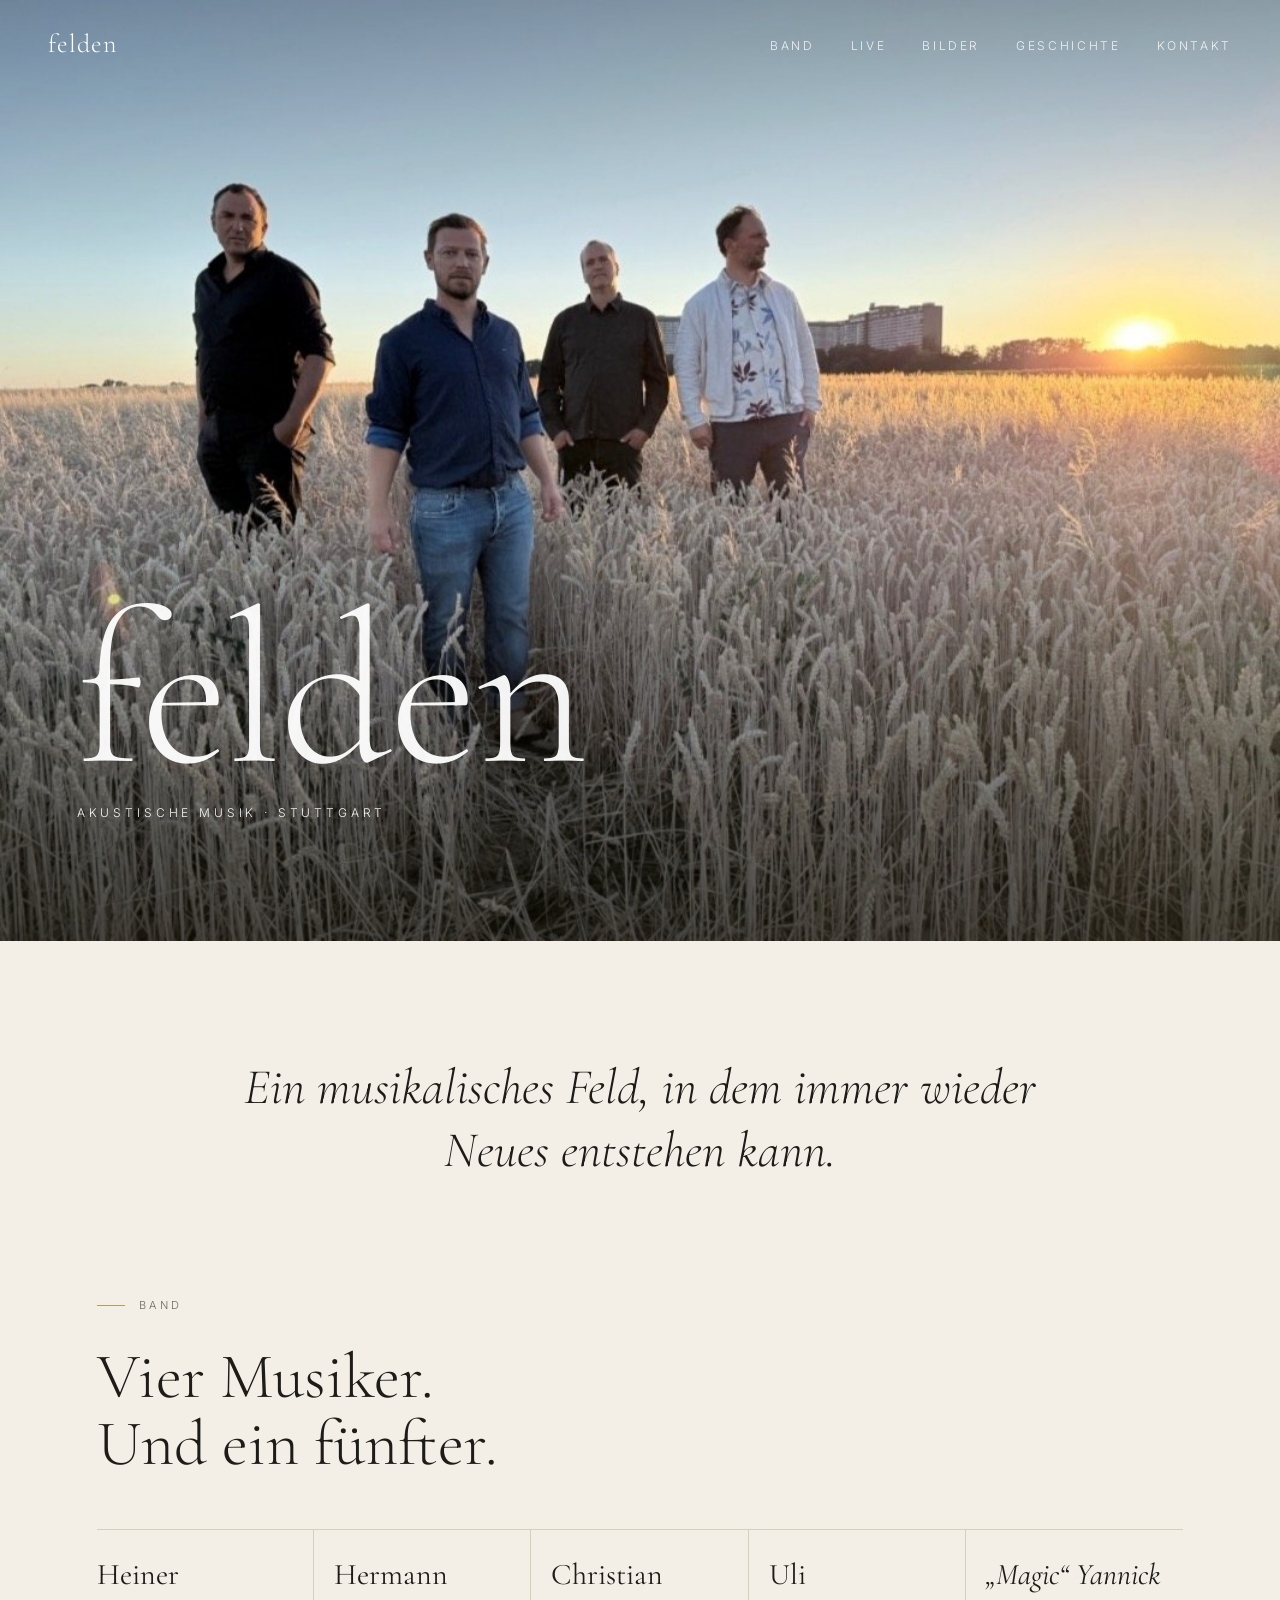
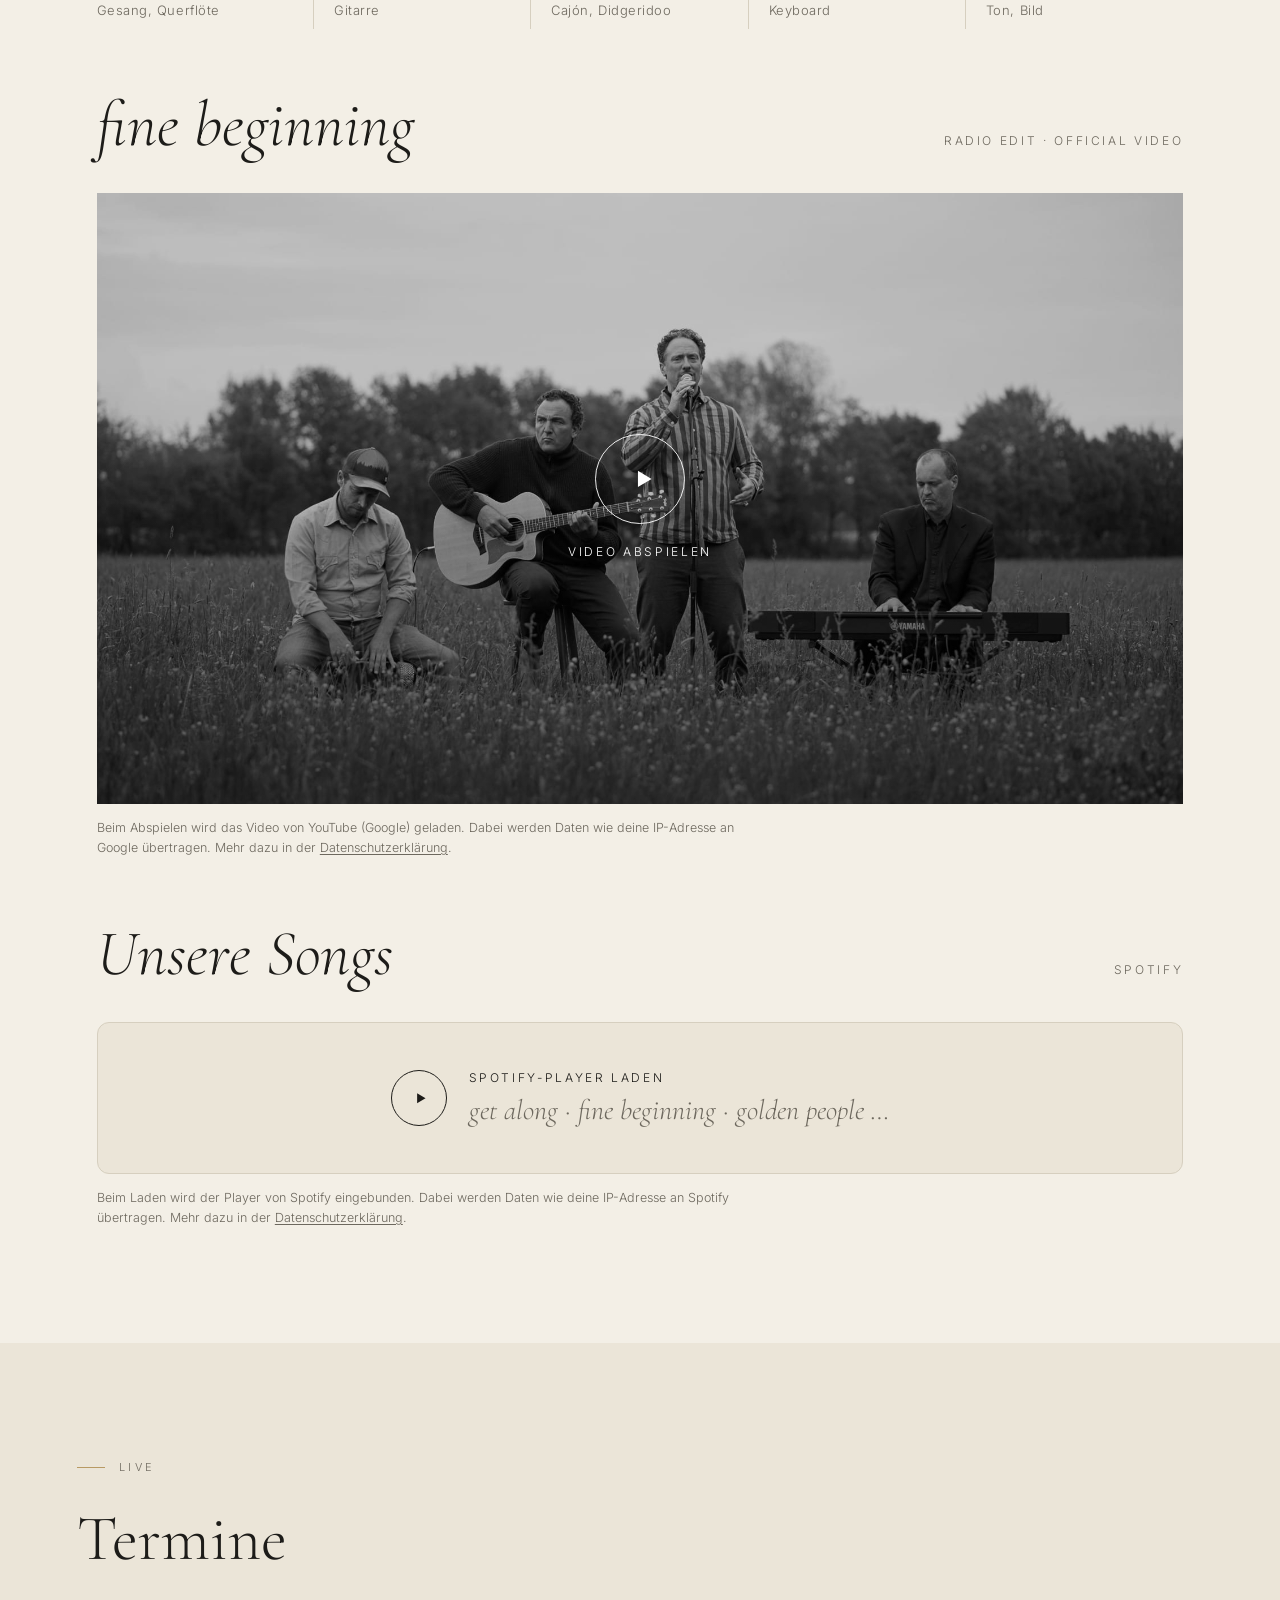
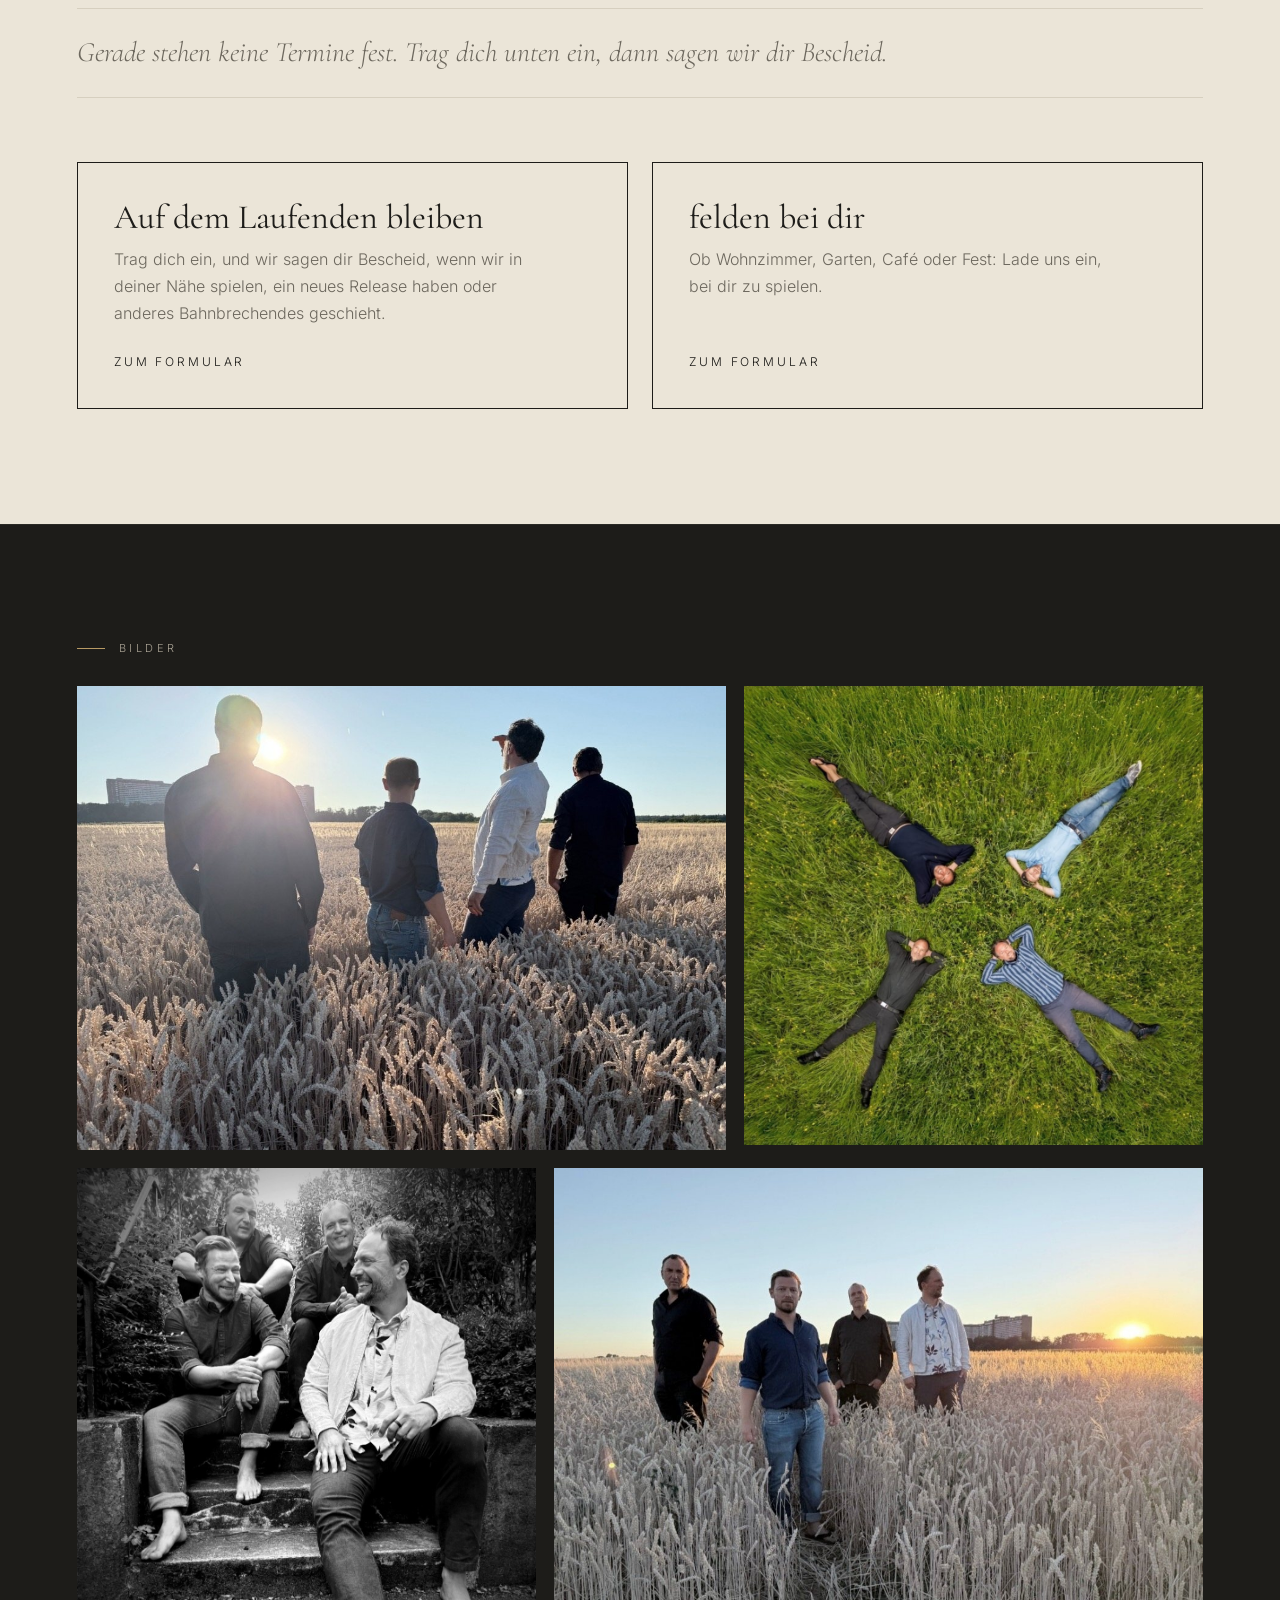
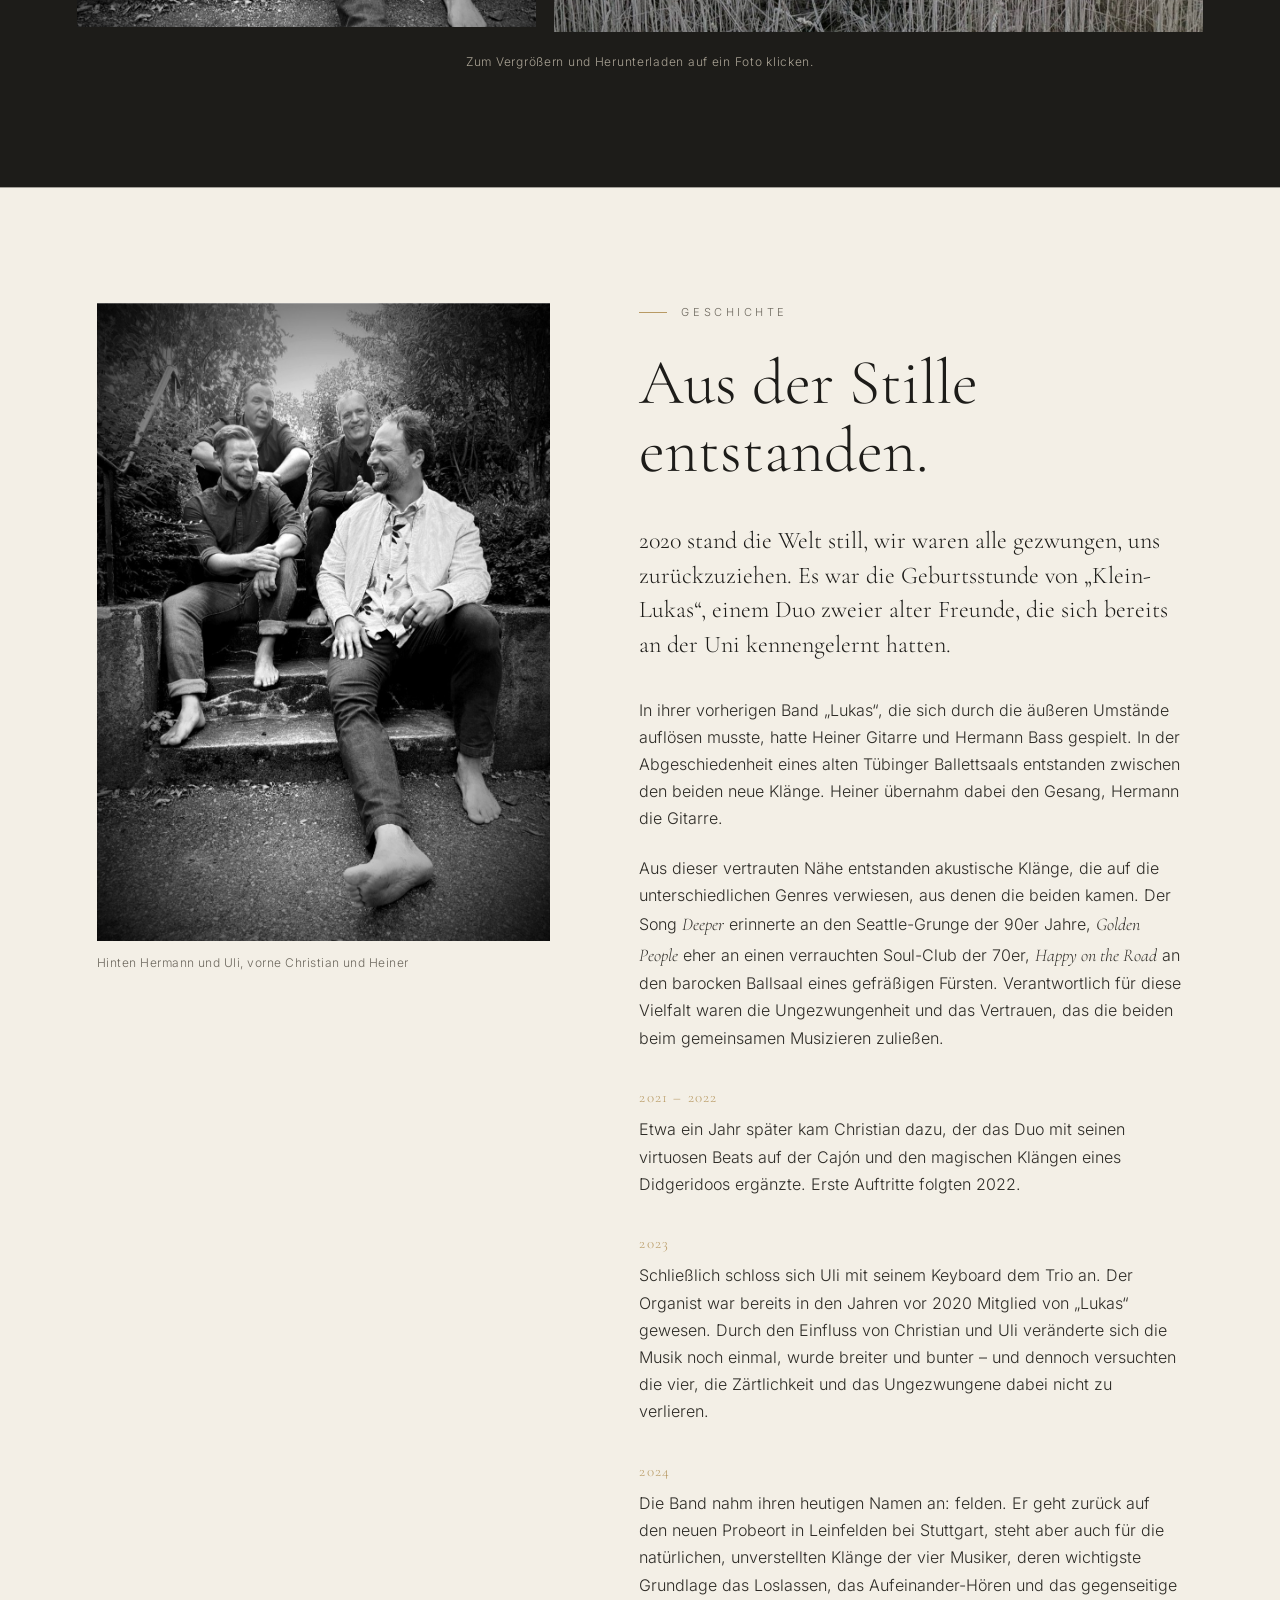
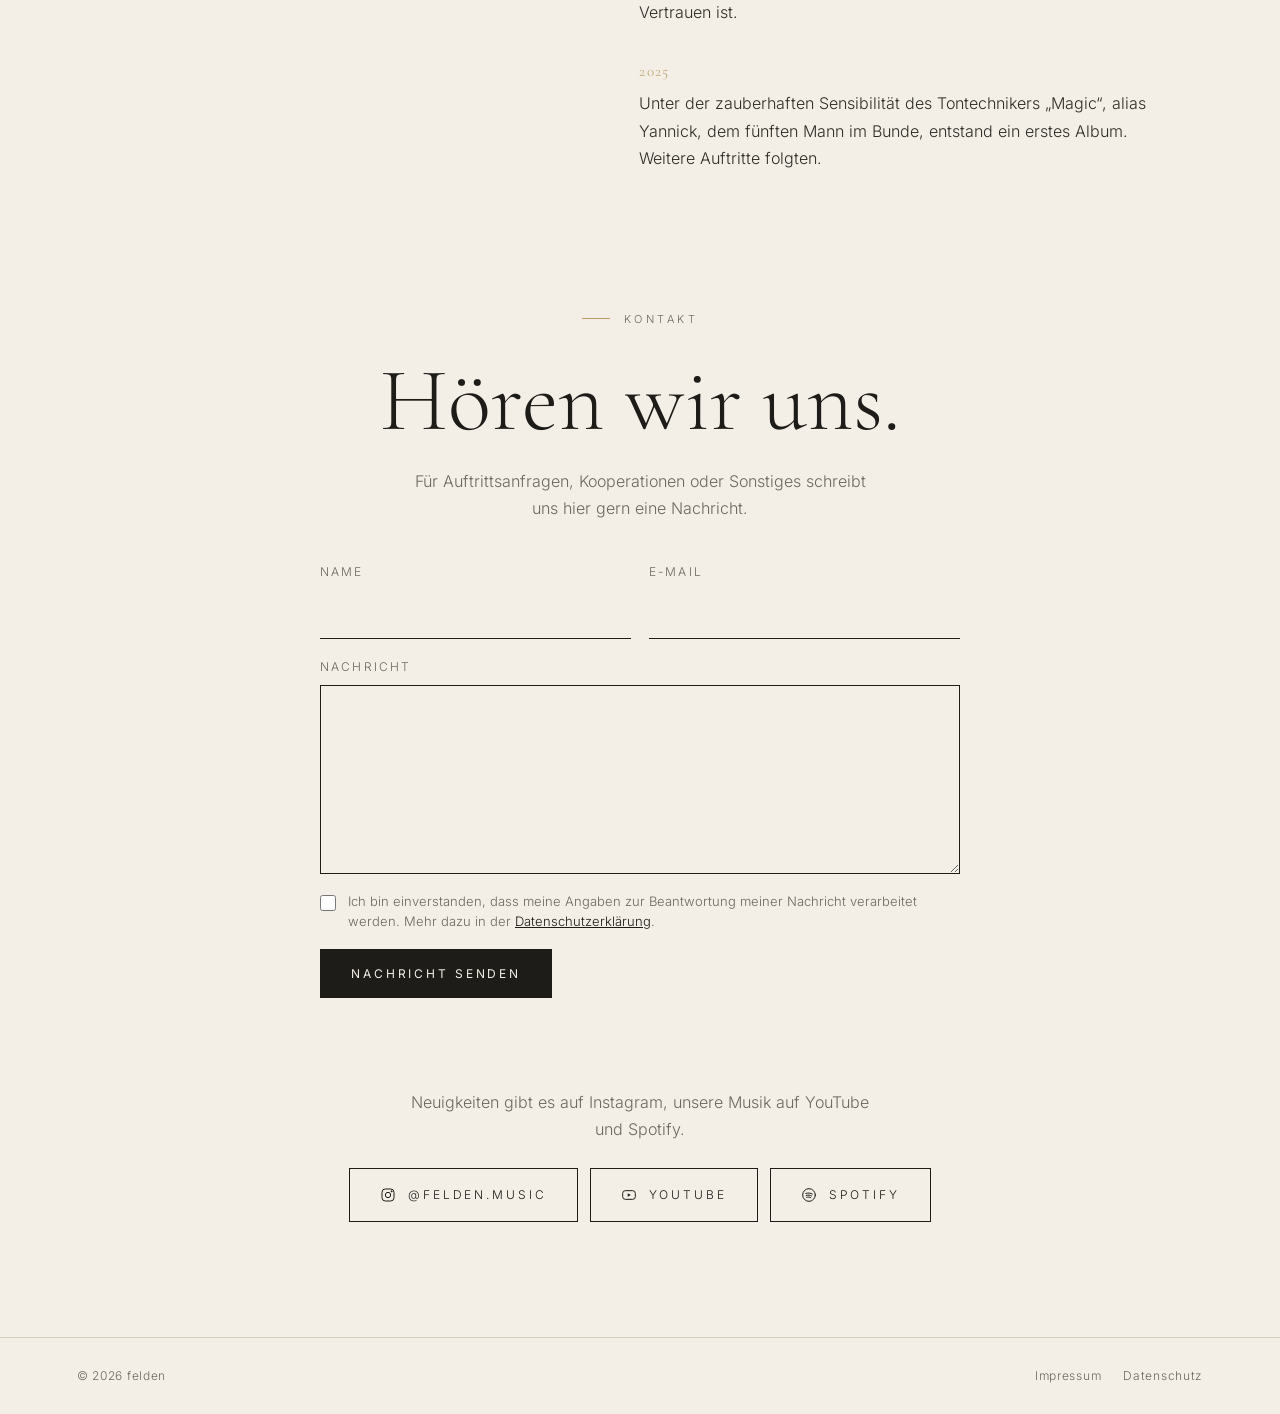
==== index.html @ 1bb23a40 "Minor updates to Datenschutz und Impressum" ====
<!doctype html>
<html lang="de">
<head>
<meta charset="utf-8">
<meta name="viewport" content="width=device-width, initial-scale=1">
<title>felden</title>
<meta name="description" content="felden – akustische Musik aus Stuttgart. Heiner, Hermann, Christian und Uli.">
<meta property="og:title" content="felden">
<meta property="og:description" content="Ein musikalisches Feld, in dem immer wieder Neues entstehen kann.">
<meta property="og:image" content="images/feld-abend.jpg">
<link rel="stylesheet" href="fonts/fonts.css">
<style>
  :root{
    --bg:#f3efe6;
    --paper:#ebe5d8;
    --ink:#1d1c19;
    --soft:#6d685e;
    --line:#d6cfbf;
    --wheat:#b89a64;
    --serif:"Cormorant Garamond", Georgia, serif;
    --sans:"Inter", system-ui, -apple-system, sans-serif;
  }
  *{box-sizing:border-box;margin:0;padding:0}
  html{scroll-behavior:smooth}
  body{background:var(--bg);color:var(--ink);font-family:var(--sans);font-weight:300;font-size:16px;line-height:1.7;-webkit-font-smoothing:antialiased}
  img{display:block;max-width:100%}
  a{color:inherit}

  /* Navigation */
  #nav{position:fixed;inset:0 0 auto 0;z-index:10;display:flex;justify-content:space-between;align-items:center;padding:22px clamp(16px,4vw,48px);transition:background .5s,color .5s,padding .5s;color:#fff}
  #nav.solid{background:rgba(243,239,230,.92);backdrop-filter:blur(8px);-webkit-backdrop-filter:blur(8px);color:var(--ink);padding-top:14px;padding-bottom:14px}
  #nav .logo{font-family:var(--serif);font-size:26px;letter-spacing:.04em;text-decoration:none}
  #nav ul{list-style:none;display:flex;gap:clamp(16px,3vw,36px)}
  #nav ul a{text-decoration:none;font-size:12px;letter-spacing:.22em;text-transform:uppercase;opacity:.85}
  #nav ul a:hover{opacity:1}

  /* Hero */
  .hero{position:sticky;top:min(0px, calc(100svh - 73.52vw));z-index:0;width:100%;aspect-ratio:1065/783;overflow:hidden;color:#fff;background:#3a3428}
  :where(.hero ~ section, .hero ~ footer){position:relative;z-index:1;background:var(--bg)}
  :where(.hero ~ section){box-shadow:0 0 0 100vmax var(--bg);clip-path:inset(0 -100vmax)}
  .gallery{box-shadow:0 0 0 100vmax var(--section-bg)!important}
  .gallery{--section-bg:var(--ink)}
  .hero img{position:absolute;inset:0;width:100%;height:100%;object-fit:cover;object-position:50% 50%;transform:scale(var(--zoom,1));transform-origin:50% 45%}
  .hero::after{content:"";position:absolute;inset:0;background:linear-gradient(180deg,rgba(0,0,0,.28) 0%,rgba(0,0,0,0) 30%,rgba(0,0,0,0) 55%,rgba(20,15,5,.55) 100%)}
  .hero .title{position:absolute;z-index:2;left:clamp(16px,6vw,80px);bottom:calc(max(0px, 100% - 100svh) + clamp(18px,6vw,96px))}
  .hero h1{font-family:var(--serif);font-weight:300;font-size:clamp(56px,17vw,220px);line-height:.85;letter-spacing:-.01em;opacity:0;animation:rise 1.6s .3s ease-out forwards}
  .hero p{margin-top:clamp(8px,1.4vw,18px);font-size:12px;letter-spacing:.32em;text-transform:uppercase;opacity:0;animation:rise 1.6s .9s ease-out forwards}
  @keyframes rise{from{opacity:0;transform:translateY(14px)}to{opacity:.95;transform:none}}

  :root{--space:clamp(64px,9vw,120px)}
  section{padding:var(--space) clamp(16px,6vw,80px)}
  .label{font-size:11px;letter-spacing:.32em;text-transform:uppercase;color:var(--soft);margin-bottom:28px;display:flex;align-items:center;gap:14px}
  .label::before{content:"";width:28px;height:1px;background:var(--wheat)}

  /* Intro quote */
  .intro{max-width:980px;margin:0 auto;text-align:center;padding-bottom:0}
  .intro blockquote{font-family:var(--serif);font-style:italic;font-weight:300;font-size:clamp(28px,4.2vw,50px);line-height:1.25}
  .intro .label{justify-content:center}
  .intro .label::after{content:"";width:28px;height:1px;background:var(--wheat)}

  /* Bio */
  .bio{display:grid;grid-template-columns:minmax(0,5fr) minmax(0,6fr);gap:clamp(40px,7vw,110px);max-width:1240px;margin:0 auto}
  .bio figure{position:sticky;top:96px;align-self:start}
  .bio figure img{width:100%;aspect-ratio:1023/1440;object-fit:cover}
  .bio figcaption{font-size:12px;color:var(--soft);margin-top:12px;letter-spacing:.04em}
  .bio h2{font-family:var(--serif);font-weight:300;font-size:clamp(40px,5vw,64px);line-height:1.05;margin-bottom:40px}
  .bio p{margin-bottom:1.4em;max-width:60ch;color:#2e2c27}
  .bio p.lead{font-family:var(--serif);font-size:24px;line-height:1.45;color:var(--ink)}
  .year{font-family:var(--serif);font-size:15px;color:var(--wheat);letter-spacing:.08em;display:block;margin-top:2.2em;margin-bottom:.4em}
  em.song{font-style:italic;font-family:var(--serif);font-size:1.12em}

  /* Wide image */
  .wide{padding:0}
  .wide img{width:100%;height:clamp(320px,72vh,820px);object-fit:cover;object-position:50% 45%}

  /* Band */
  .band{max-width:1240px;margin:0 auto}
  .band h2{font-family:var(--serif);font-weight:300;font-size:clamp(40px,5vw,64px);line-height:1.05;margin-bottom:clamp(32px,4vw,56px)}
  .members{display:grid;grid-template-columns:repeat(5,1fr);border-top:1px solid var(--line)}
  .member{padding:28px 20px 8px 0;border-right:1px solid var(--line)}
  .member + .member{padding-left:20px}
  .member:last-child{border-right:0}
  .member h3{font-family:var(--serif);font-weight:400;font-size:30px;line-height:1.1;margin-bottom:8px}
  .member p{font-size:13px;color:var(--soft);letter-spacing:.04em}
  .member.extra h3{font-style:italic}

  /* Gallery */
  .gallery{background:var(--ink);color:var(--bg)}
  .gallery .label{color:#a9a294}
  .grid{display:grid;grid-template-columns:repeat(12,1fr);gap:clamp(8px,1.4vw,18px);max-width:1400px;margin:0 auto}
  .grid img{width:100%;height:100%;object-fit:cover;filter:saturate(.92);transition:transform .8s cubic-bezier(.2,.7,.2,1)}
  .shot{display:block;padding:0;border:0;background:none;overflow:hidden;cursor:zoom-in;min-width:0}
  .shot:hover img{transform:scale(1.03)}
  .shot:focus-visible{outline:2px solid var(--wheat);outline-offset:4px}
  .gal-note{font-size:12px;letter-spacing:.06em;color:#a9a294;margin-top:20px;text-align:center}
  .g1{grid-column:1/8;aspect-ratio:7/5}
  .g2{grid-column:8/13;aspect-ratio:1/1}
  .g3{grid-column:1/6;aspect-ratio:1/1}
  @media (max-width:900px){.grid .shot{aspect-ratio:4/3}}
  .g4{grid-column:6/13;aspect-ratio:7/5}
  .gallery-inner{max-width:1400px;margin:0 auto}

  /* Contact */
  .contact{text-align:center;padding-top:0}
  .contact h2{font-family:var(--serif);font-weight:300;font-size:clamp(44px,7vw,96px);line-height:1}
  .contact p{color:var(--soft);margin:22px auto 40px;max-width:46ch}
  .btn{display:inline-flex;align-items:center;gap:12px;text-decoration:none;font-size:12px;letter-spacing:.24em;text-transform:uppercase;padding:16px 30px;border:1px solid var(--ink);transition:background .3s,color .3s}
  .btn:hover{background:var(--ink);color:var(--bg)}
  .contact .links{display:flex;justify-content:center;flex-wrap:wrap;gap:12px}
  .btn{gap:12px}
  .btn svg{width:16px;height:16px}

  footer{display:flex;justify-content:space-between;flex-wrap:wrap;gap:12px;padding:28px clamp(16px,6vw,80px);border-top:1px solid var(--line);font-size:12px;color:var(--soft);letter-spacing:.06em}
  footer a{text-decoration:none}

  /* Reveal */
  .reveal{opacity:0;transform:translateY(24px);transition:opacity 1.2s ease,transform 1.2s ease}
  .reveal.in{opacity:1;transform:none}
  @media (prefers-reduced-motion:reduce){
    .reveal{opacity:1;transform:none;transition:none}
    .hero h1,.hero p{animation:none;opacity:1;transform:none}
  }

  @media (max-width:900px){
    .bio{grid-template-columns:1fr}
    .bio figure{position:static;max-width:520px}
    .members{grid-template-columns:1fr 1fr}
    .member,.member + .member{padding:24px 16px 16px 0;border-right:0;border-bottom:1px solid var(--line)}
    .member:nth-child(even){padding-left:16px;border-left:1px solid var(--line)}
    .member.extra{grid-column:1/-1;text-align:center;padding:24px 0 16px!important}
    .g1,.g2,.g3,.g4{grid-column:1/-1}
  }
  @media (max-width:380px){
    #nav ul{gap:10px!important}
    #nav ul a{letter-spacing:.12em;font-size:11px}
  }
  @media (max-width:560px){
    .hero p{font-size:10px;letter-spacing:.2em}
    #nav ul{gap:14px}
    #nav ul li.hide-s{display:none}
    .bio p.lead{font-size:21px}
  }

  /* YouTube – Zwei-Klick-Lösung (DSGVO) */
  .yt{aspect-ratio:16/9;background:#000}
  .yt img{width:100%;height:100%;object-fit:cover;opacity:.78;transition:transform 1.2s cubic-bezier(.2,.7,.2,1),opacity .6s}
  .yt:hover img{transform:scale(1.03);opacity:.65}
  .yt-btn{position:absolute;inset:0;display:flex;flex-direction:column;align-items:center;justify-content:center;gap:18px;background:linear-gradient(180deg,rgba(0,0,0,0) 40%,rgba(0,0,0,.4));border:0;color:#fff;cursor:pointer;font:inherit}
  .yt-circle{width:clamp(64px,7vw,92px);height:clamp(64px,7vw,92px);border-radius:50%;border:1px solid rgba(255,255,255,.9);display:grid;place-items:center;transition:background .35s,color .35s,transform .35s}
  .yt-circle svg{width:34%;height:34%;margin-left:6%}
  .yt-btn:hover .yt-circle,.yt-btn:focus-visible .yt-circle{background:#fff;color:#111;transform:scale(1.06)}
  .yt-t{font-size:12px;letter-spacing:.22em;text-transform:uppercase}
  .yt iframe{position:absolute;inset:0;width:100%;height:100%;border:0}
  .yt-note{font-size:12.5px;line-height:1.6;opacity:.72;margin-top:14px;max-width:80ch}
  .yt-note a{text-decoration:underline;text-underline-offset:2px}
  .video-head{display:flex;justify-content:space-between;align-items:baseline;flex-wrap:wrap;gap:12px;margin-bottom:36px}
  .video-head span{font-size:12px;letter-spacing:.22em;text-transform:uppercase;color:var(--soft)}
  .yt-note{color:var(--soft);opacity:1}
  footer nav{display:flex;flex-wrap:wrap;gap:8px 22px}

  /* Band: Medien und Links */
  .media{margin-top:clamp(44px,5vw,72px)}
  .video-head h3{font-family:var(--serif);font-weight:300;font-style:italic;font-size:clamp(36px,5vw,64px);line-height:1}
  .embed{position:relative;overflow:hidden}
  .embed iframe{position:absolute;inset:0;width:100%;height:100%;border:0}
  .sp{height:152px;background:var(--paper);border:1px solid var(--line);border-radius:12px}
  .sp:has(iframe){border:0;background:transparent}
  .sp .yt-circle{width:56px;height:56px}
  .sp-btn{position:absolute;inset:0;display:flex;align-items:center;justify-content:center;gap:22px;padding:24px;background:none;border:0;color:var(--ink);cursor:pointer;font:inherit;text-align:left}
  .sp-btn .yt-circle{border-color:var(--ink);flex:none}
  .sp-btn:hover .yt-circle,.sp-btn:focus-visible .yt-circle{background:var(--ink);color:var(--bg);transform:scale(1.06)}
  .sp-text{display:flex;flex-direction:column;gap:6px;min-width:0}
  .sp-t{font-size:12px;letter-spacing:.22em;text-transform:uppercase}
  .sp-s{font-family:var(--serif);font-style:italic;font-size:clamp(20px,2.4vw,28px);line-height:1.2;color:var(--soft)}

  /* Live */
  .live{background:var(--paper);box-shadow:0 0 0 100vmax var(--paper)!important}
  .live-inner{max-width:1240px;margin:0 auto}
  .live h2{font-family:var(--serif);font-weight:300;font-size:clamp(40px,5vw,64px);line-height:1.05;margin-bottom:36px}
  .dates{list-style:none;border-top:1px solid var(--line)}
  .dates li{display:grid;grid-template-columns:minmax(150px,1fr) minmax(0,2fr) auto;gap:8px 24px;align-items:baseline;padding:20px 0;border-bottom:1px solid var(--line)}
  .dates .d{font-family:var(--serif);font-size:24px;font-variant-numeric:tabular-nums}
  .dates .o{font-size:16px}
  .dates .o small{display:block;color:var(--soft);font-size:13px;letter-spacing:.04em}
  .dates .t{font-size:12px;letter-spacing:.2em;text-transform:uppercase;text-decoration:none;border-bottom:1px solid currentColor;padding-bottom:2px}
  .dates li.none{display:block;font-family:var(--serif);font-style:italic;font-size:clamp(22px,2.4vw,28px);color:var(--soft)}
  .forms{display:grid;grid-template-columns:1fr 1fr;gap:clamp(12px,2vw,24px);margin-top:clamp(40px,5vw,64px)}
  .form{display:flex;flex-direction:column;gap:10px;padding:clamp(24px,3vw,36px);border:1px solid var(--ink);text-decoration:none;transition:background .3s,color .3s}
  .form b{font-family:var(--serif);font-weight:400;font-size:clamp(26px,2.8vw,34px);line-height:1.1}
  .form span{color:var(--soft);transition:color .3s;max-width:42ch}
  .form i{font-style:normal;font-size:12px;letter-spacing:.24em;text-transform:uppercase;margin-top:auto;padding-top:14px}
  .form:hover{background:var(--ink);color:var(--bg)}
  .form:hover span{color:#cfc8b8}
  @media (max-width:700px){
    .contact .links{flex-direction:column;align-items:stretch;max-width:340px;margin:0 auto}
    .contact .links .btn{justify-content:center}
    .forms{grid-template-columns:1fr}
    .dates li{grid-template-columns:1fr}
    .sp-btn{gap:16px;padding:16px}
    .sp-s{font-size:18px}
  }

  /* Lightbox */
  .lb{border:0;padding:0;margin:0;width:100vw;height:100vh;height:100dvh;max-width:none;max-height:none;background:rgba(20,18,15,.96);color:#f3efe6}
  .lb::backdrop{background:rgba(20,18,15,.96)}
  .lb[open]{display:flex;align-items:center;justify-content:center}
  .lb figure{display:flex;flex-direction:column;align-items:center;gap:16px;max-width:calc(100vw - 32px);padding:56px 0 24px}
  .lb img{max-width:min(1400px,calc(100vw - 120px));max-height:calc(100dvh - 160px);object-fit:contain}
  .lb figcaption{display:flex;flex-wrap:wrap;justify-content:center;align-items:baseline;gap:8px 24px;font-size:13px;color:#cfc8b8;text-align:center}
  .lb-dl{font-size:12px;letter-spacing:.22em;text-transform:uppercase;color:#f3efe6;text-decoration:none;border-bottom:1px solid currentColor;padding-bottom:2px}
  .lb button{position:absolute;background:none;border:0;color:#f3efe6;cursor:pointer;font:inherit}
  .lb-x{top:16px;right:clamp(16px,3vw,32px);font-size:12px;letter-spacing:.22em;text-transform:uppercase;padding:8px 0}
  .lb-prev,.lb-next{top:50%;transform:translateY(-50%);font-family:var(--serif);font-size:56px;line-height:1;padding:8px 12px;opacity:.75}
  .lb-prev{left:clamp(4px,2vw,24px)}.lb-next{right:clamp(4px,2vw,24px)}
  .lb button:hover{opacity:1}
  .lb button:focus-visible,.lb-dl:focus-visible{outline:1px solid #f3efe6;outline-offset:4px}
  @media (max-width:700px){
    .lb img{max-width:calc(100vw - 32px)}
    .lb-prev,.lb-next{top:auto;bottom:12px;transform:none;font-size:44px}
    .lb figure{padding-bottom:72px}
  }

  /* Kontaktformular */
  .cform{max-width:640px;margin:0 auto;text-align:left;display:flex;flex-direction:column;gap:18px}
  .cform .row{display:grid;grid-template-columns:1fr 1fr;gap:18px}
  .cform label{display:flex;flex-direction:column;gap:8px;font-size:12px;letter-spacing:.18em;text-transform:uppercase;color:var(--soft);min-width:0}
  .cform input[type=text],.cform input[type=email],.cform textarea{font:inherit;font-size:16px;letter-spacing:0;text-transform:none;color:var(--ink);background:transparent;border:0;border-bottom:1px solid var(--ink);padding:10px 0;border-radius:0;width:100%}
  .cform textarea{border:1px solid var(--ink);padding:12px;resize:vertical;min-height:140px}
  .cform input:focus,.cform textarea:focus{outline:none;border-color:var(--wheat)}
  .cform .consent{flex-direction:row;align-items:flex-start;gap:12px;font-size:13px;letter-spacing:0;text-transform:none;line-height:1.5}
  .cform .consent input{margin-top:3px;width:16px;height:16px;accent-color:var(--ink);flex:none}
  .cform .consent a{color:var(--ink)}
  .cform .send{align-self:flex-start;background:var(--ink);color:var(--bg);cursor:pointer;font-family:inherit}
  .cform .send:hover{background:transparent;color:var(--ink)}
  .cform .send[disabled]{opacity:.5;cursor:wait}
  .cf-status{font-size:14px;color:var(--ink);margin:0!important;min-height:1.2em}
  .hp{position:absolute;left:-9999px;width:1px;height:1px;opacity:0}
  .contact p.more{margin:56px auto 24px}
  @media (max-width:700px){.cform .row{grid-template-columns:1fr}.cform .send{align-self:stretch;justify-content:center}}
</style>
</head>
<body>

<nav id="nav">
  <a class="logo" href="#top">felden</a>
  <ul>
    <li><a href="#band">Band</a></li>
    <li><a href="#live">Live</a></li>
    <li class="hide-s"><a href="#bilder">Bilder</a></li>
    <li class="hide-s"><a href="#geschichte">Geschichte</a></li>
    <li><a href="#kontakt">Kontakt</a></li>
  </ul>
</nav>

<header class="hero" id="top">
  <img src="images/feld-abend.jpg" alt="Die vier Musiker von felden stehen bei Sonnenuntergang in einem Weizenfeld">
  <div class="title">
    <h1>felden</h1>
    <p>Akustische Musik · Stuttgart</p>
  </div>
</header>

<section class="intro">
  <blockquote class="reveal">Ein musikalisches Feld, in dem immer wieder Neues entstehen kann.</blockquote>
</section>

<section class="band" id="band">
  <div class="label reveal">Band</div>
  <h2 class="reveal">Vier Musiker.<br>Und ein fünfter.</h2>
  <div class="members">
    <div class="member reveal"><h3>Heiner</h3><p>Gesang, Querflöte</p></div>
    <div class="member reveal"><h3>Hermann</h3><p>Gitarre</p></div>
    <div class="member reveal"><h3>Christian</h3><p>Cajón, Didgeridoo</p></div>
    <div class="member reveal"><h3>Uli</h3><p>Keyboard</p></div>
    <div class="member extra reveal"><h3>„Magic“ Yannick</h3><p>Ton, Bild</p></div>
  </div>

  <div class="media" id="video">
    <div class="video-head reveal"><h3>fine beginning</h3><span>Radio Edit · Official Video</span></div>
    <div class="reveal">
      <div class="embed yt" data-src="https://www.youtube-nocookie.com/embed/N66QxHXJvBc?autoplay=1&amp;rel=0&amp;modestbranding=1" data-title="felden – fine beginning (Radio Edit) [Official Video]">
        <img src="images/wiese-live.jpg" alt="Vorschaubild: felden spielen auf einer Wiese" loading="lazy">
        <button class="yt-btn" type="button" aria-label="Video von YouTube laden und abspielen">
          <span class="yt-circle"><svg viewBox="0 0 24 24" aria-hidden="true"><path d="M8 5.5v13l11-6.5z" fill="currentColor"/></svg></span>
          <span class="yt-t">Video abspielen</span>
        </button>
      </div>
      <p class="yt-note">Beim Abspielen wird das Video von YouTube (Google) geladen. Dabei werden Daten wie deine IP-Adresse an Google übertragen. Mehr dazu in der <a href="datenschutz.html">Datenschutzerklärung</a>.</p>
    </div>
  </div>

  <div class="media" id="musik">
    <div class="video-head reveal"><h3>Unsere Songs</h3><span>Spotify</span></div>
    <div class="reveal">
      <div class="embed sp" data-src="https://open.spotify.com/embed/artist/2TYIWhqs4LQytH0IXlrEBR?utm_source=generator" data-title="felden auf Spotify">
        <button class="sp-btn" type="button" aria-label="Spotify-Player laden">
          <span class="yt-circle"><svg viewBox="0 0 24 24" aria-hidden="true"><path d="M8 5.5v13l11-6.5z" fill="currentColor"/></svg></span>
          <span class="sp-text"><span class="sp-t">Spotify-Player laden</span><span class="sp-s">get along · fine beginning · golden people …</span></span>
        </button>
      </div>
      <p class="yt-note">Beim Laden wird der Player von Spotify eingebunden. Dabei werden Daten wie deine IP-Adresse an Spotify übertragen. Mehr dazu in der <a href="datenschutz.html">Datenschutzerklärung</a>.</p>
    </div>
  </div>

</section>

<section class="live" id="live">
  <div class="live-inner">
    <div class="label reveal">Live</div>
    <h2 class="reveal">Termine</h2>
    <ol class="dates reveal" id="dates"></ol>
    <div class="forms">
      <a class="form reveal" href="https://docs.google.com/forms/d/1BTCyAbS2h6UofyMsu4oVJir3snmPD3QviyiL-ULL1F0/viewform" target="_blank" rel="noopener">
        <b>Auf dem Laufenden bleiben</b>
        <span>Trag dich ein, und wir sagen dir Bescheid, wenn wir in deiner Nähe spielen, ein neues Release haben oder anderes Bahnbrechendes geschieht.</span>
        <i>Zum Formular</i>
      </a>
      <a class="form reveal" href="https://docs.google.com/forms/d/1rPqxkHI02L1N_CnLlnGkn_ol8EEHxyUcSgoXYgsOLfY/viewform" target="_blank" rel="noopener">
        <b>felden bei dir</b>
        <span>Ob Wohnzimmer, Garten, Café oder Fest: Lade uns ein, bei dir zu spielen.</span>
        <i>Zum Formular</i>
      </a>
    </div>
  </div>
</section>

<section class="gallery" id="bilder">
  <div class="gallery-inner">
    <div class="label reveal">Bilder</div>
    <div class="grid">
      <button class="shot g1 reveal" type="button" data-full="images/download/felden-weizenfeld-weite.jpg" aria-label="Foto vergrößern: Die Band von hinten im Weizenfeld, Blick in die Abendsonne"><img src="images/feld-weite.jpg" alt="Die Band von hinten im Weizenfeld, Blick in die Abendsonne" loading="lazy"></button>
      <button class="shot g2 reveal" type="button" data-full="images/download/felden-wiese-von-oben.jpg" aria-label="Foto vergrößern: Die vier Musiker liegen sternförmig im Gras, von oben fotografiert"><img src="images/wiese-oben.jpg" alt="Die vier Musiker liegen sternförmig im Gras, von oben fotografiert" loading="lazy"></button>
      <button class="shot g3 reveal" type="button" data-full="images/download/felden-treppe.jpg" aria-label="Foto vergrößern: Die Band barfuß auf einer Steintreppe"><img src="images/treppe.jpg" alt="Die Band barfuß auf einer Steintreppe" loading="lazy" style="object-position:50% 30%"></button>
      <button class="shot g4 reveal" type="button" data-full="images/download/felden-weizenfeld-abend.jpg" aria-label="Foto vergrößern: Die Band im Weizenfeld bei Sonnenuntergang"><img src="images/feld-abend.jpg" alt="Die Band im Weizenfeld bei Sonnenuntergang" loading="lazy"></button>
    </div>
    <p class="gal-note reveal">Zum Vergrößern und Herunterladen auf ein Foto klicken.</p>
  </div>
</section>

<section class="bio" id="geschichte">
  <figure class="reveal">
    <img src="images/treppe.jpg" alt="Die Band sitzt barfuß lachend auf einer alten Steintreppe" loading="lazy">
    <figcaption>Hinten Hermann und Uli, vorne Christian und Heiner</figcaption>
  </figure>
  <div>
    <div class="label reveal">Geschichte</div>
    <h2 class="reveal">Aus der Stille entstanden.</h2>

    <p class="lead reveal">2020 stand die Welt still, wir waren alle gezwungen, uns zurückzuziehen. Es war die Geburtsstunde von „Klein-Lukas“, einem Duo zweier alter Freunde, die sich bereits an der Uni kennengelernt hatten.</p>

    <p class="reveal">In ihrer vorherigen Band „Lukas“, die sich durch die äußeren Umstände auflösen musste, hatte Heiner Gitarre und Hermann Bass gespielt. In der Abgeschiedenheit eines alten Tübinger Ballettsaals entstanden zwischen den beiden neue Klänge. Heiner übernahm dabei den Gesang, Hermann die Gitarre.</p>

    <p class="reveal">Aus dieser vertrauten Nähe entstanden akustische Klänge, die auf die unterschiedlichen Genres verwiesen, aus denen die beiden kamen. Der Song <em class="song">Deeper</em> erinnerte an den Seattle-Grunge der 90er Jahre, <em class="song">Golden People</em> eher an einen verrauchten Soul-Club der 70er, <em class="song">Happy on the Road</em> an den barocken Ballsaal eines gefräßigen Fürsten. Verantwortlich für diese Vielfalt waren die Ungezwungenheit und das Vertrauen, das die beiden beim gemeinsamen Musizieren zuließen.</p>

    <span class="year reveal">2021 – 2022</span>
    <p class="reveal">Etwa ein Jahr später kam Christian dazu, der das Duo mit seinen virtuosen Beats auf der Cajón und den magischen Klängen eines Didgeridoos ergänzte. Erste Auftritte folgten 2022.</p>

    <span class="year reveal">2023</span>
    <p class="reveal">Schließlich schloss sich Uli mit seinem Keyboard dem Trio an. Der Organist war bereits in den Jahren vor 2020 Mitglied von „Lukas“ gewesen. Durch den Einfluss von Christian und Uli veränderte sich die Musik noch einmal, wurde breiter und bunter – und dennoch versuchten die vier, die Zärtlichkeit und das Ungezwungene dabei nicht zu verlieren.</p>

    <span class="year reveal">2024</span>
    <p class="reveal">Die Band nahm ihren heutigen Namen an: felden. Er geht zurück auf den neuen Probeort in Leinfelden bei Stuttgart, steht aber auch für die natürlichen, unverstellten Klänge der vier Musiker, deren wichtigste Grundlage das Loslassen, das Aufeinander-Hören und das gegenseitige Vertrauen ist.</p>

    <span class="year reveal">2025</span>
    <p class="reveal">Unter der zauberhaften Sensibilität des Tontechnikers „Magic“, alias Yannick, dem fünften Mann im Bunde, entstand ein erstes Album. Weitere Auftritte folgten.</p>
  </div>
</section>

<section class="contact" id="kontakt">
  <div class="label reveal" style="justify-content:center">Kontakt</div>
  <h2 class="reveal">Hören wir uns.</h2>
  <p class="reveal">Für Auftrittsanfragen, Kooperationen oder Sonstiges schreibt uns hier gern eine Nachricht.</p>
  <form class="cform reveal" id="cform" novalidate>
    <input type="hidden" name="access_key" value="WEB3FORMS-SCHLUESSEL-HIER-EINTRAGEN">
    <input type="hidden" name="subject" value="Neue Nachricht über felden-Website">
    <input type="hidden" name="from_name" value="felden Website">
    <input type="checkbox" name="botcheck" class="hp" tabindex="-1" autocomplete="off" aria-hidden="true">
    <div class="row">
      <label for="cf-name">Name<input id="cf-name" name="name" type="text" autocomplete="name" required></label>
      <label for="cf-mail">E-Mail<input id="cf-mail" name="email" type="email" autocomplete="email" required></label>
    </div>
    <label for="cf-msg">Nachricht<textarea id="cf-msg" name="message" rows="6" required></textarea></label>
    <label class="consent" for="cf-ok"><input id="cf-ok" name="einwilligung" type="checkbox" value="ja" required> <span>Ich bin einverstanden, dass meine Angaben zur Beantwortung meiner Nachricht verarbeitet werden. Mehr dazu in der <a href="datenschutz.html">Datenschutzerklärung</a>.</span></label>
    <button class="btn send" type="submit">Nachricht senden</button>
    <p class="cf-status" id="cf-status" role="status" aria-live="polite"></p>
  </form>
  <p class="reveal more">Neuigkeiten gibt es auf Instagram, unsere Musik auf YouTube und Spotify.</p>
  <div class="links reveal">
    <a class="btn" href="https://www.instagram.com/felden.music" target="_blank" rel="noopener"><svg viewBox="0 0 24 24" fill="none" stroke="currentColor" stroke-width="1.5" aria-hidden="true"><rect x="3" y="3" width="18" height="18" rx="5"/><circle cx="12" cy="12" r="4"/><circle cx="17.5" cy="6.5" r=".8" fill="currentColor"/></svg> @felden.music</a>
    <a class="btn" href="https://www.youtube.com/@feldengreatmusic" target="_blank" rel="noopener"><svg viewBox="0 0 24 24" fill="none" stroke="currentColor" stroke-width="1.5" aria-hidden="true"><rect x="2.5" y="5.5" width="19" height="13" rx="4"/><path d="M10 9.2v5.6l4.8-2.8z" fill="currentColor" stroke="none"/></svg> YouTube</a>
    <a class="btn" href="https://open.spotify.com/artist/2TYIWhqs4LQytH0IXlrEBR" target="_blank" rel="noopener"><svg viewBox="0 0 24 24" fill="none" stroke="currentColor" stroke-width="1.5" stroke-linecap="round" aria-hidden="true"><circle cx="12" cy="12" r="9.5"/><path d="M7.2 9.6c3.4-1 6.9-.7 9.8.9M7.8 12.6c2.8-.8 5.6-.5 8 .8M8.4 15.4c2.2-.6 4.3-.4 6.2.6"/></svg> Spotify</a>
  </div>
</section>


<dialog class="lb" id="lb" aria-label="Foto">
  <figure>
    <img id="lb-img" alt="">
    <figcaption>
      <span id="lb-cap"></span>
      <a id="lb-dl" class="lb-dl" href="#" download>Foto herunterladen</a>
    </figcaption>
  </figure>
  <button class="lb-x" type="button" aria-label="Schließen">Schließen</button>
  <button class="lb-prev" type="button" aria-label="Vorheriges Foto">‹</button>
  <button class="lb-next" type="button" aria-label="Nächstes Foto">›</button>
</dialog>

<footer>
  <span>© <span id="y">2026</span> felden</span>
  <nav><a href="impressum.html">Impressum</a><a href="datenschutz.html">Datenschutz</a></nav>
</footer>

<script src="termine.js"></script>
<script>
  document.getElementById('y').textContent = new Date().getFullYear();
  const nav = document.getElementById('nav');
  const onScroll = () => nav.classList.toggle('solid', window.scrollY > document.querySelector('.hero').offsetHeight - 70);
  onScroll(); window.addEventListener('scroll', onScroll, {passive:true});

  /* Startbild ausblenden, solange es vollständig von der Seite verdeckt ist.
     Verhindert, dass es beim schnellen Scrollen auf dem Handy durchblitzt. */
  const heroEl = document.querySelector('.hero');
  const hideHero = () => { heroEl.style.visibility = window.scrollY > heroEl.offsetHeight + 40 ? 'hidden' : ''; };
  hideHero(); window.addEventListener('scroll', hideHero, {passive:true}); window.addEventListener('resize', hideHero);

  /* Herobild bleibt stehen und zoomt beim Scrollen minimal heran */
  const hero = document.querySelector('.hero');
  const heroImg = hero.querySelector('img');
  if (!matchMedia('(prefers-reduced-motion: reduce)').matches) {
    let ticking = false;
    const zoom = () => {
      ticking = false;
      const t = Math.min(Math.max(scrollY / hero.offsetHeight, 0), 1);
      heroImg.style.setProperty('--zoom', (1 + t * 0.08).toFixed(4));
    };
    addEventListener('scroll', () => { if (!ticking) { ticking = true; requestAnimationFrame(zoom); } }, {passive:true});
    zoom();
  }
  const io = new IntersectionObserver(es => es.forEach(e => {
    if (e.isIntersecting) { e.target.classList.add('in'); io.unobserve(e.target); }
  }), {threshold:.12, rootMargin:'0px 0px -40px 0px'});
  document.querySelectorAll('.reveal').forEach(el => io.observe(el));

  /* YouTube und Spotify erst nach Klick laden (DSGVO) */
  document.querySelectorAll('.embed').forEach(el => el.querySelector('button').addEventListener('click', () => {
    const f = document.createElement('iframe');
    f.src = el.dataset.src;
    f.title = el.dataset.title;
    f.allow = 'autoplay; clipboard-write; encrypted-media; picture-in-picture; fullscreen';
    f.allowFullscreen = true;
    f.loading = 'lazy';
    f.referrerPolicy = 'strict-origin-when-cross-origin';
    el.replaceChildren(f);
  }));


  /* Lightbox: Fotos vergrößern und herunterladen */
  (function(){
    const lb = document.getElementById('lb'), img = document.getElementById('lb-img');
    const cap = document.getElementById('lb-cap'), dl = document.getElementById('lb-dl');
    const shots = [...document.querySelectorAll('.shot')];
    let i = 0;
    const show = n => {
      i = (n + shots.length) % shots.length;
      const s = shots[i], t = s.querySelector('img');
      img.src = s.dataset.full; img.alt = t.alt; cap.textContent = t.alt;
      dl.href = s.dataset.full; dl.setAttribute('download', s.dataset.full.split('/').pop());
    };
    shots.forEach((s, n) => s.addEventListener('click', () => { show(n); lb.showModal(); }));
    lb.querySelector('.lb-x').addEventListener('click', () => lb.close());
    lb.querySelector('.lb-prev').addEventListener('click', () => show(i - 1));
    lb.querySelector('.lb-next').addEventListener('click', () => show(i + 1));
    lb.addEventListener('click', e => { if (e.target === lb) lb.close(); });
    lb.addEventListener('keydown', e => { if (e.key === 'ArrowLeft') show(i - 1); if (e.key === 'ArrowRight') show(i + 1); });
    let x0 = null;
    lb.addEventListener('touchstart', e => { x0 = e.touches[0].clientX; }, {passive:true});
    lb.addEventListener('touchend', e => { if (x0 === null) return; const dx = e.changedTouches[0].clientX - x0; if (Math.abs(dx) > 50) show(i + (dx < 0 ? 1 : -1)); x0 = null; });
  })();

  /* Kontaktformular über Web3Forms */
  (function(){
    const f = document.getElementById('cform'), st = document.getElementById('cf-status'), btn = f.querySelector('.send');
    f.addEventListener('submit', async e => {
      e.preventDefault();
      if (!f.checkValidity()) { st.textContent = 'Bitte fülle Name, E-Mail und Nachricht aus und bestätige die Einwilligung.'; f.reportValidity(); return; }
      if (f.access_key.value.includes('HIER-EINTRAGEN')) { st.textContent = 'Das Formular ist noch nicht freigeschaltet. Schreib uns bis dahin gern auf Instagram.'; return; }
      btn.disabled = true; st.textContent = 'Wird gesendet …';
      try {
        const r = await fetch('https://api.web3forms.com/submit', {method:'POST', headers:{'Accept':'application/json'}, body:new FormData(f)});
        const j = await r.json();
        if (j.success) { f.reset(); st.textContent = 'Danke! Deine Nachricht ist bei uns angekommen.'; }
        else throw new Error(j.message);
      } catch (err) {
        st.textContent = 'Das hat leider nicht geklappt. Bitte versuch es später noch einmal oder schreib uns auf Instagram.';
      } finally { btn.disabled = false; }
    });
  })();

  /* Termine aus termine.js anzeigen */
  (function(){
    const list = document.getElementById('dates');
    const today = new Date(); today.setHours(0,0,0,0);
    const items = (window.FELDEN_TERMINE || [])
      .map(t => ({...t, when: new Date(t.datum + 'T00:00:00')}))
      .filter(t => !isNaN(t.when) && t.when >= today)
      .sort((a, b) => a.when - b.when);
    if (!items.length) {
      const li = document.createElement('li'); li.className = 'none';
      li.textContent = 'Gerade stehen keine Termine fest. Trag dich unten ein, dann sagen wir dir Bescheid.';
      list.appendChild(li); return;
    }
    const fmt = new Intl.DateTimeFormat('de-DE', {weekday:'short', day:'numeric', month:'short', year:'numeric'});
    items.forEach(t => {
      const li = document.createElement('li');
      const d = document.createElement('span'); d.className = 'd';
      d.textContent = fmt.format(t.when) + (t.uhrzeit ? ', ' + t.uhrzeit + ' Uhr' : '');
      const o = document.createElement('span'); o.className = 'o'; o.textContent = t.ort || '';
      if (t.stadt) { const s = document.createElement('small'); s.textContent = t.stadt; o.appendChild(s); }
      li.append(d, o);
      if (t.link) { const a = document.createElement('a'); a.className = 't'; a.href = t.link; a.target = '_blank'; a.rel = 'noopener'; a.textContent = 'Infos'; li.appendChild(a); }
      list.appendChild(li);
    });
  })();
</script>
</body>
</html>
---- fonts/fonts.css ----
/* Lokal gehostete Schriften (SIL Open Font License) – keine Verbindung zu Google */
@font-face{font-family:'Cormorant Garamond';font-style:normal;font-weight:300;font-display:swap;src:url(cormorant-garamond-latin-300-normal.woff2) format('woff2');unicode-range:U+0000-00FF, U+0131, U+0152-0153, U+02BB-02BC, U+02C6, U+02DA, U+02DC, U+0304, U+0308, U+0329, U+2000-206F, U+20AC, U+2122, U+2191, U+2193, U+2212, U+2215, U+FEFF, U+FFFD}
@font-face{font-family:'Cormorant Garamond';font-style:normal;font-weight:400;font-display:swap;src:url(cormorant-garamond-latin-400-normal.woff2) format('woff2');unicode-range:U+0000-00FF, U+0131, U+0152-0153, U+02BB-02BC, U+02C6, U+02DA, U+02DC, U+0304, U+0308, U+0329, U+2000-206F, U+20AC, U+2122, U+2191, U+2193, U+2212, U+2215, U+FEFF, U+FFFD}
@font-face{font-family:'Cormorant Garamond';font-style:italic;font-weight:300;font-display:swap;src:url(cormorant-garamond-latin-300-italic.woff2) format('woff2');unicode-range:U+0000-00FF, U+0131, U+0152-0153, U+02BB-02BC, U+02C6, U+02DA, U+02DC, U+0304, U+0308, U+0329, U+2000-206F, U+20AC, U+2122, U+2191, U+2193, U+2212, U+2215, U+FEFF, U+FFFD}
@font-face{font-family:'Cormorant Garamond';font-style:italic;font-weight:400;font-display:swap;src:url(cormorant-garamond-latin-400-italic.woff2) format('woff2');unicode-range:U+0000-00FF, U+0131, U+0152-0153, U+02BB-02BC, U+02C6, U+02DA, U+02DC, U+0304, U+0308, U+0329, U+2000-206F, U+20AC, U+2122, U+2191, U+2193, U+2212, U+2215, U+FEFF, U+FFFD}
@font-face{font-family:'Inter';font-style:normal;font-weight:300;font-display:swap;src:url(inter-latin-300-normal.woff2) format('woff2');unicode-range:U+0000-00FF, U+0131, U+0152-0153, U+02BB-02BC, U+02C6, U+02DA, U+02DC, U+0304, U+0308, U+0329, U+2000-206F, U+20AC, U+2122, U+2191, U+2193, U+2212, U+2215, U+FEFF, U+FFFD}
@font-face{font-family:'Inter';font-style:normal;font-weight:400;font-display:swap;src:url(inter-latin-400-normal.woff2) format('woff2');unicode-range:U+0000-00FF, U+0131, U+0152-0153, U+02BB-02BC, U+02C6, U+02DA, U+02DC, U+0304, U+0308, U+0329, U+2000-206F, U+20AC, U+2122, U+2191, U+2193, U+2212, U+2215, U+FEFF, U+FFFD}
@font-face{font-family:'Inter';font-style:normal;font-weight:500;font-display:swap;src:url(inter-latin-500-normal.woff2) format('woff2');unicode-range:U+0000-00FF, U+0131, U+0152-0153, U+02BB-02BC, U+02C6, U+02DA, U+02DC, U+0304, U+0308, U+0329, U+2000-206F, U+20AC, U+2122, U+2191, U+2193, U+2212, U+2215, U+FEFF, U+FFFD}
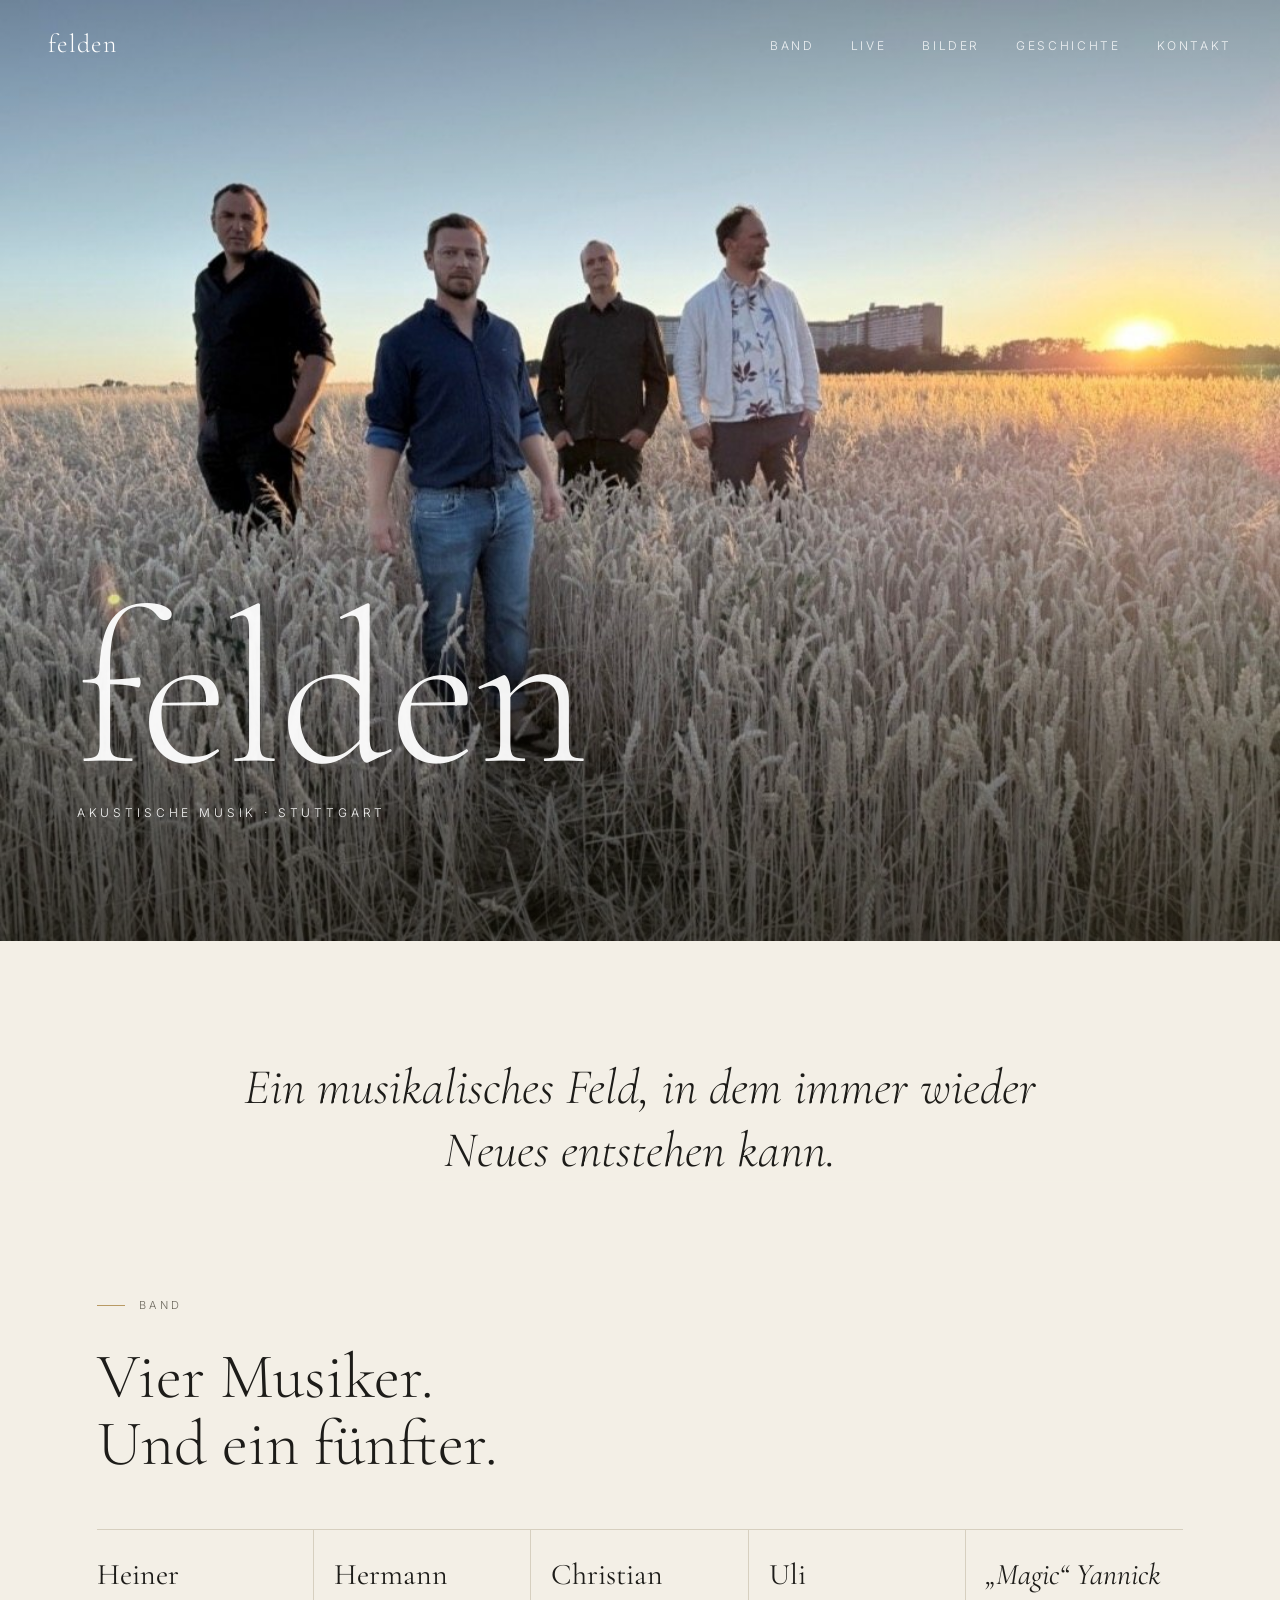
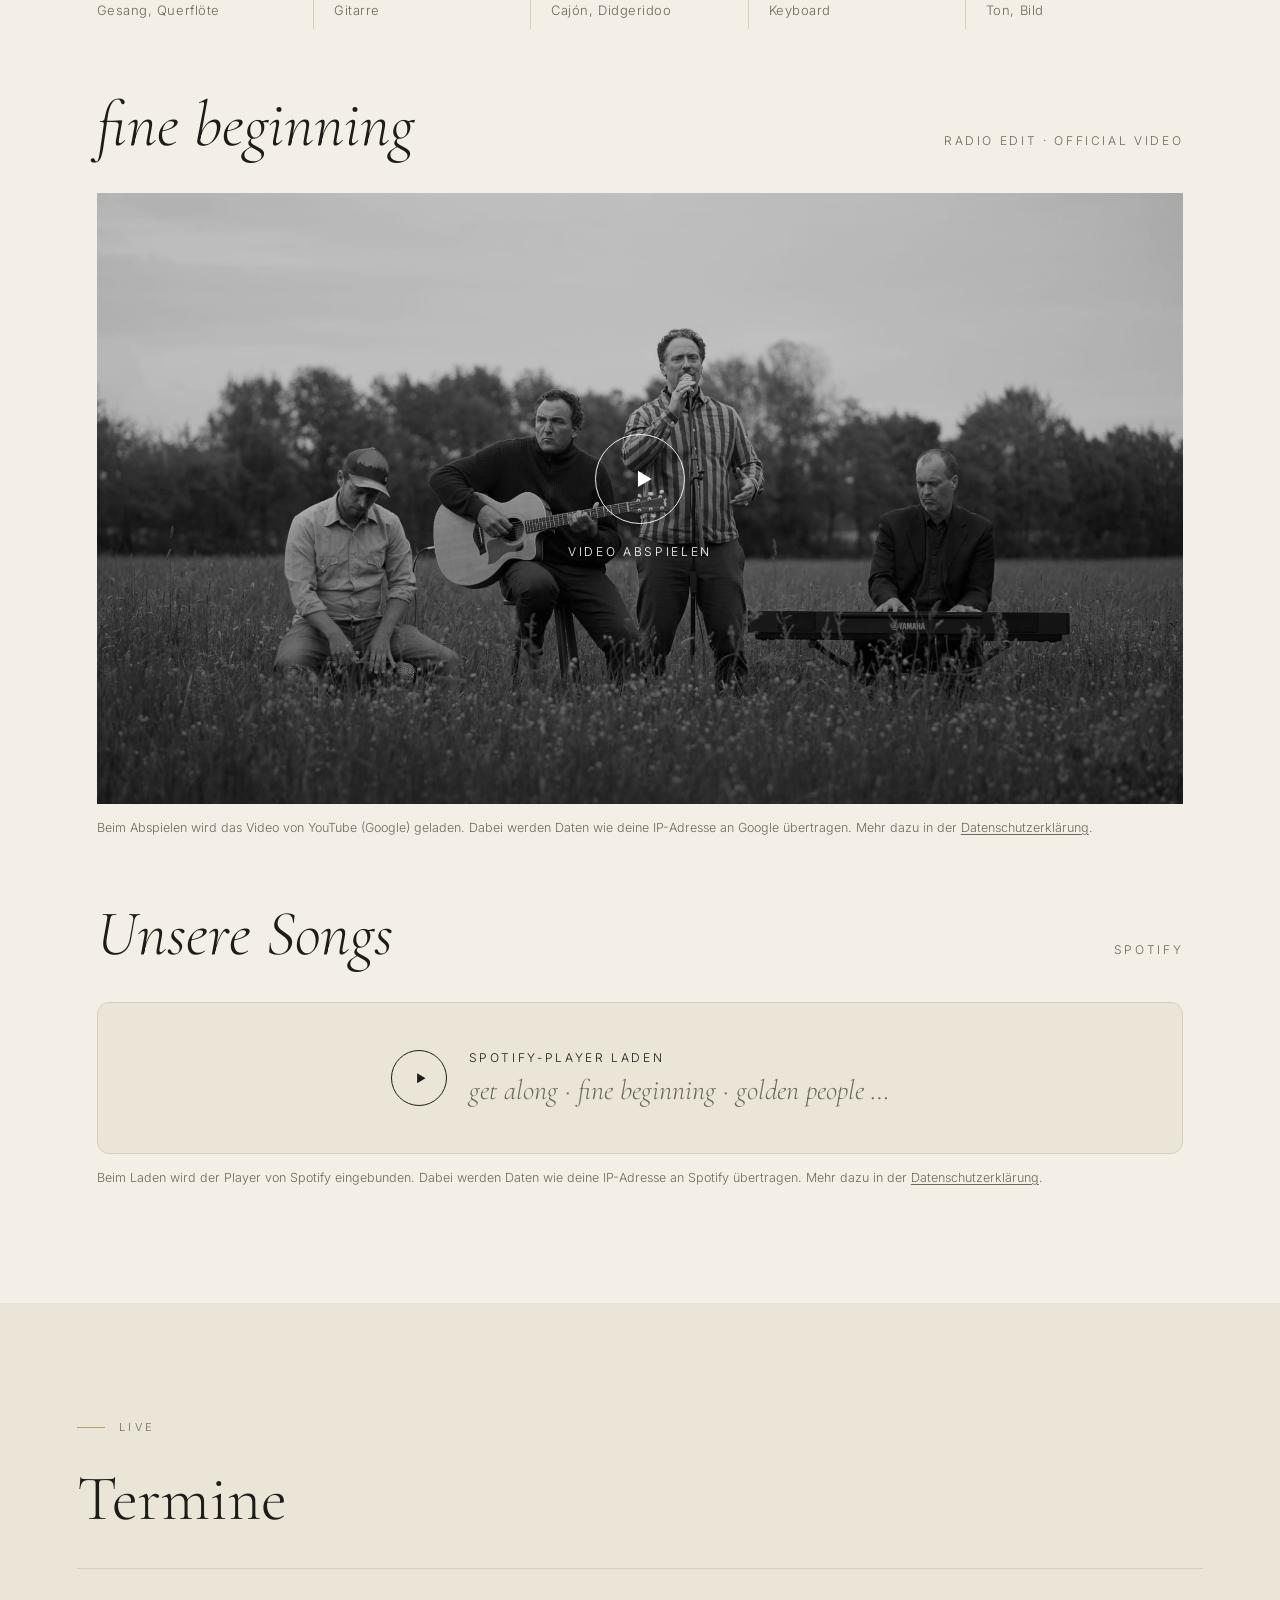
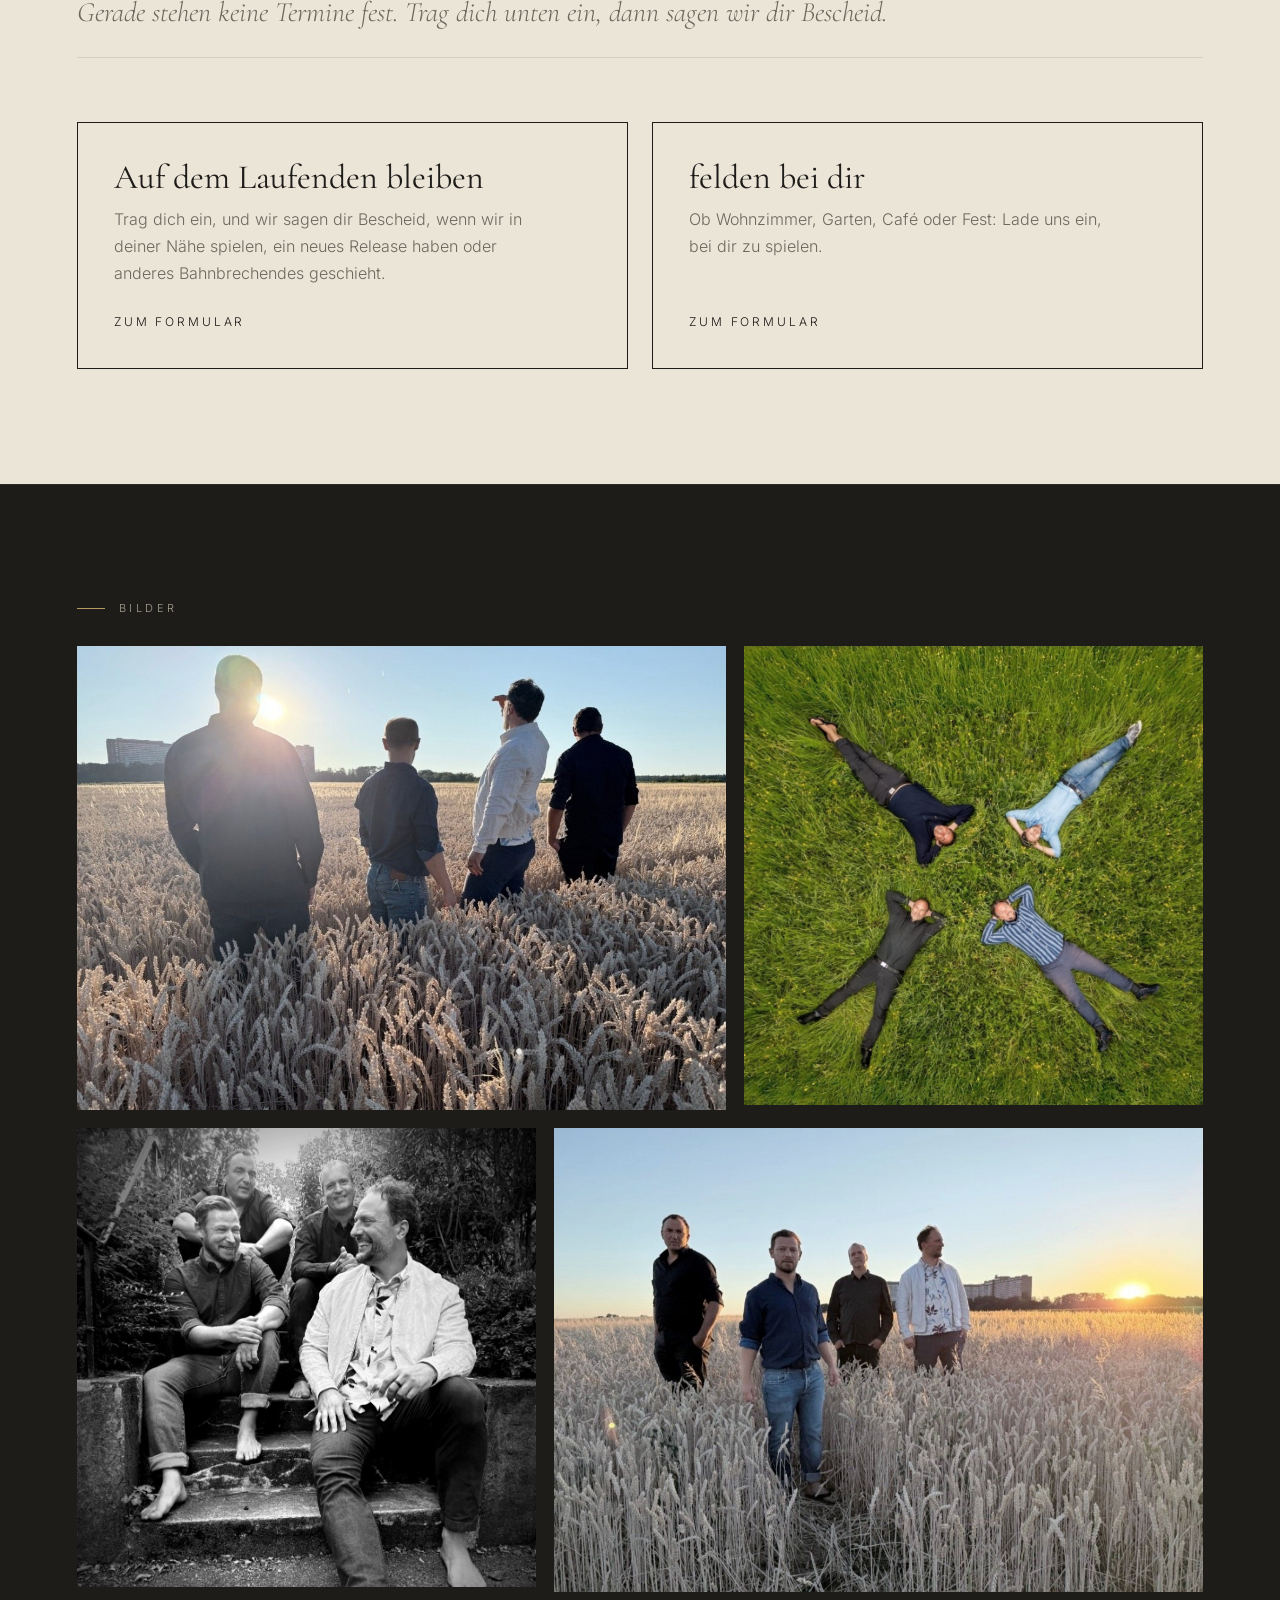
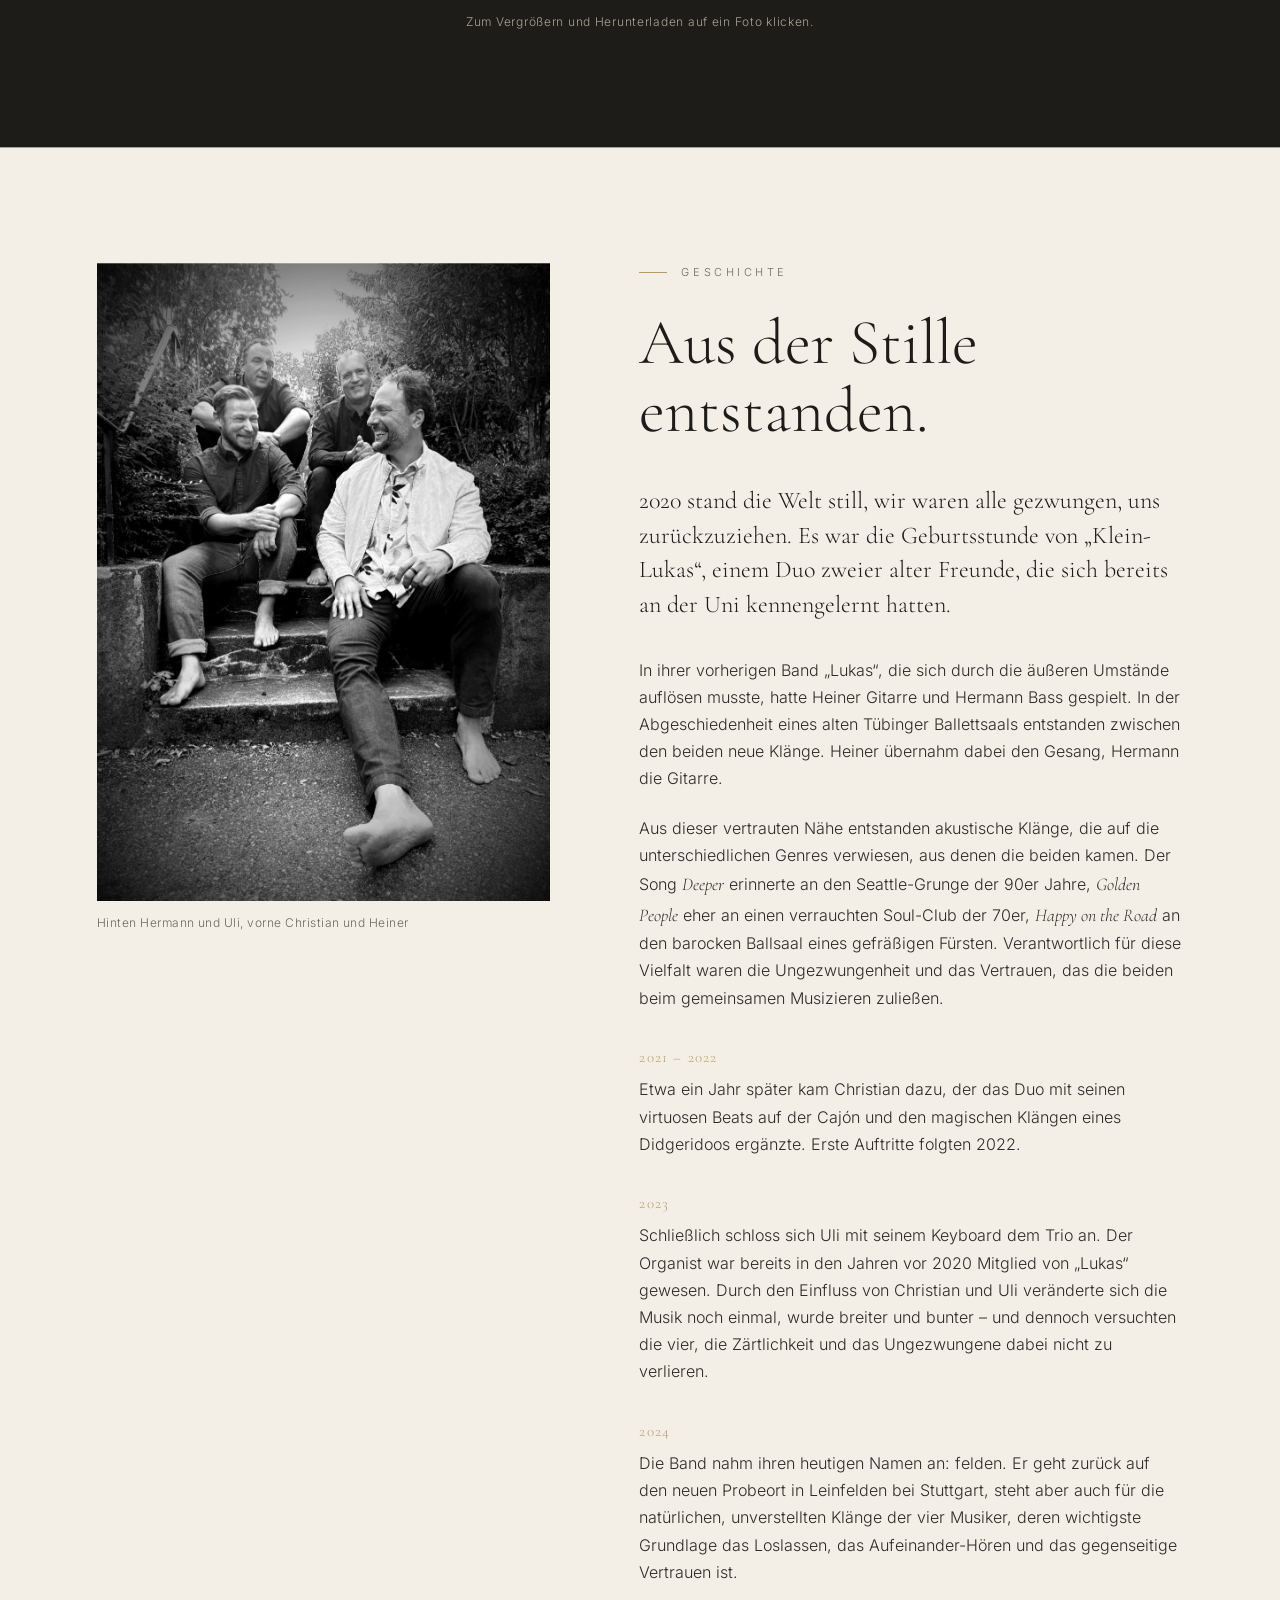
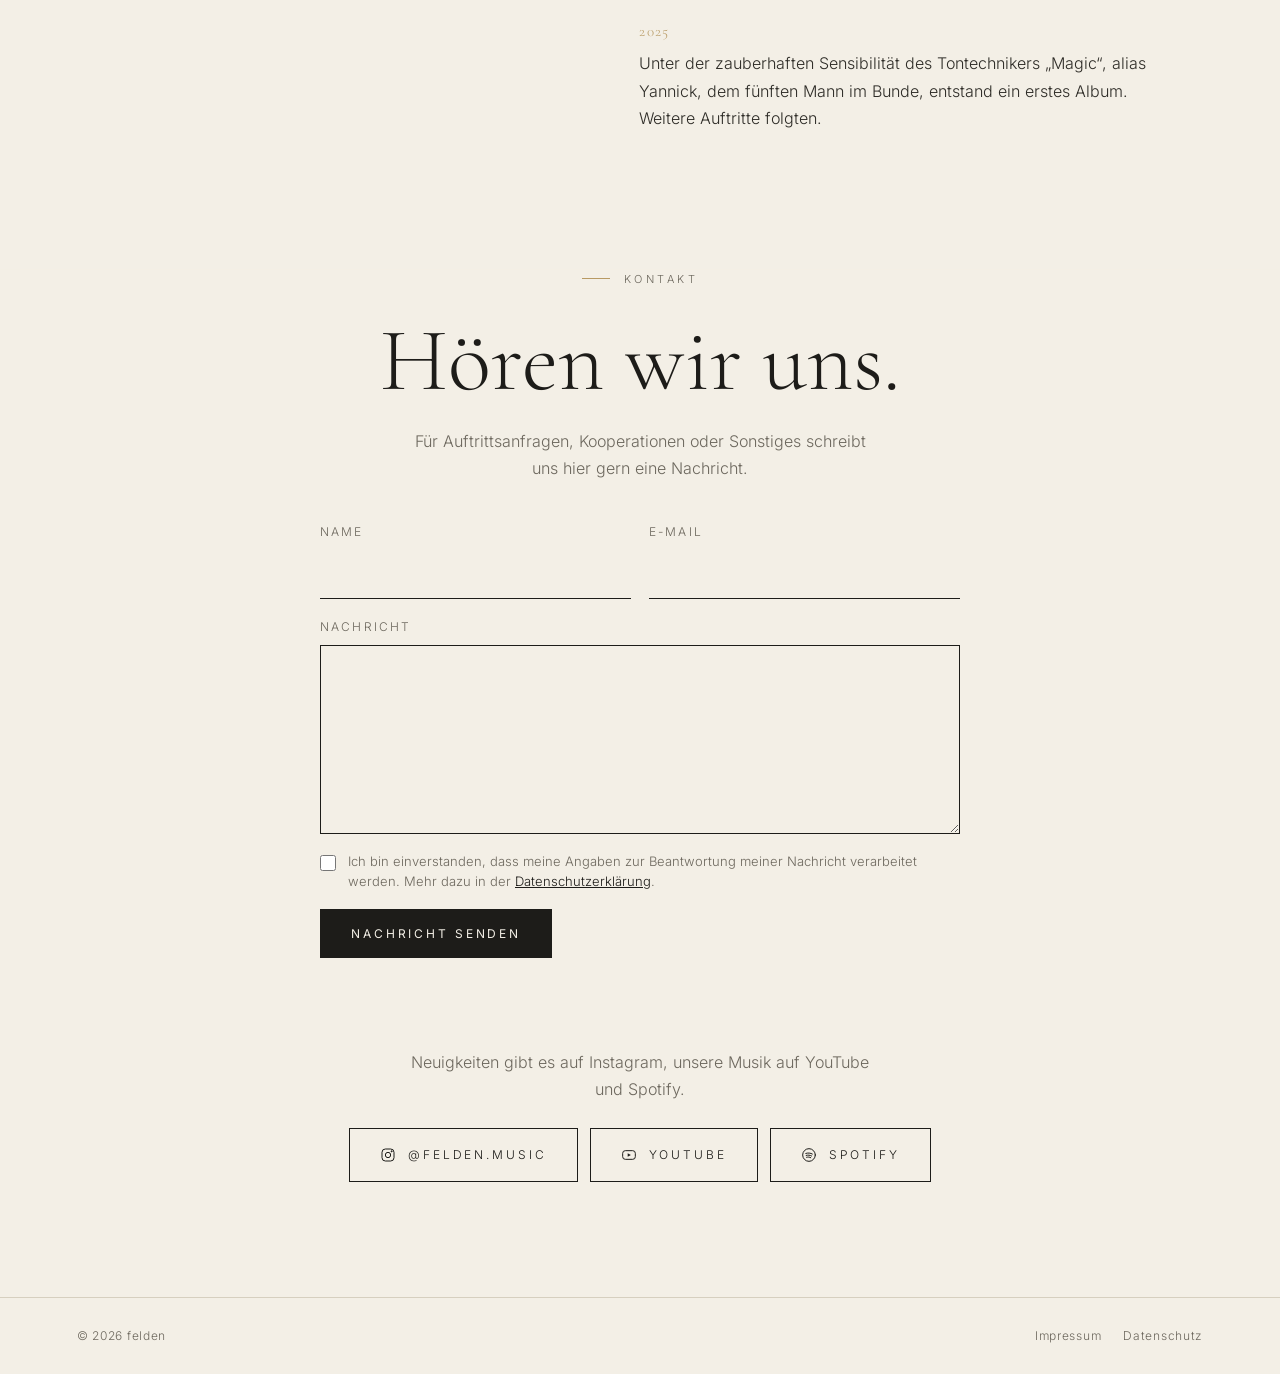
==== commit ce43a8ed: "adapts Spotify note width" ====
--- a/index.html
+++ b/index.html
@@ -151,7 +151,7 @@
   .yt-btn:hover .yt-circle,.yt-btn:focus-visible .yt-circle{background:#fff;color:#111;transform:scale(1.06)}
   .yt-t{font-size:12px;letter-spacing:.22em;text-transform:uppercase}
   .yt iframe{position:absolute;inset:0;width:100%;height:100%;border:0}
-  .yt-note{font-size:12.5px;line-height:1.6;opacity:.72;margin-top:14px;max-width:80ch}
+  .yt-note{font-size:12.5px;line-height:1.6;opacity:.72;margin-top:14px;max-width:none}
   .yt-note a{text-decoration:underline;text-underline-offset:2px}
   .video-head{display:flex;justify-content:space-between;align-items:baseline;flex-wrap:wrap;gap:12px;margin-bottom:36px}
   .video-head span{font-size:12px;letter-spacing:.22em;text-transform:uppercase;color:var(--soft)}
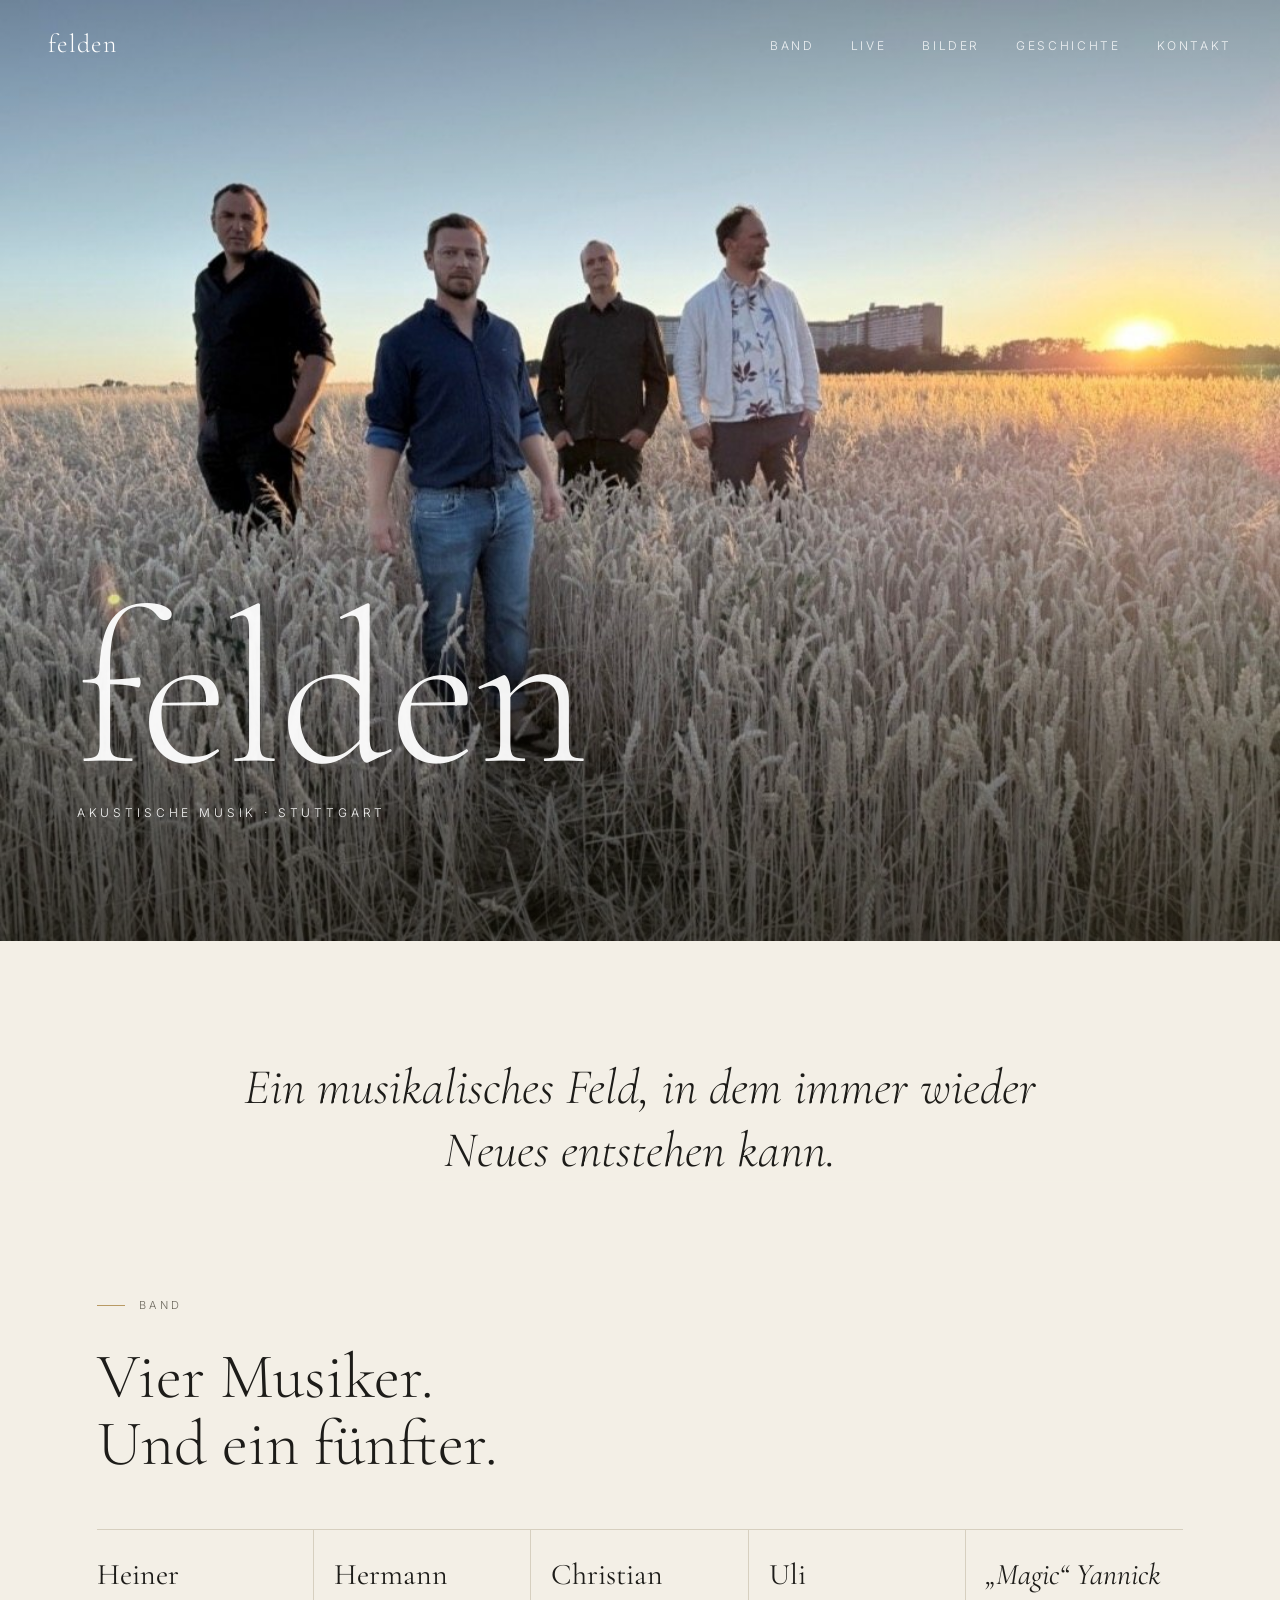
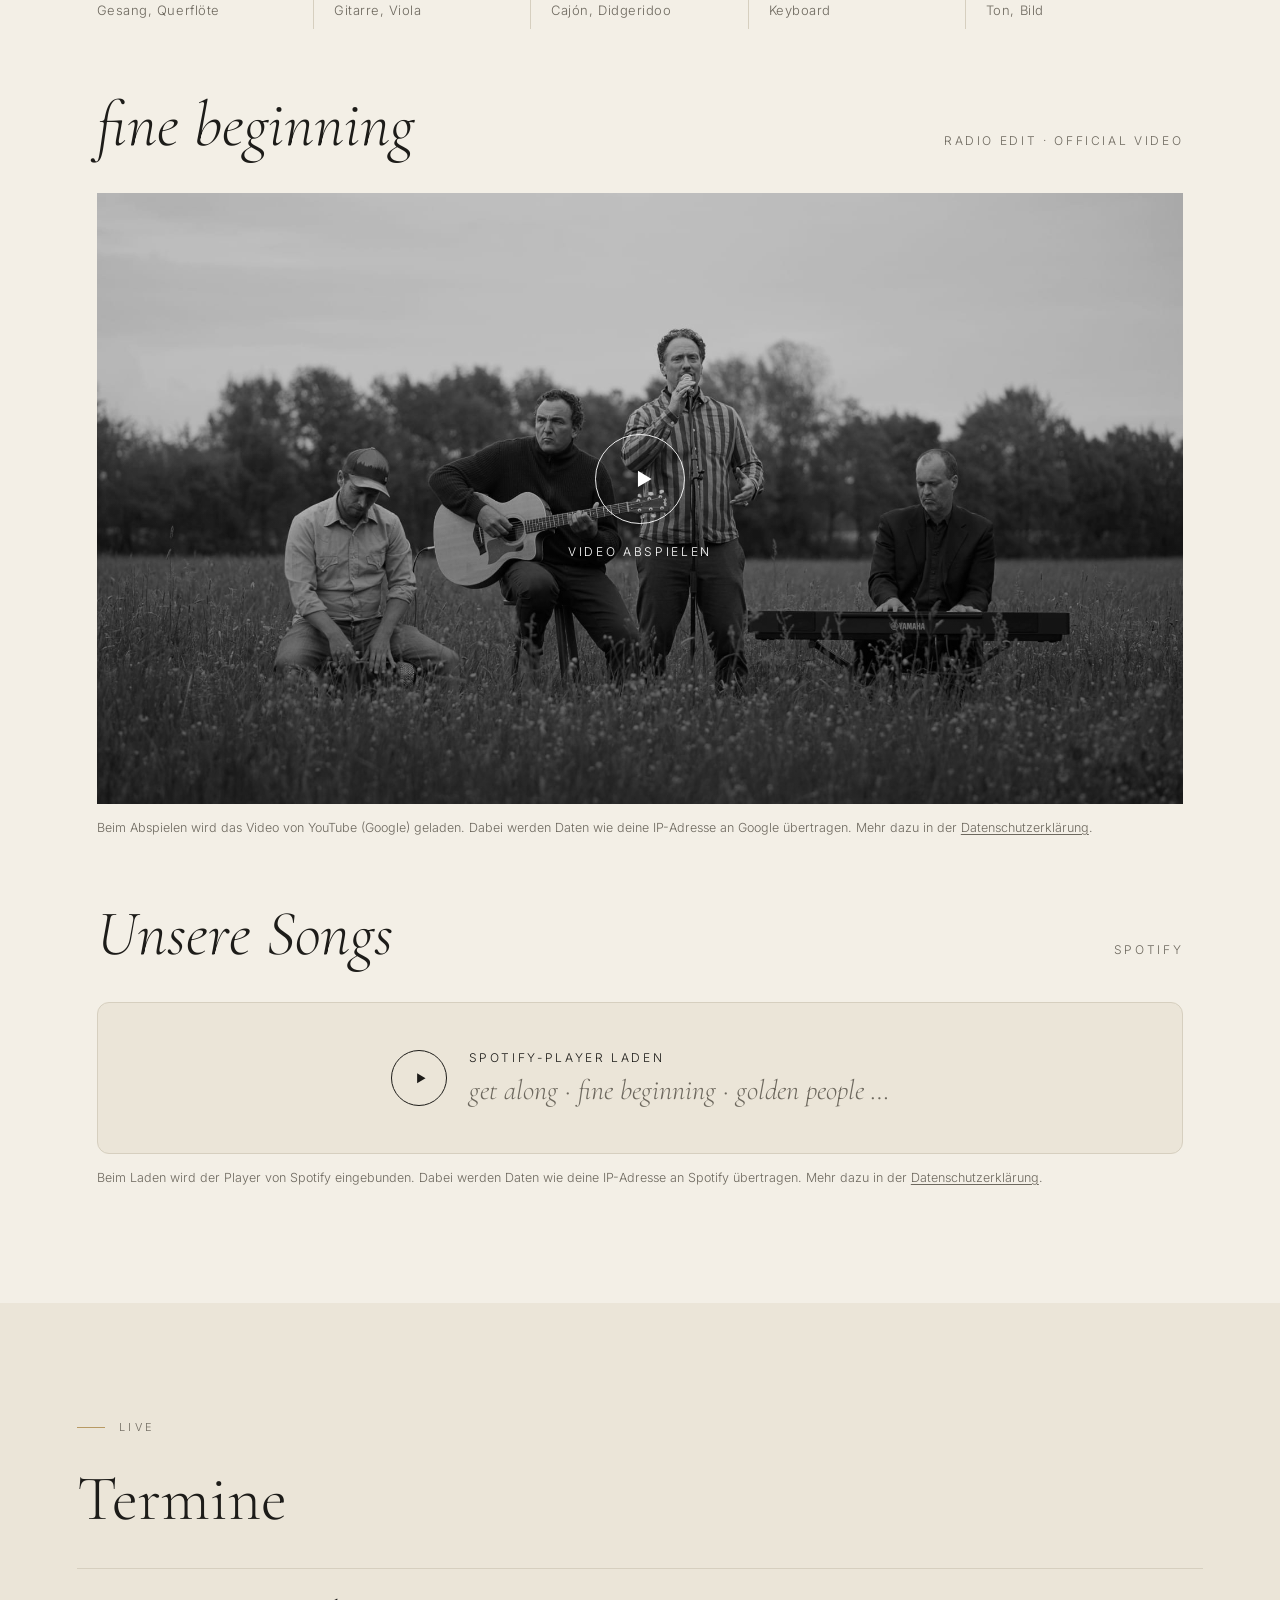
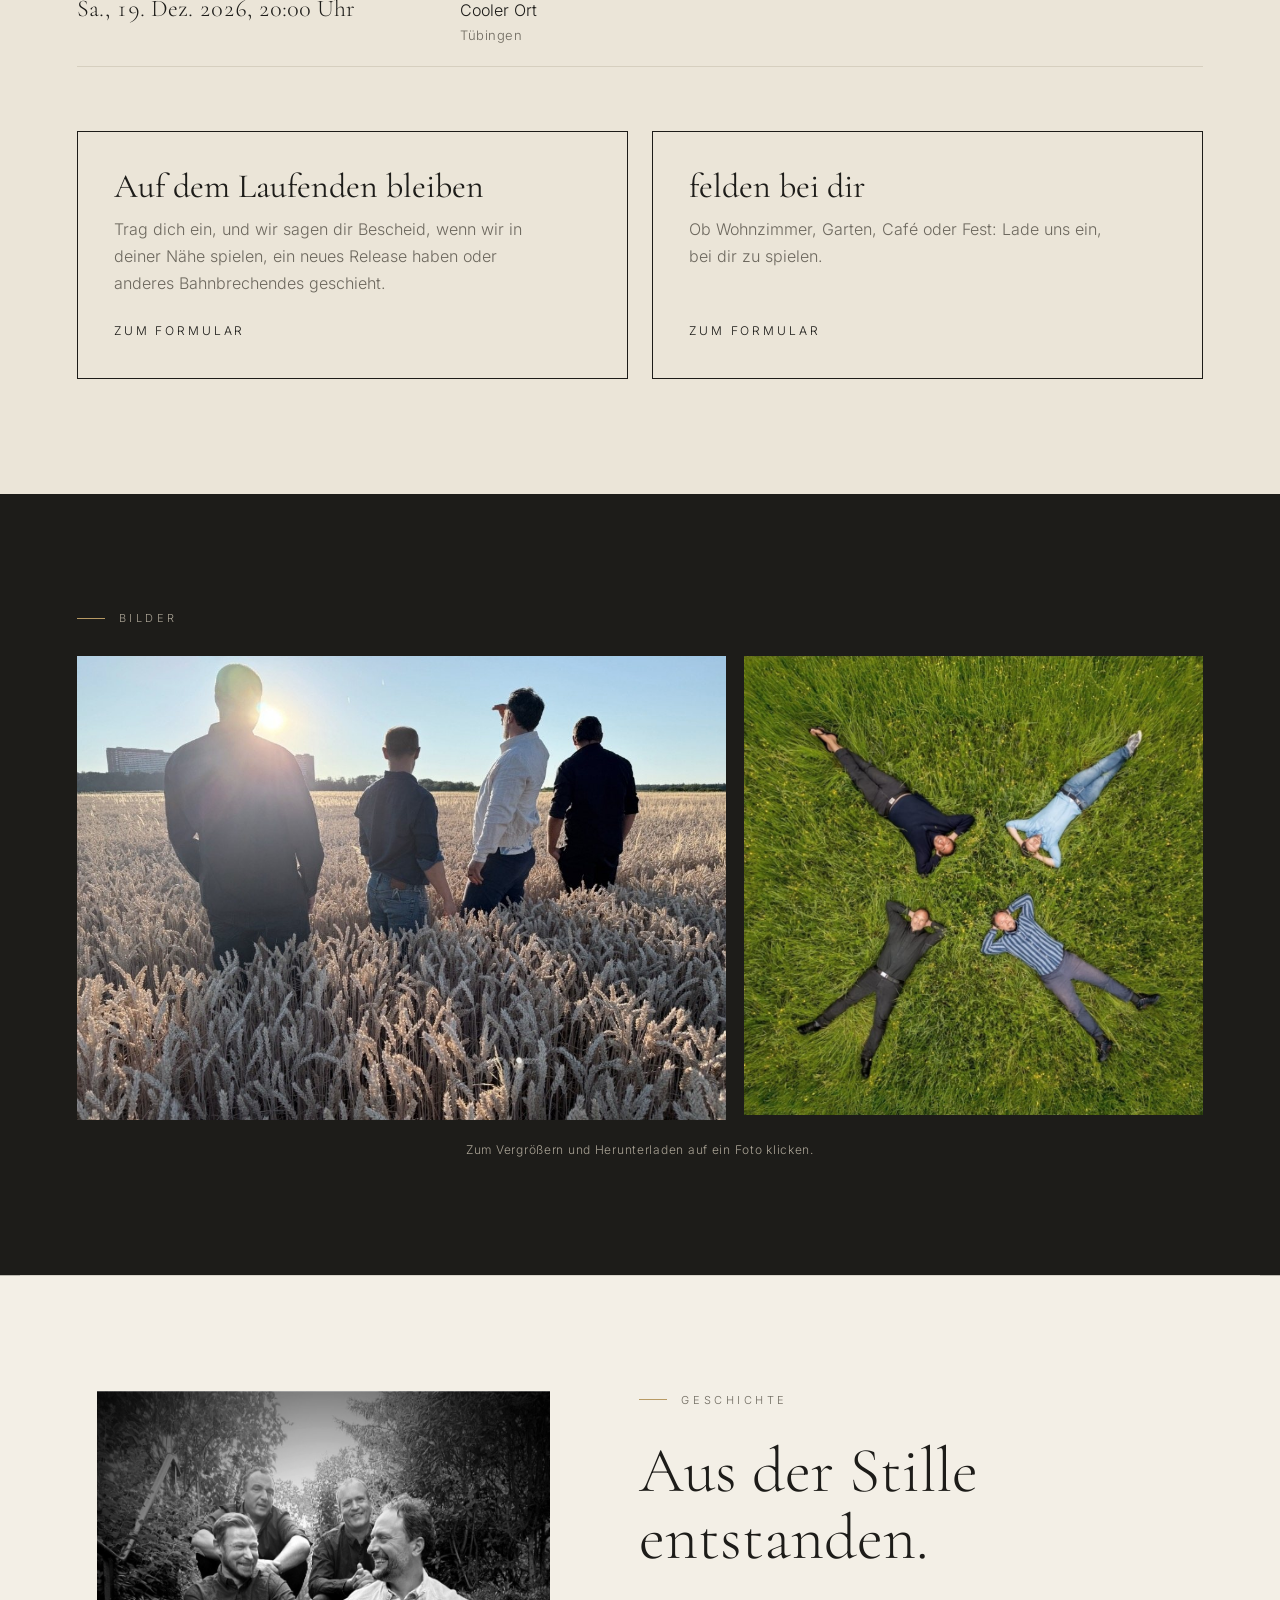
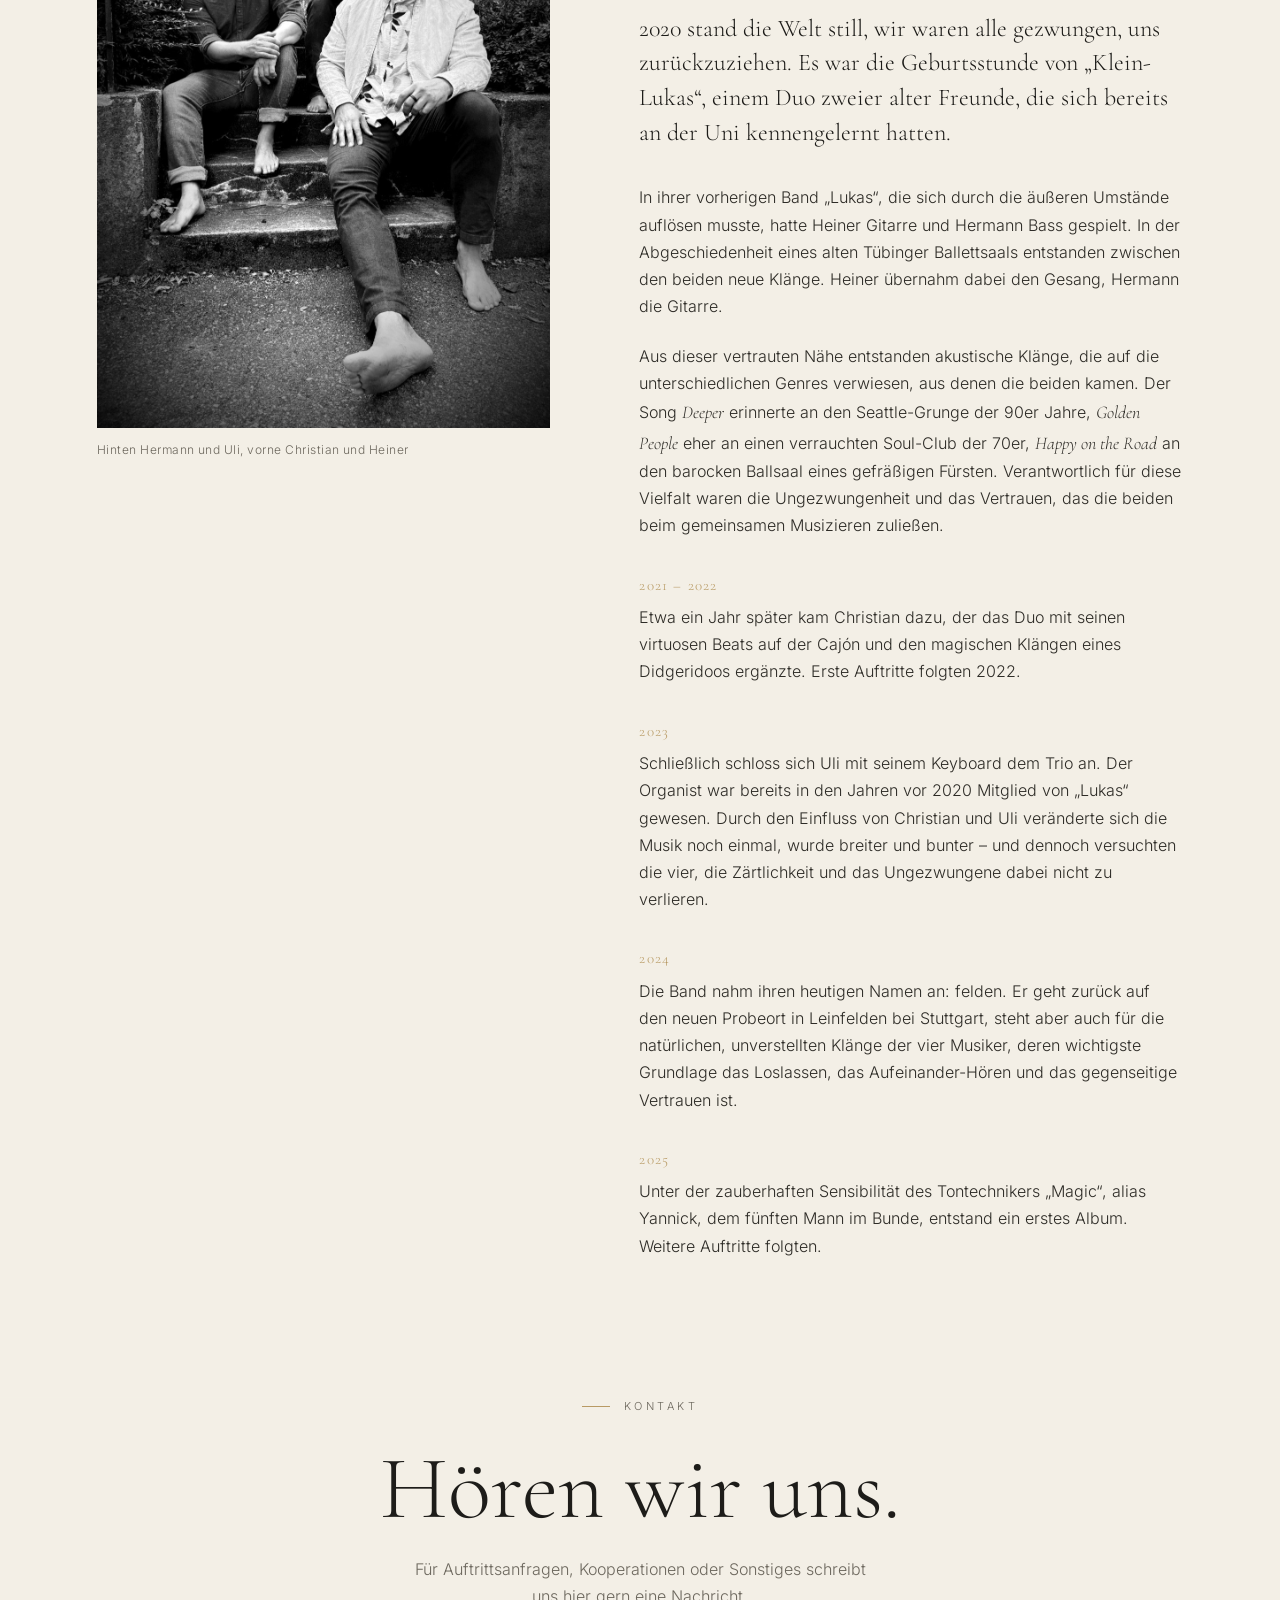
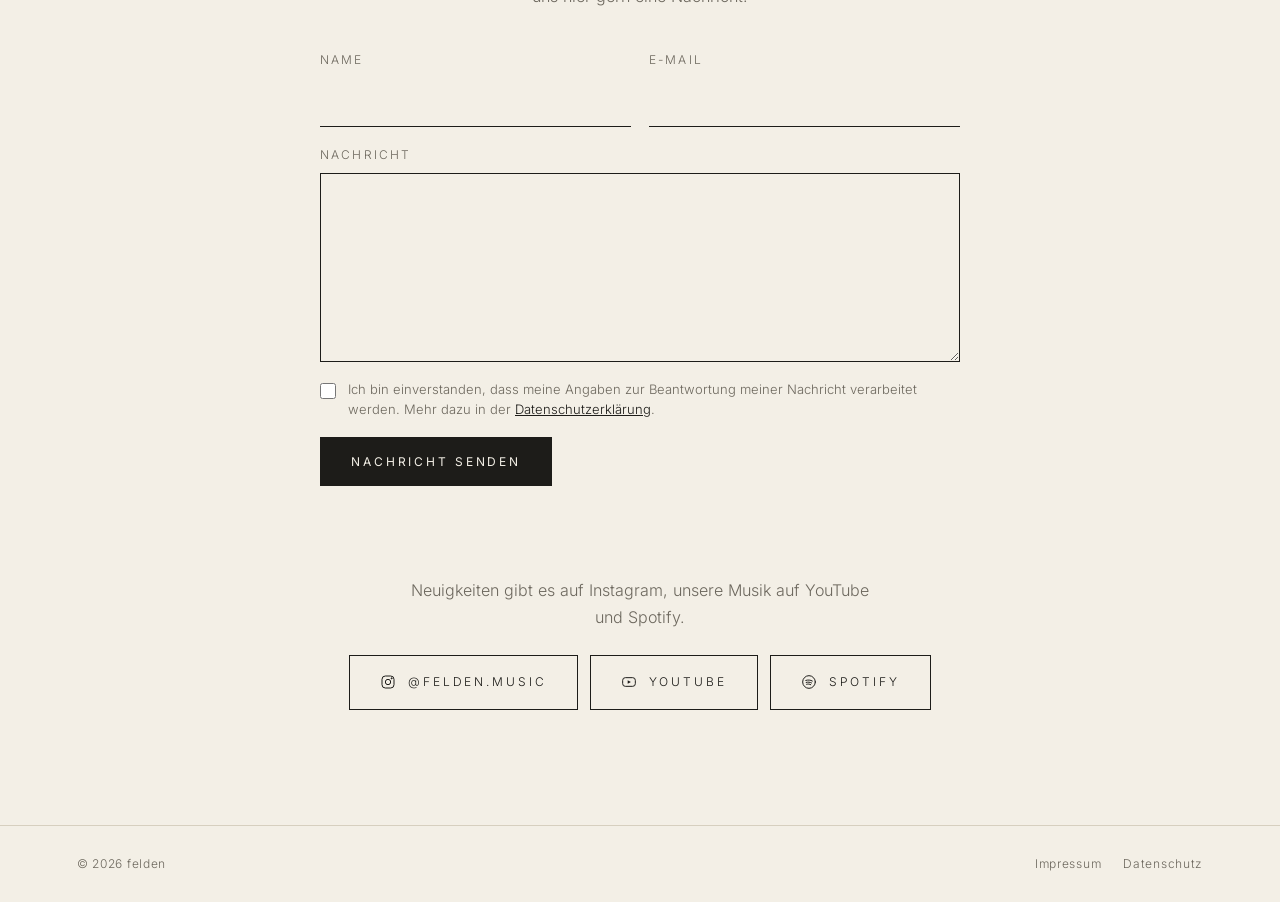
==== commit e6d3b82e: "Reduces photos" ====
--- a/index.html
+++ b/index.html
@@ -269,7 +269,7 @@
   <h2 class="reveal">Vier Musiker.<br>Und ein fünfter.</h2>
   <div class="members">
     <div class="member reveal"><h3>Heiner</h3><p>Gesang, Querflöte</p></div>
-    <div class="member reveal"><h3>Hermann</h3><p>Gitarre</p></div>
+    <div class="member reveal"><h3>Hermann</h3><p>Gitarre, Viola</p></div>
     <div class="member reveal"><h3>Christian</h3><p>Cajón, Didgeridoo</p></div>
     <div class="member reveal"><h3>Uli</h3><p>Keyboard</p></div>
     <div class="member extra reveal"><h3>„Magic“ Yannick</h3><p>Ton, Bild</p></div>
@@ -330,8 +330,8 @@
     <div class="grid">
       <button class="shot g1 reveal" type="button" data-full="images/download/felden-weizenfeld-weite.jpg" aria-label="Foto vergrößern: Die Band von hinten im Weizenfeld, Blick in die Abendsonne"><img src="images/feld-weite.jpg" alt="Die Band von hinten im Weizenfeld, Blick in die Abendsonne" loading="lazy"></button>
       <button class="shot g2 reveal" type="button" data-full="images/download/felden-wiese-von-oben.jpg" aria-label="Foto vergrößern: Die vier Musiker liegen sternförmig im Gras, von oben fotografiert"><img src="images/wiese-oben.jpg" alt="Die vier Musiker liegen sternförmig im Gras, von oben fotografiert" loading="lazy"></button>
-      <button class="shot g3 reveal" type="button" data-full="images/download/felden-treppe.jpg" aria-label="Foto vergrößern: Die Band barfuß auf einer Steintreppe"><img src="images/treppe.jpg" alt="Die Band barfuß auf einer Steintreppe" loading="lazy" style="object-position:50% 30%"></button>
-      <button class="shot g4 reveal" type="button" data-full="images/download/felden-weizenfeld-abend.jpg" aria-label="Foto vergrößern: Die Band im Weizenfeld bei Sonnenuntergang"><img src="images/feld-abend.jpg" alt="Die Band im Weizenfeld bei Sonnenuntergang" loading="lazy"></button>
+      <!-- <button class="shot g3 reveal" type="button" data-full="images/download/felden-treppe.jpg" aria-label="Foto vergrößern: Die Band barfuß auf einer Steintreppe"><img src="images/treppe.jpg" alt="Die Band barfuß auf einer Steintreppe" loading="lazy" style="object-position:50% 30%"></button> -->
+      <!-- <button class="shot g4 reveal" type="button" data-full="images/download/felden-weizenfeld-abend.jpg" aria-label="Foto vergrößern: Die Band im Weizenfeld bei Sonnenuntergang"><img src="images/feld-abend.jpg" alt="Die Band im Weizenfeld bei Sonnenuntergang" loading="lazy"></button> -->
     </div>
     <p class="gal-note reveal">Zum Vergrößern und Herunterladen auf ein Foto klicken.</p>
   </div>
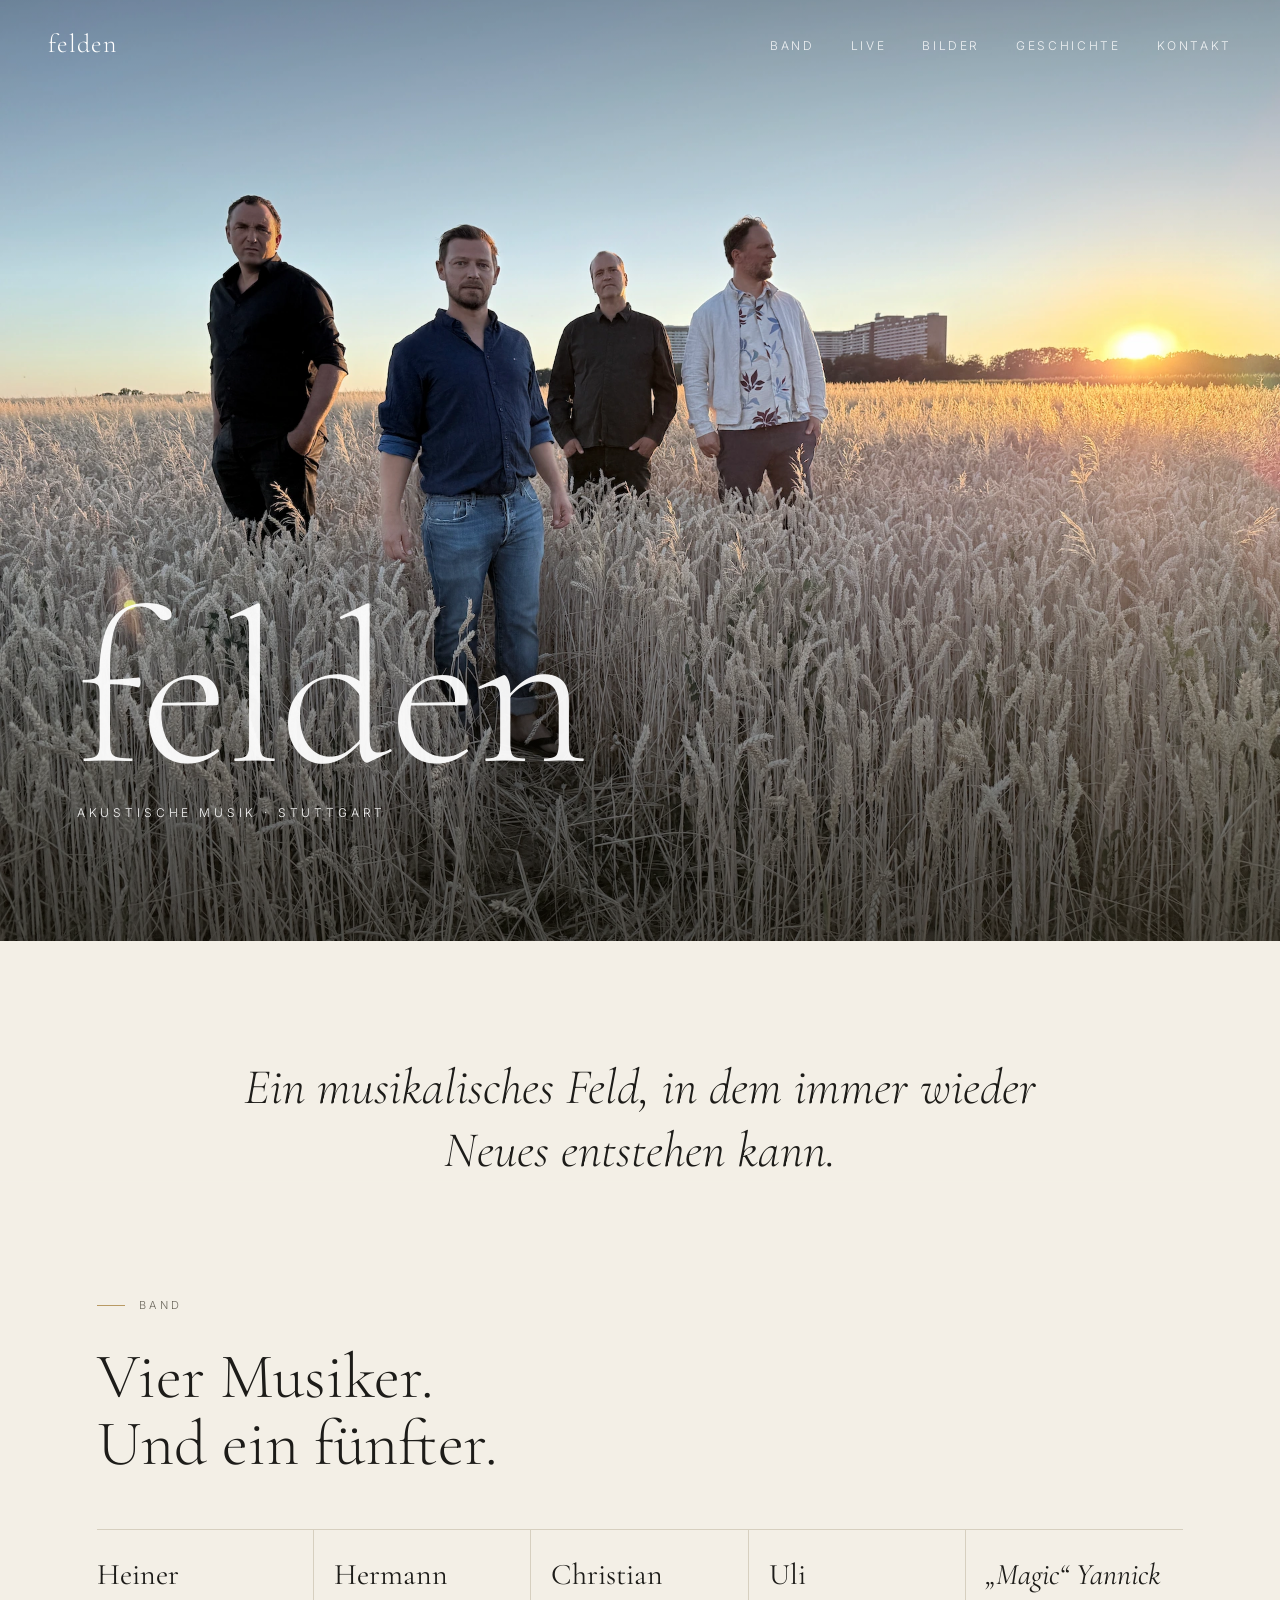
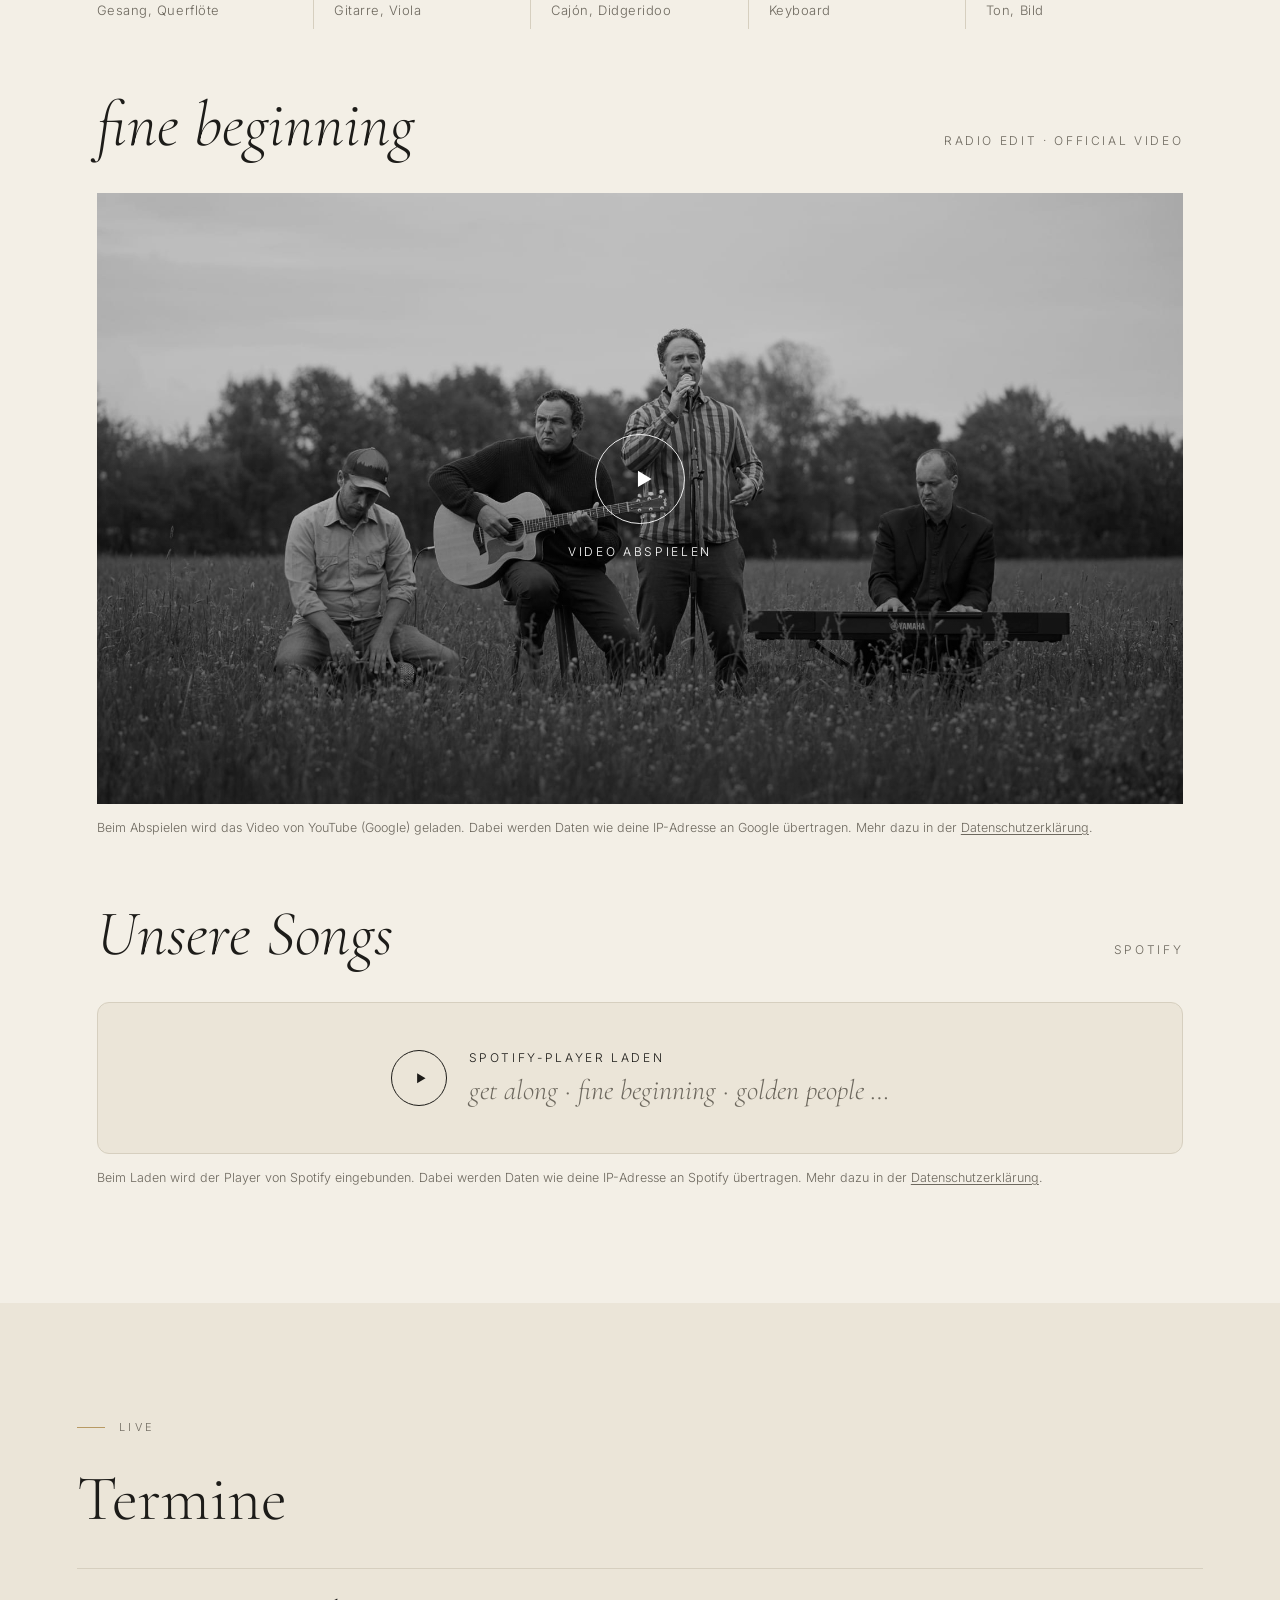
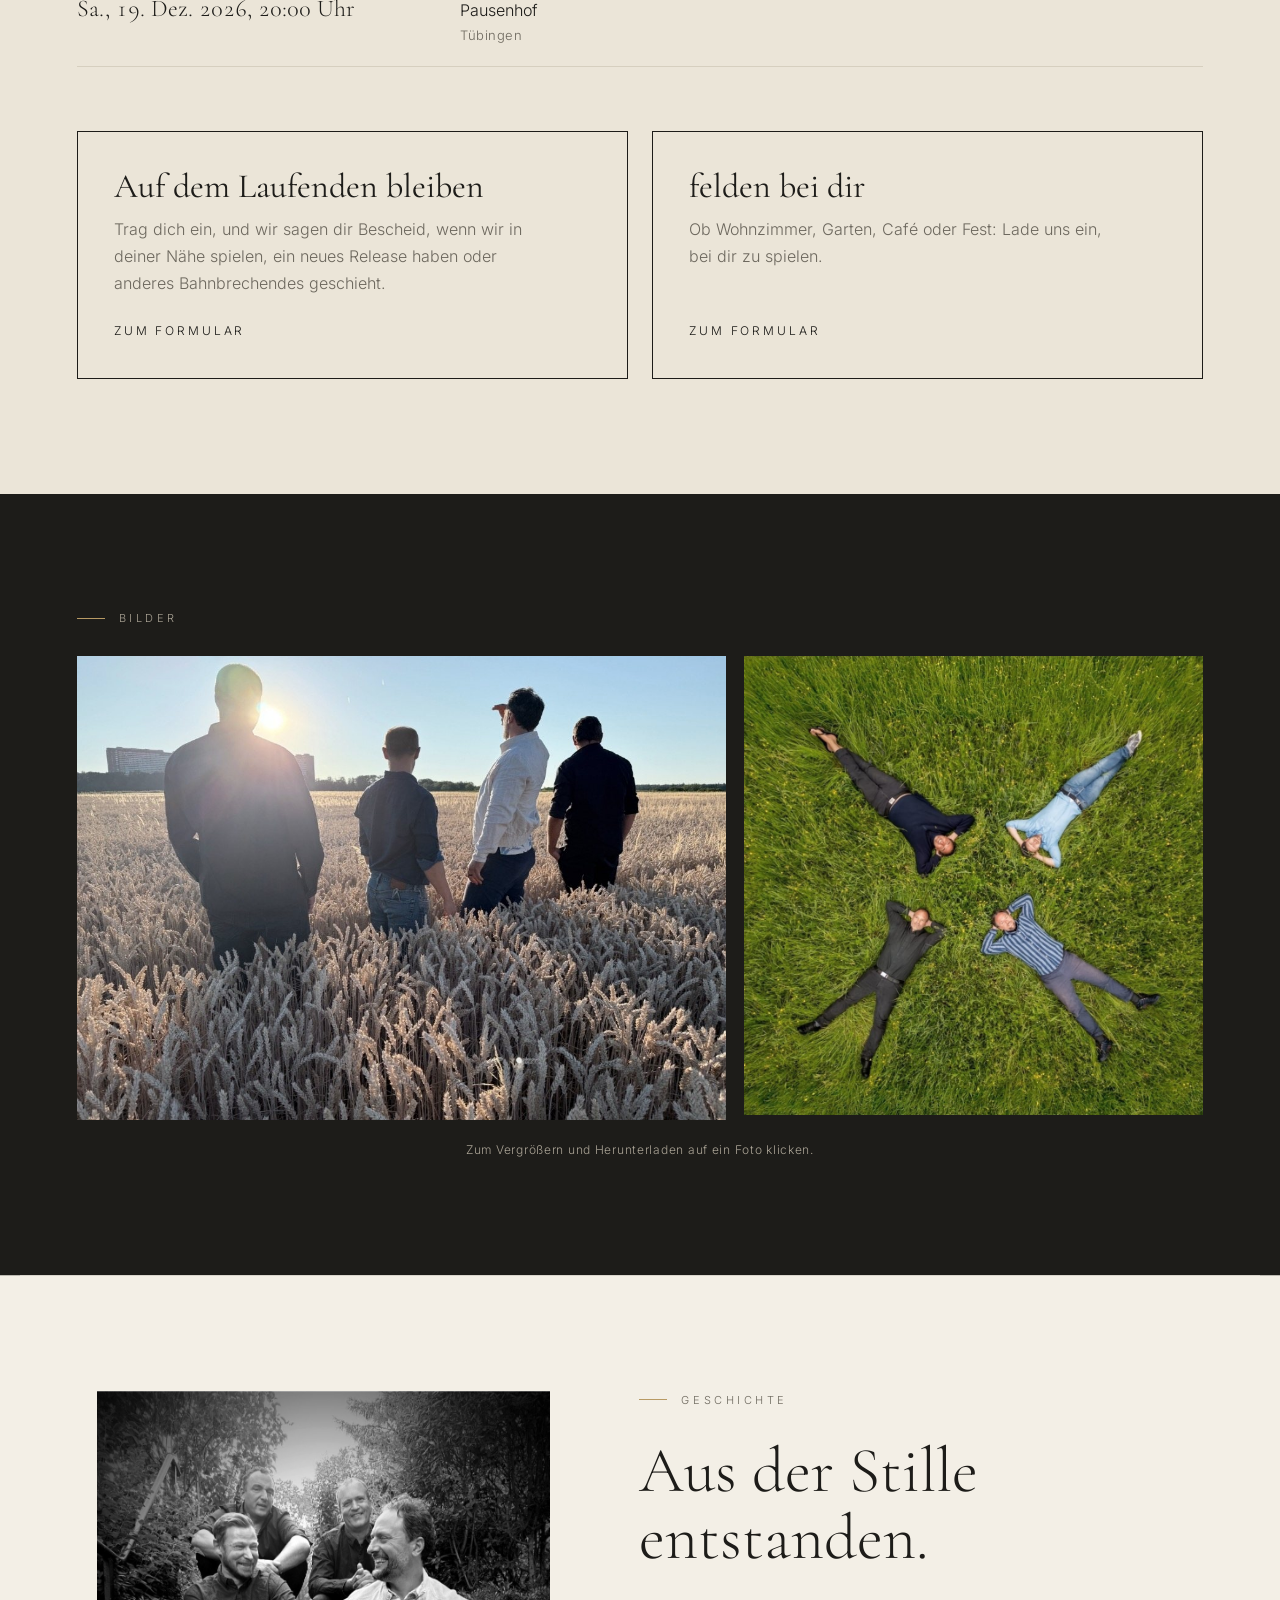
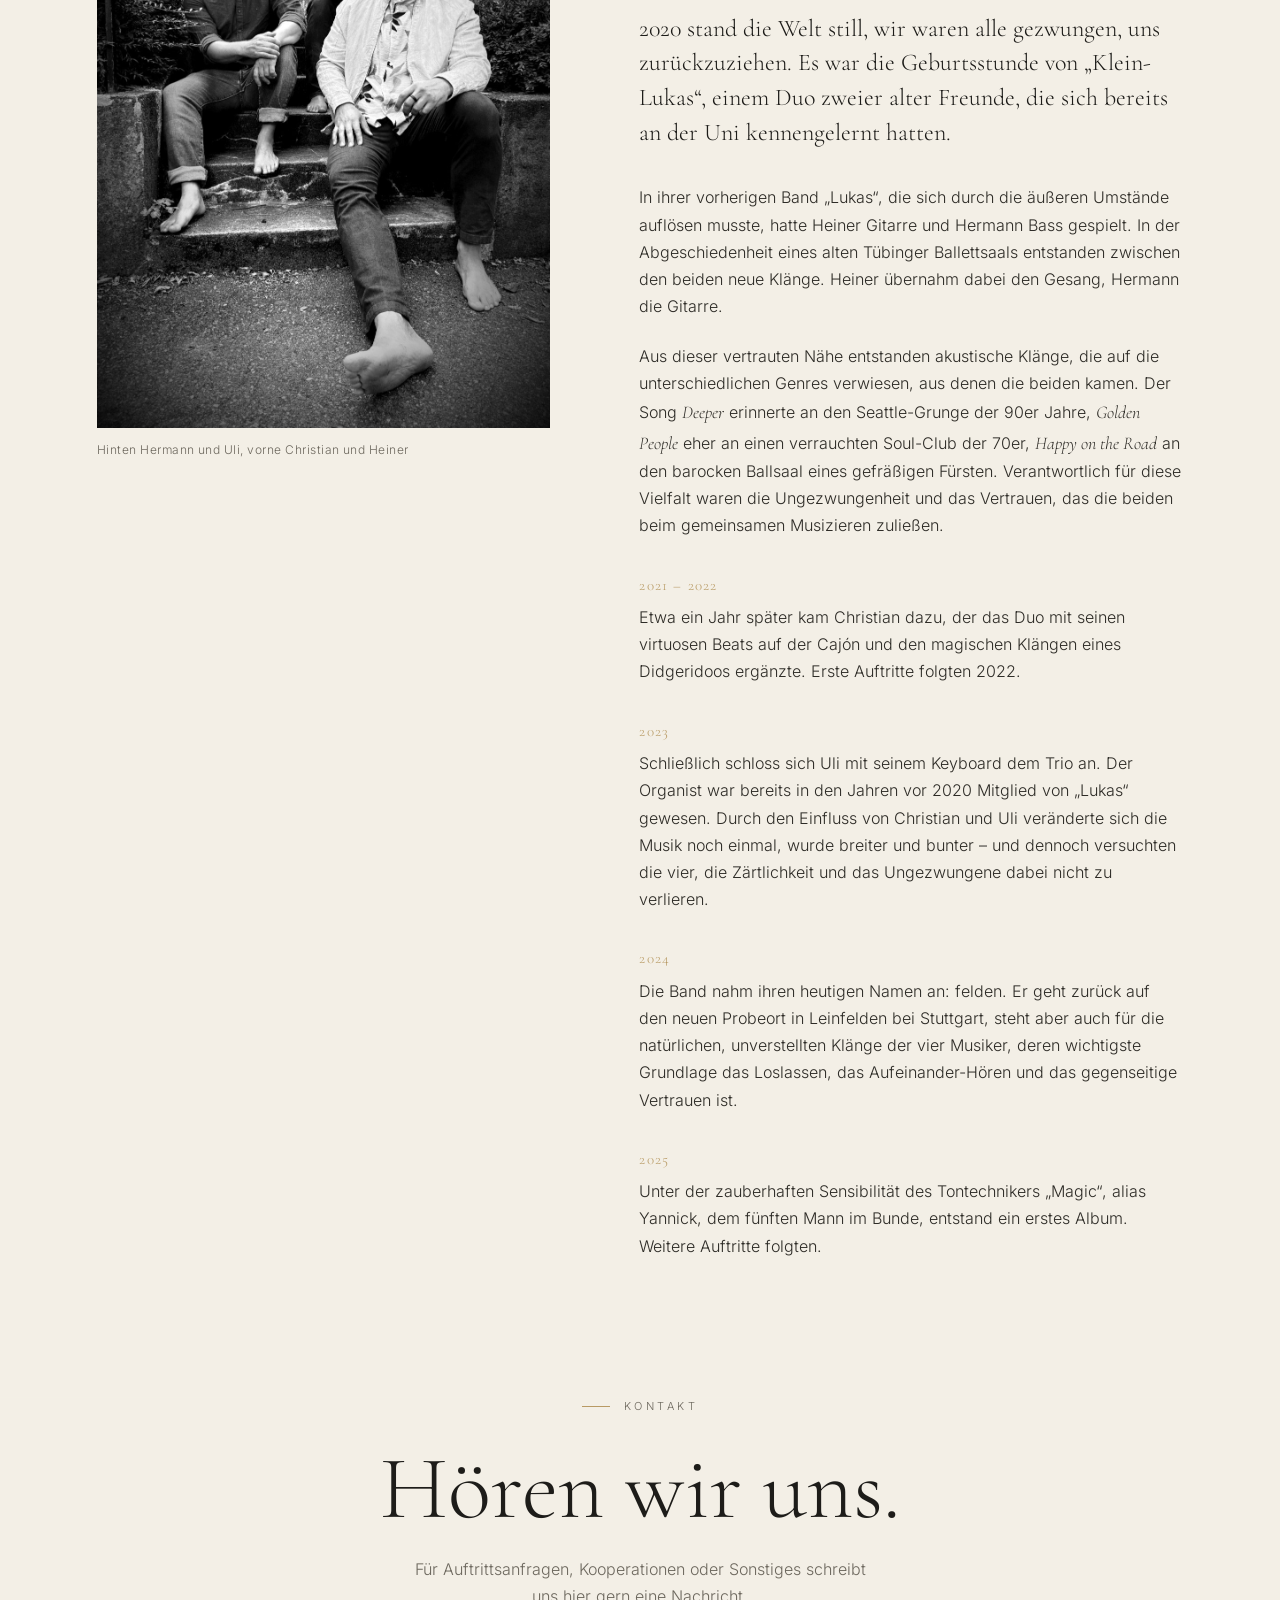
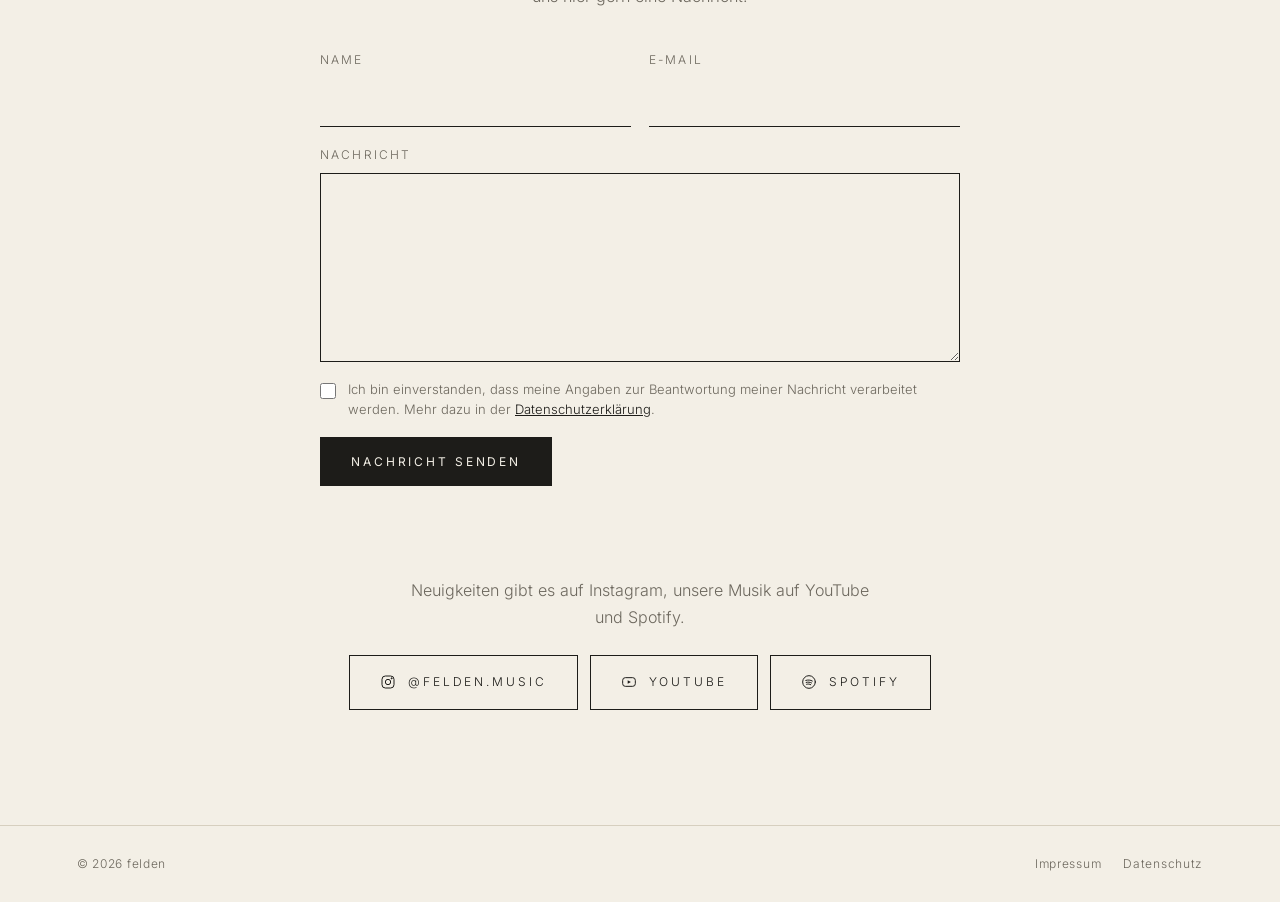
==== commit 3ac8b12d: "Adjust images" ====
--- a/index.html
+++ b/index.html
@@ -7,7 +7,7 @@
 <meta name="description" content="felden – akustische Musik aus Stuttgart. Heiner, Hermann, Christian und Uli.">
 <meta property="og:title" content="felden">
 <meta property="og:description" content="Ein musikalisches Feld, in dem immer wieder Neues entstehen kann.">
-<meta property="og:image" content="images/feld-abend.jpg">
+<meta property="og:image" content="images/feld-abend.webp">
 <link rel="stylesheet" href="fonts/fonts.css">
 <style>
   :root{
@@ -253,7 +253,7 @@
 </nav>
 
 <header class="hero" id="top">
-  <img src="images/feld-abend.jpg" alt="Die vier Musiker von felden stehen bei Sonnenuntergang in einem Weizenfeld">
+  <img src="images/feld-abend.webp" alt="Die vier Musiker von felden stehen bei Sonnenuntergang in einem Weizenfeld">
   <div class="title">
     <h1>felden</h1>
     <p>Akustische Musik · Stuttgart</p>
@@ -331,7 +331,7 @@
       <button class="shot g1 reveal" type="button" data-full="images/download/felden-weizenfeld-weite.jpg" aria-label="Foto vergrößern: Die Band von hinten im Weizenfeld, Blick in die Abendsonne"><img src="images/feld-weite.jpg" alt="Die Band von hinten im Weizenfeld, Blick in die Abendsonne" loading="lazy"></button>
       <button class="shot g2 reveal" type="button" data-full="images/download/felden-wiese-von-oben.jpg" aria-label="Foto vergrößern: Die vier Musiker liegen sternförmig im Gras, von oben fotografiert"><img src="images/wiese-oben.jpg" alt="Die vier Musiker liegen sternförmig im Gras, von oben fotografiert" loading="lazy"></button>
       <!-- <button class="shot g3 reveal" type="button" data-full="images/download/felden-treppe.jpg" aria-label="Foto vergrößern: Die Band barfuß auf einer Steintreppe"><img src="images/treppe.jpg" alt="Die Band barfuß auf einer Steintreppe" loading="lazy" style="object-position:50% 30%"></button> -->
-      <!-- <button class="shot g4 reveal" type="button" data-full="images/download/felden-weizenfeld-abend.jpg" aria-label="Foto vergrößern: Die Band im Weizenfeld bei Sonnenuntergang"><img src="images/feld-abend.jpg" alt="Die Band im Weizenfeld bei Sonnenuntergang" loading="lazy"></button> -->
+      <!-- <button class="shot g4 reveal" type="button" data-full="images/download/felden-weizenfeld-abend.webp" aria-label="Foto vergrößern: Die Band im Weizenfeld bei Sonnenuntergang"><img src="images/feld-abend.webp" alt="Die Band im Weizenfeld bei Sonnenuntergang" loading="lazy"></button> -->
     </div>
     <p class="gal-note reveal">Zum Vergrößern und Herunterladen auf ein Foto klicken.</p>
   </div>
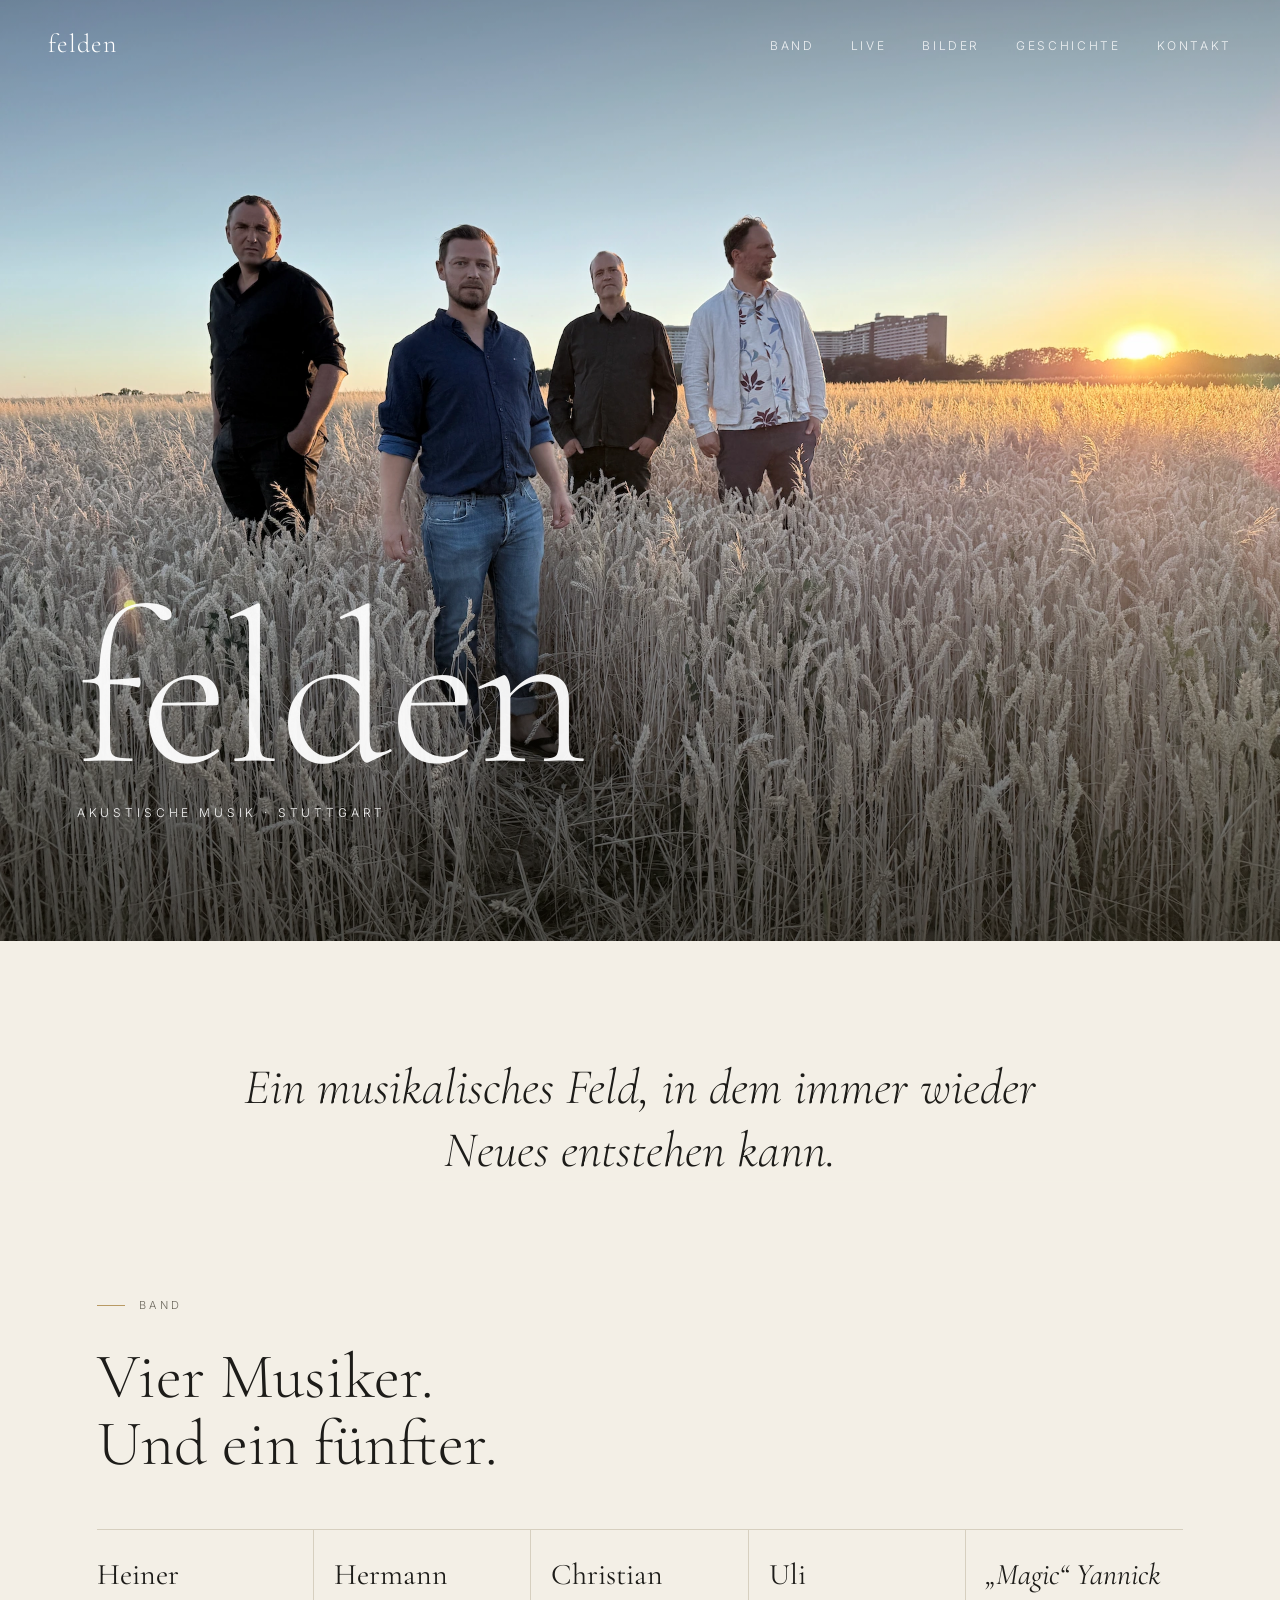
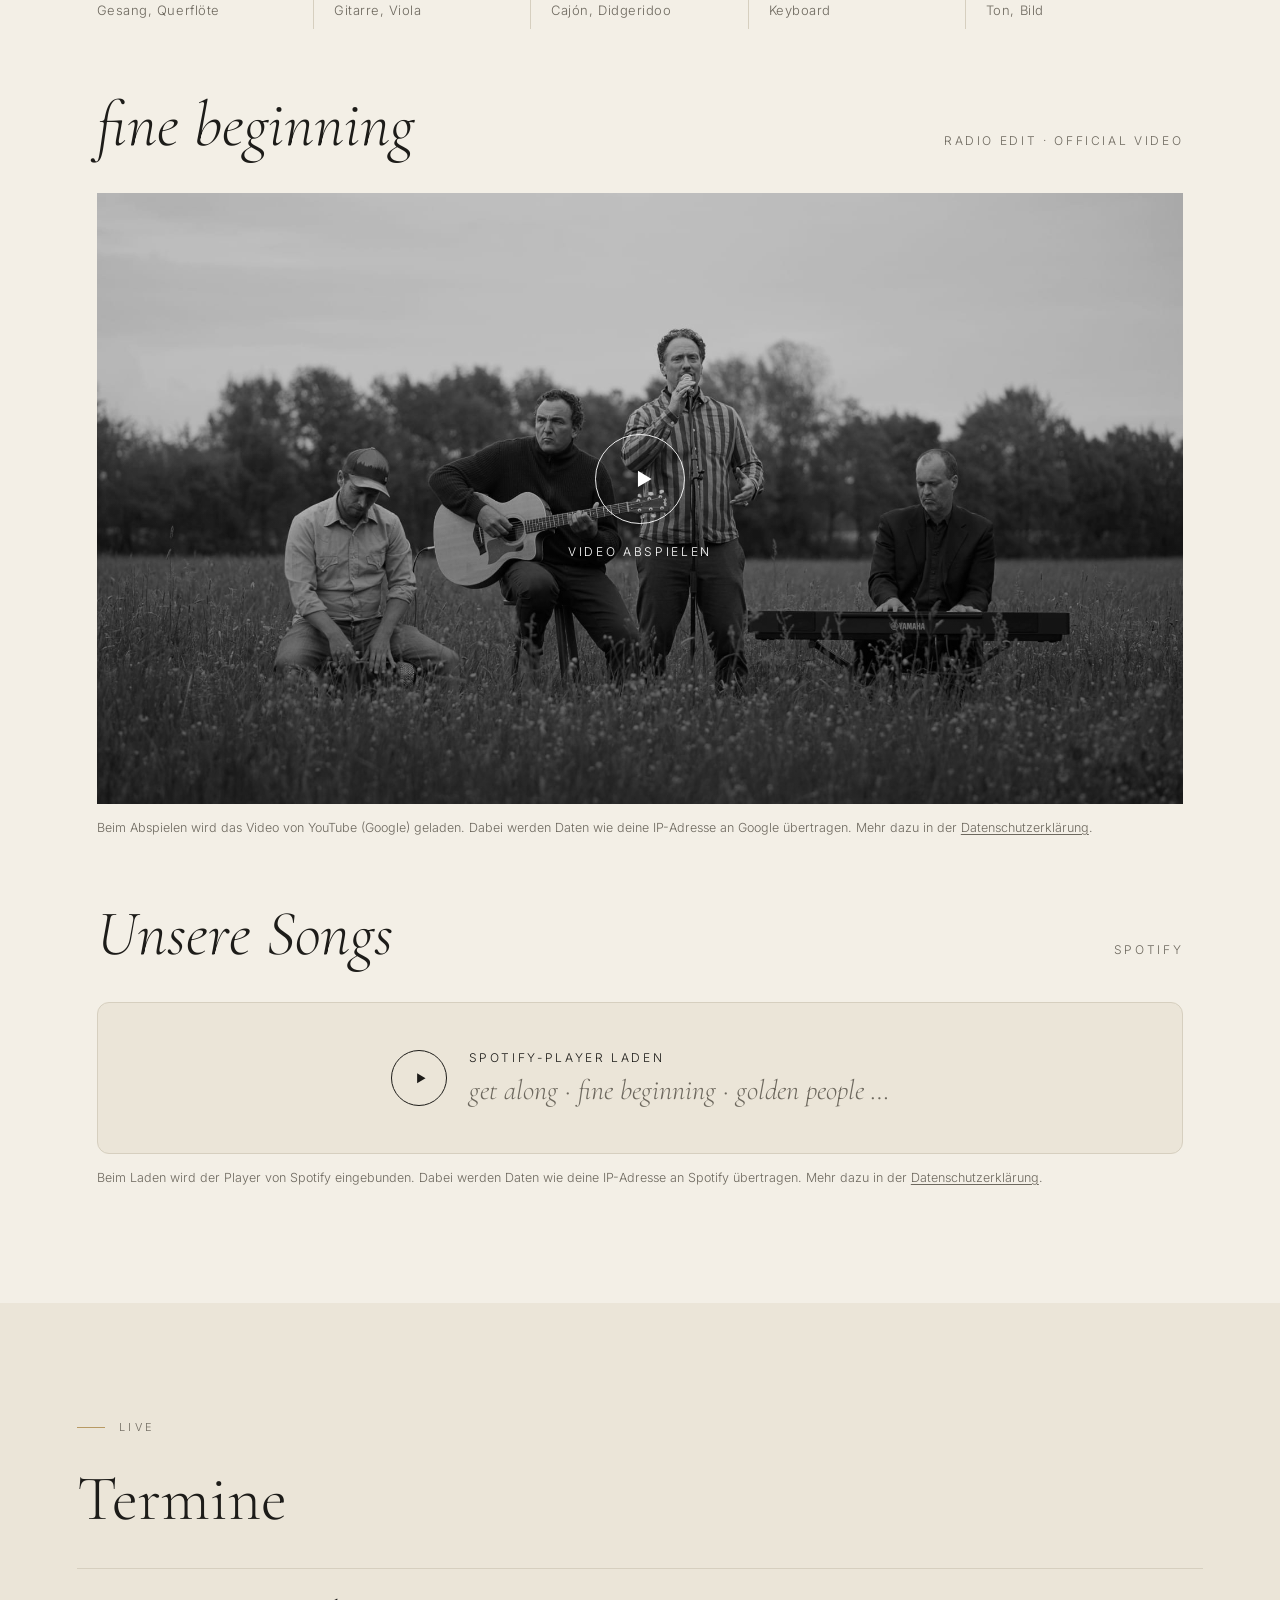
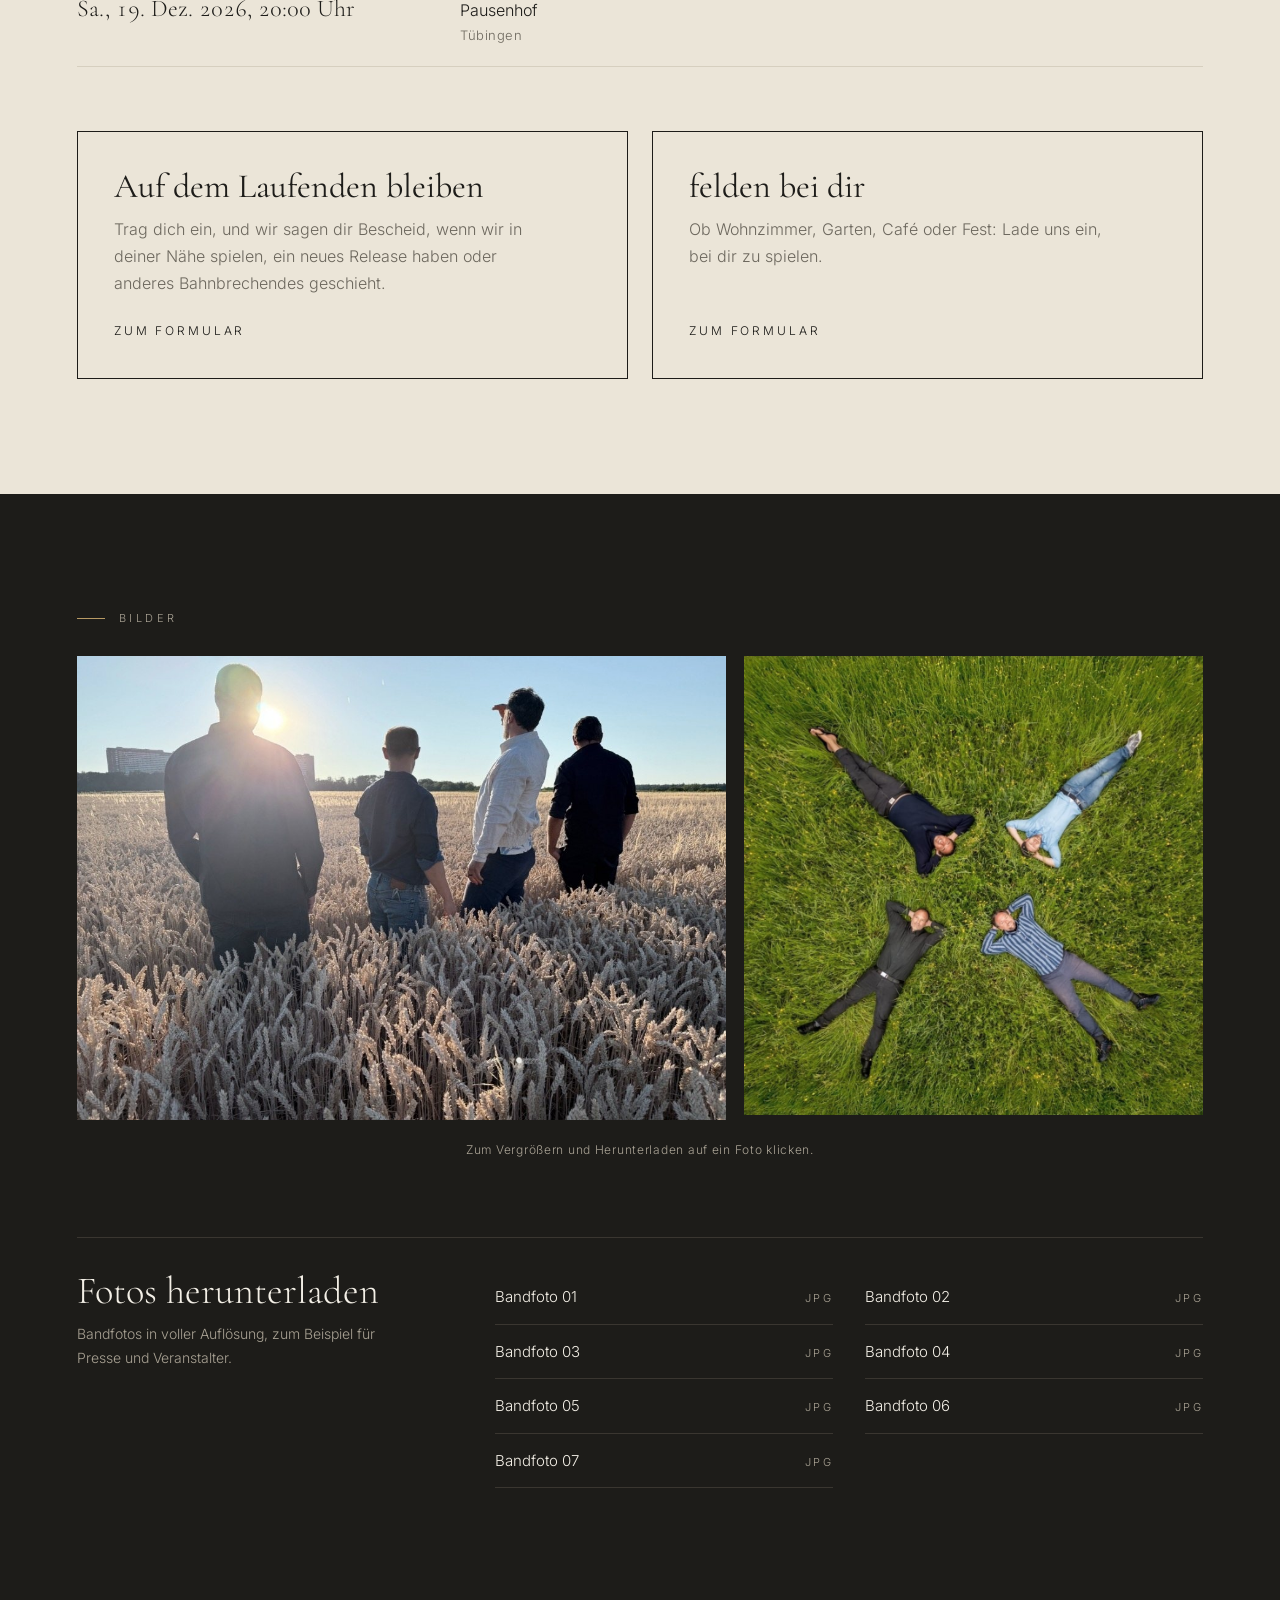
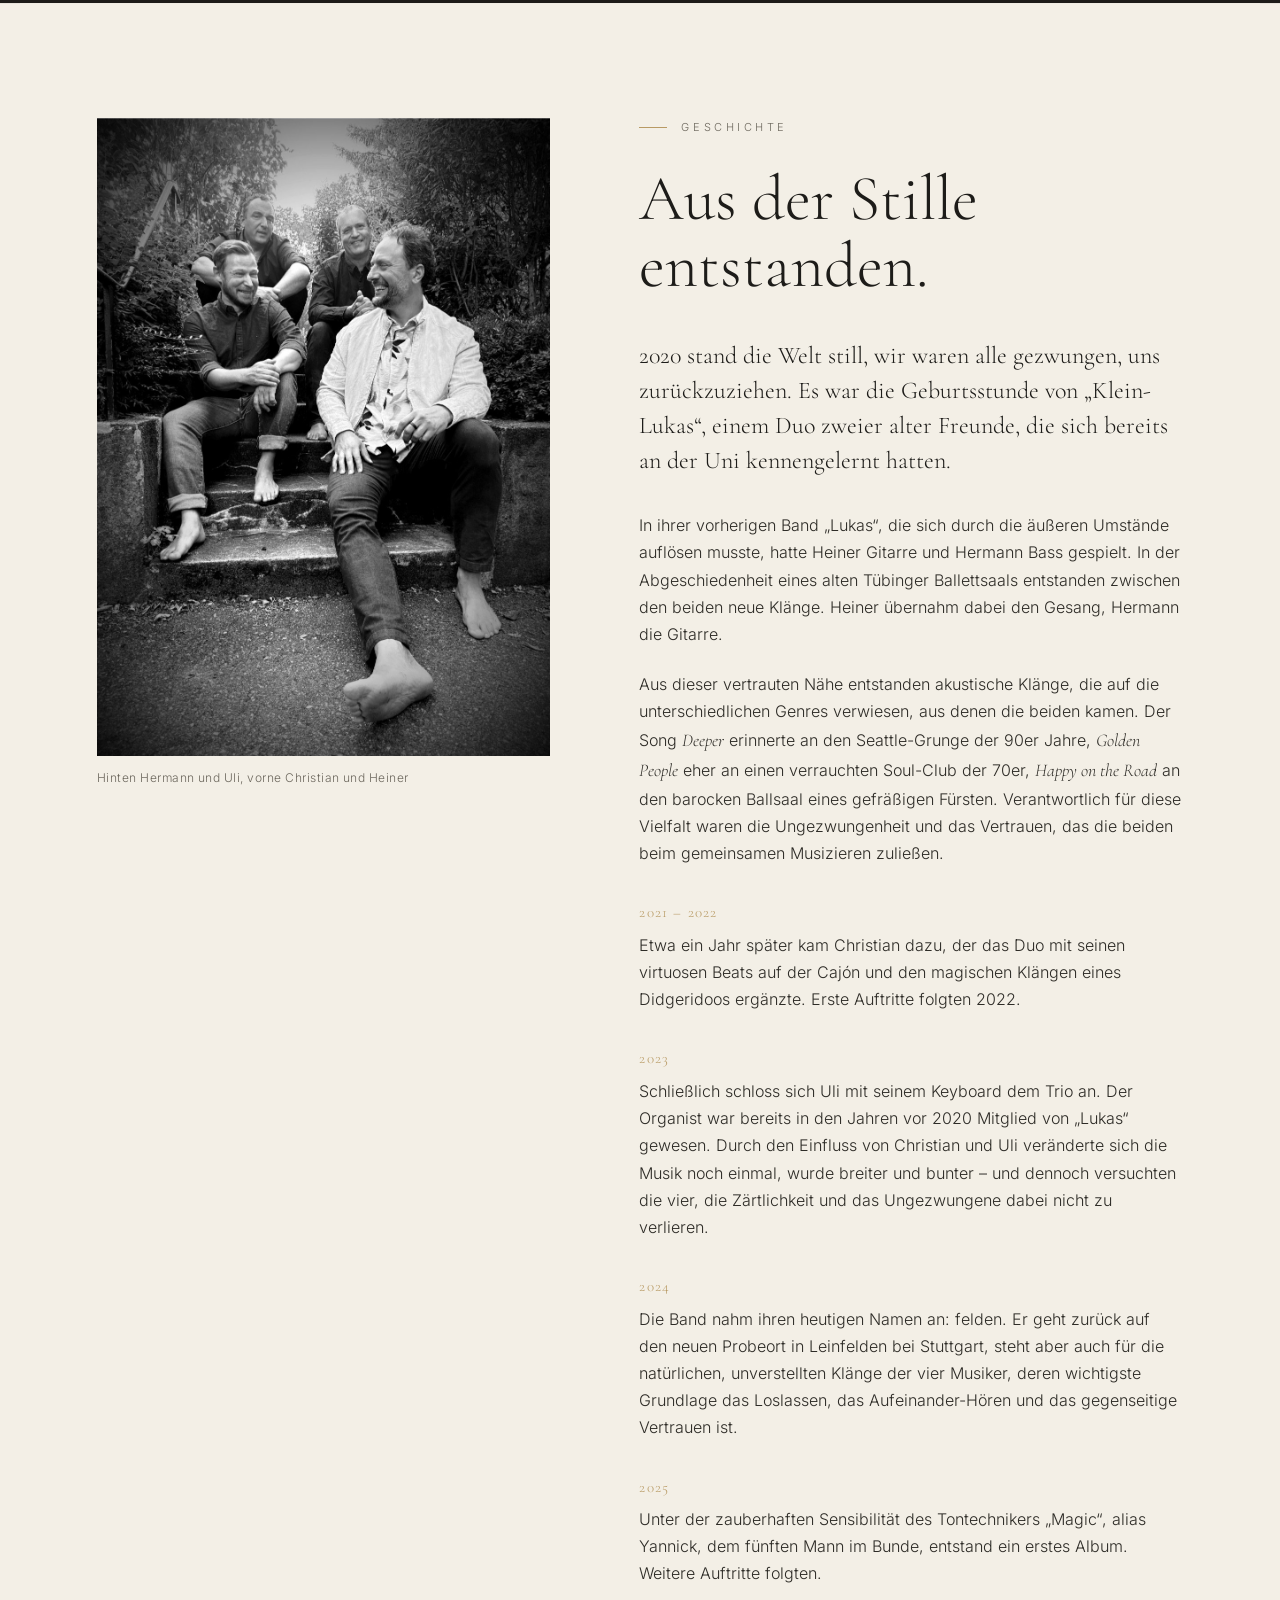
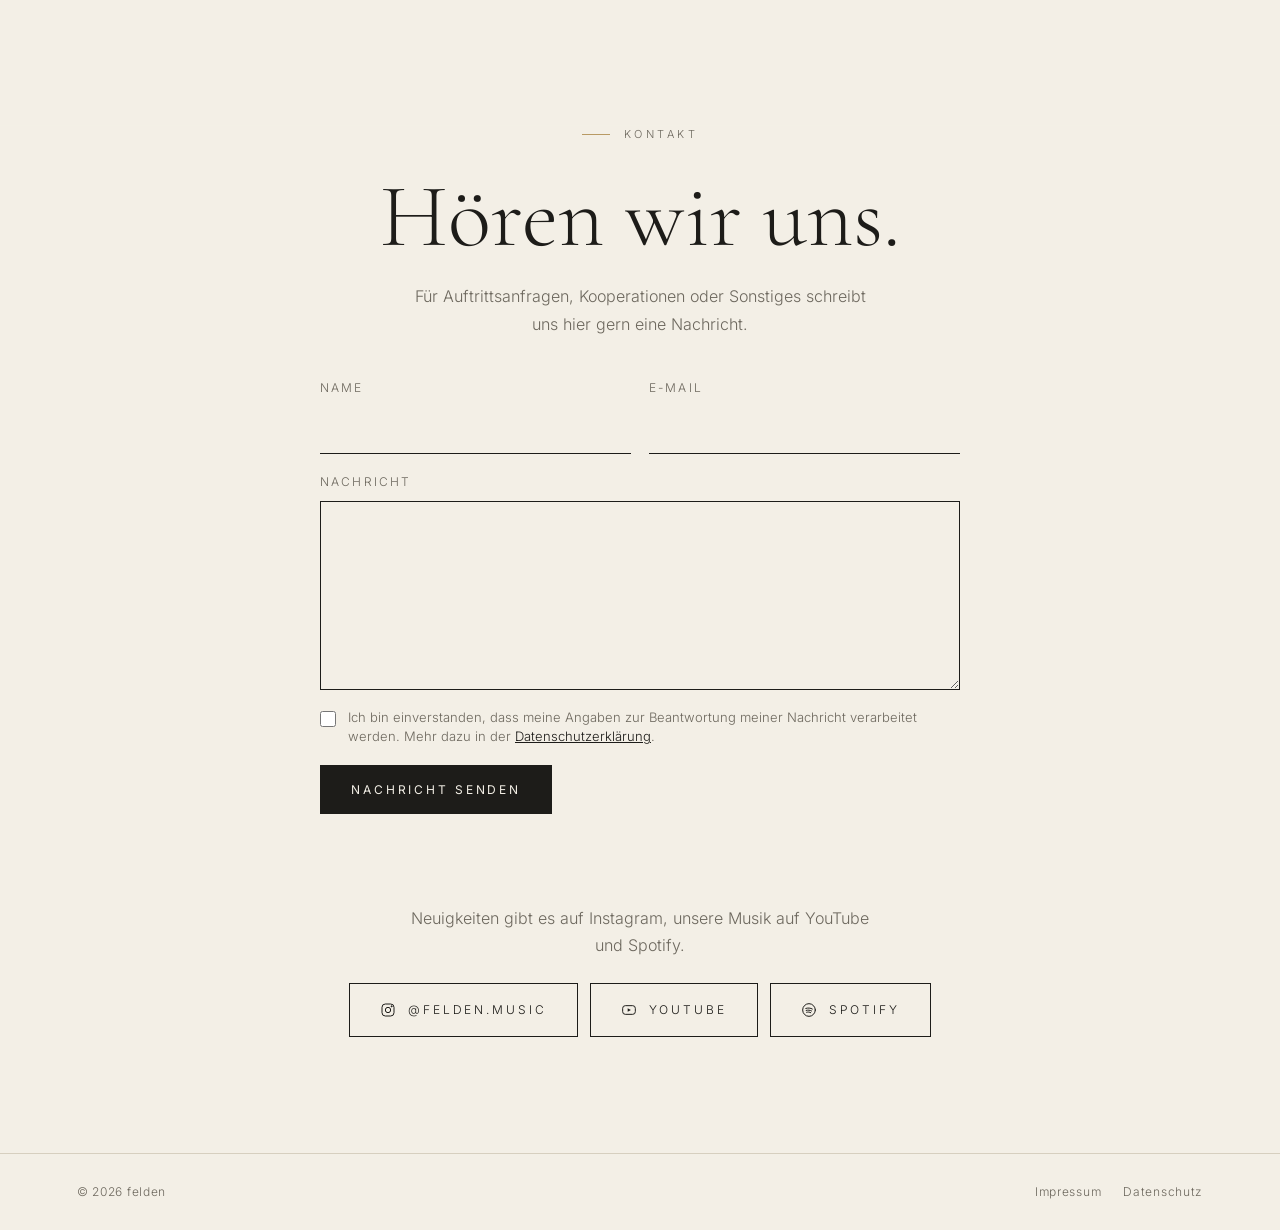
==== commit 5385ec8c: "Makes photos downloadable" ====
--- a/index.html
+++ b/index.html
@@ -237,6 +237,16 @@
   .hp{position:absolute;left:-9999px;width:1px;height:1px;opacity:0}
   .contact p.more{margin:56px auto 24px}
   @media (max-width:700px){.cform .row{grid-template-columns:1fr}.cform .send{align-self:stretch;justify-content:center}}
+  
+    /* Fotos herunterladen */
+  .downloads{display:grid;grid-template-columns:minmax(0,1fr) minmax(0,2fr);gap:24px clamp(24px,5vw,80px);margin-top:clamp(48px,6vw,80px);padding-top:32px;border-top:1px solid #3a3630}
+  .downloads h3{font-family:var(--serif);font-weight:300;font-size:clamp(28px,3vw,40px);line-height:1.1}
+  .downloads p{color:#a9a294;font-size:14px;margin-top:10px;max-width:36ch}
+  .downloads ul{list-style:none;display:grid;grid-template-columns:repeat(2,minmax(0,1fr));gap:0 32px;align-content:start}
+  .downloads a{display:flex;justify-content:space-between;align-items:baseline;gap:16px;padding:14px 0;border-bottom:1px solid #3a3630;color:inherit;text-decoration:none;font-size:15px;transition:color .3s,padding .3s}
+  .downloads a span{font-size:11px;letter-spacing:.22em;color:#a9a294}
+  .downloads a:hover,.downloads a:focus-visible{color:var(--wheat);padding-left:6px}
+  @media (max-width:700px){.downloads,.downloads ul{grid-template-columns:1fr}}
 </style>
 </head>
 <body>
@@ -334,6 +344,21 @@
       <!-- <button class="shot g4 reveal" type="button" data-full="images/download/felden-weizenfeld-abend.webp" aria-label="Foto vergrößern: Die Band im Weizenfeld bei Sonnenuntergang"><img src="images/feld-abend.webp" alt="Die Band im Weizenfeld bei Sonnenuntergang" loading="lazy"></button> -->
     </div>
     <p class="gal-note reveal">Zum Vergrößern und Herunterladen auf ein Foto klicken.</p>
+        <div class="downloads reveal">
+      <div>
+        <h3>Fotos herunterladen</h3>
+        <p>Bandfotos in voller Auflösung, zum Beispiel für Presse und Veranstalter.</p>
+      </div>
+      <ul>
+        <li><a href="images/download/Bandfoto%2001.jpg" download>Bandfoto 01 <span>JPG</span></a></li>
+        <li><a href="images/download/Bandfoto%2002.jpg" download>Bandfoto 02 <span>JPG</span></a></li>
+        <li><a href="images/download/Bandfoto%2003.jpg" download>Bandfoto 03 <span>JPG</span></a></li>
+        <li><a href="images/download/Bandfoto%2004.JPG" download>Bandfoto 04 <span>JPG</span></a></li>
+        <li><a href="images/download/Bandfoto%2005.JPG" download>Bandfoto 05 <span>JPG</span></a></li>
+        <li><a href="images/download/Bandfoto%2006.JPG" download>Bandfoto 06 <span>JPG</span></a></li>
+        <li><a href="images/download/Bandfoto%2007.jpg" download>Bandfoto 07 <span>JPG</span></a></li>
+      </ul>
+    </div>
   </div>
 </section>
 
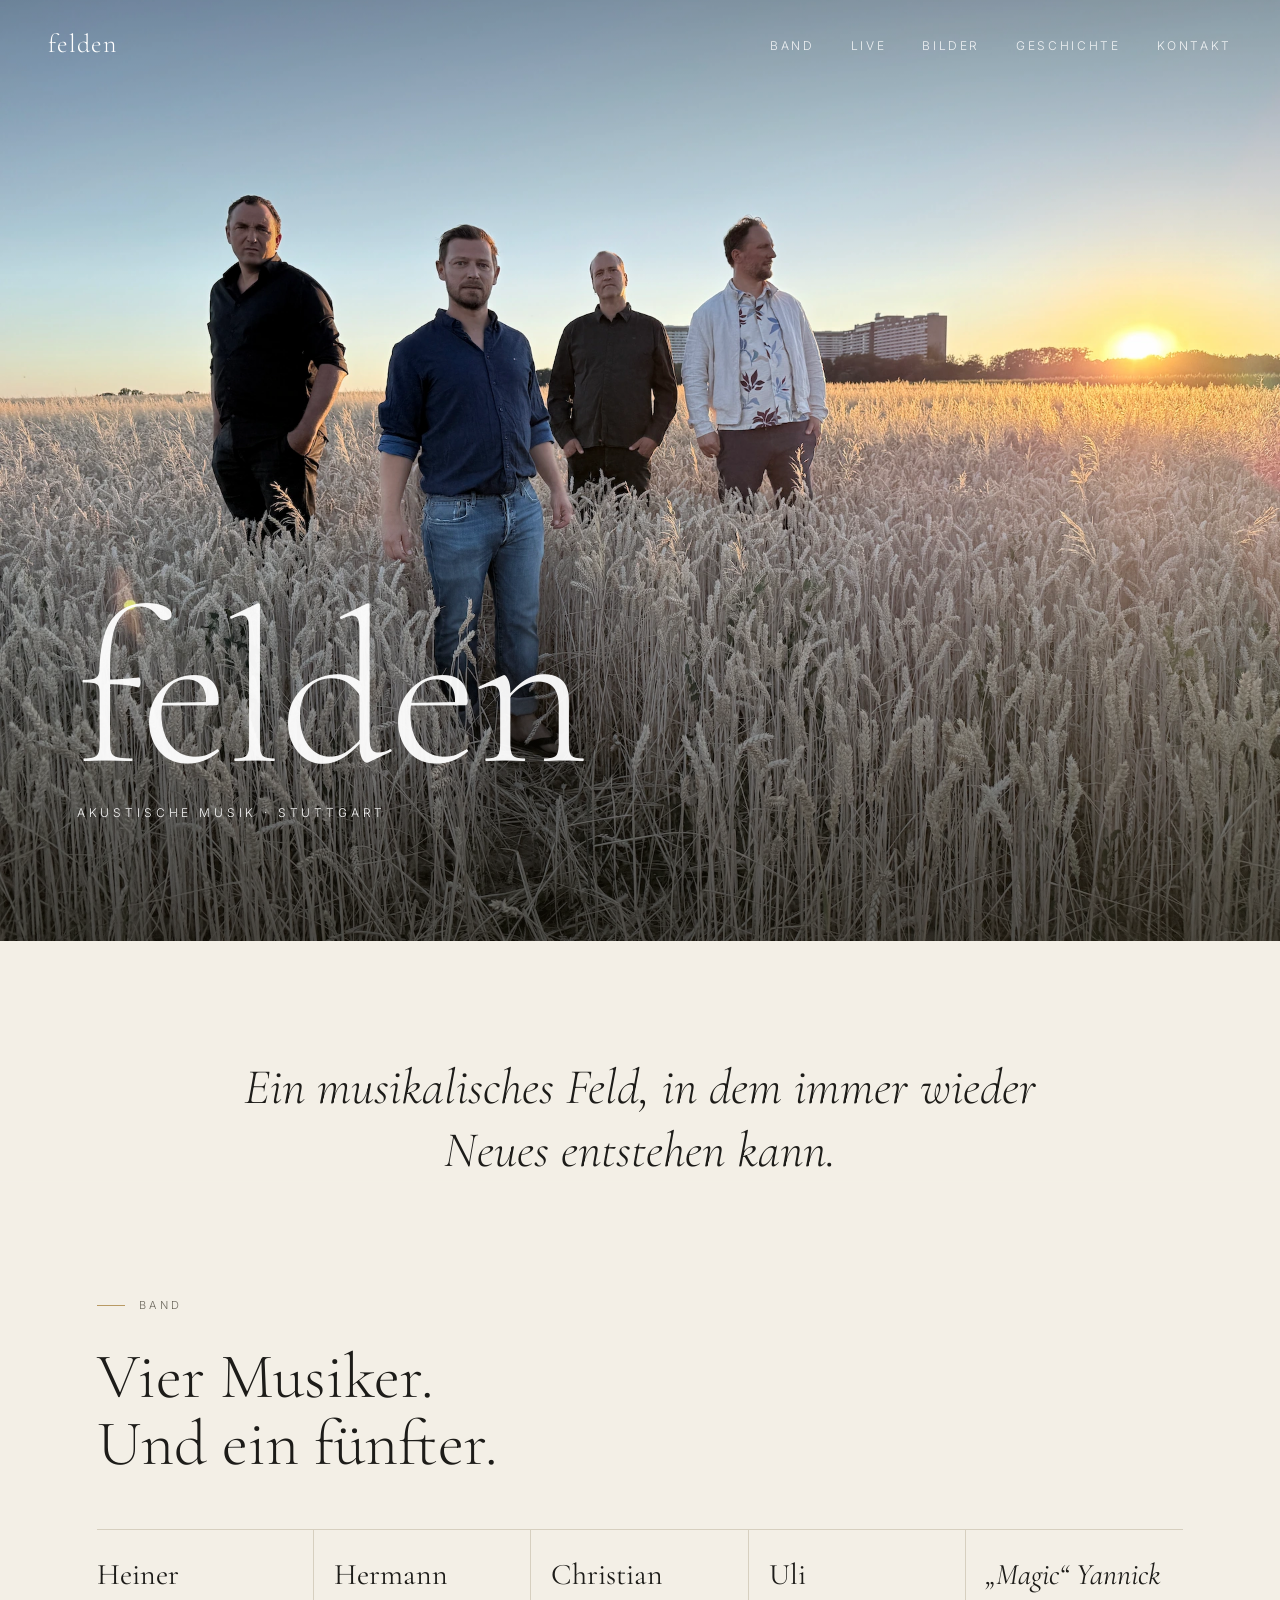
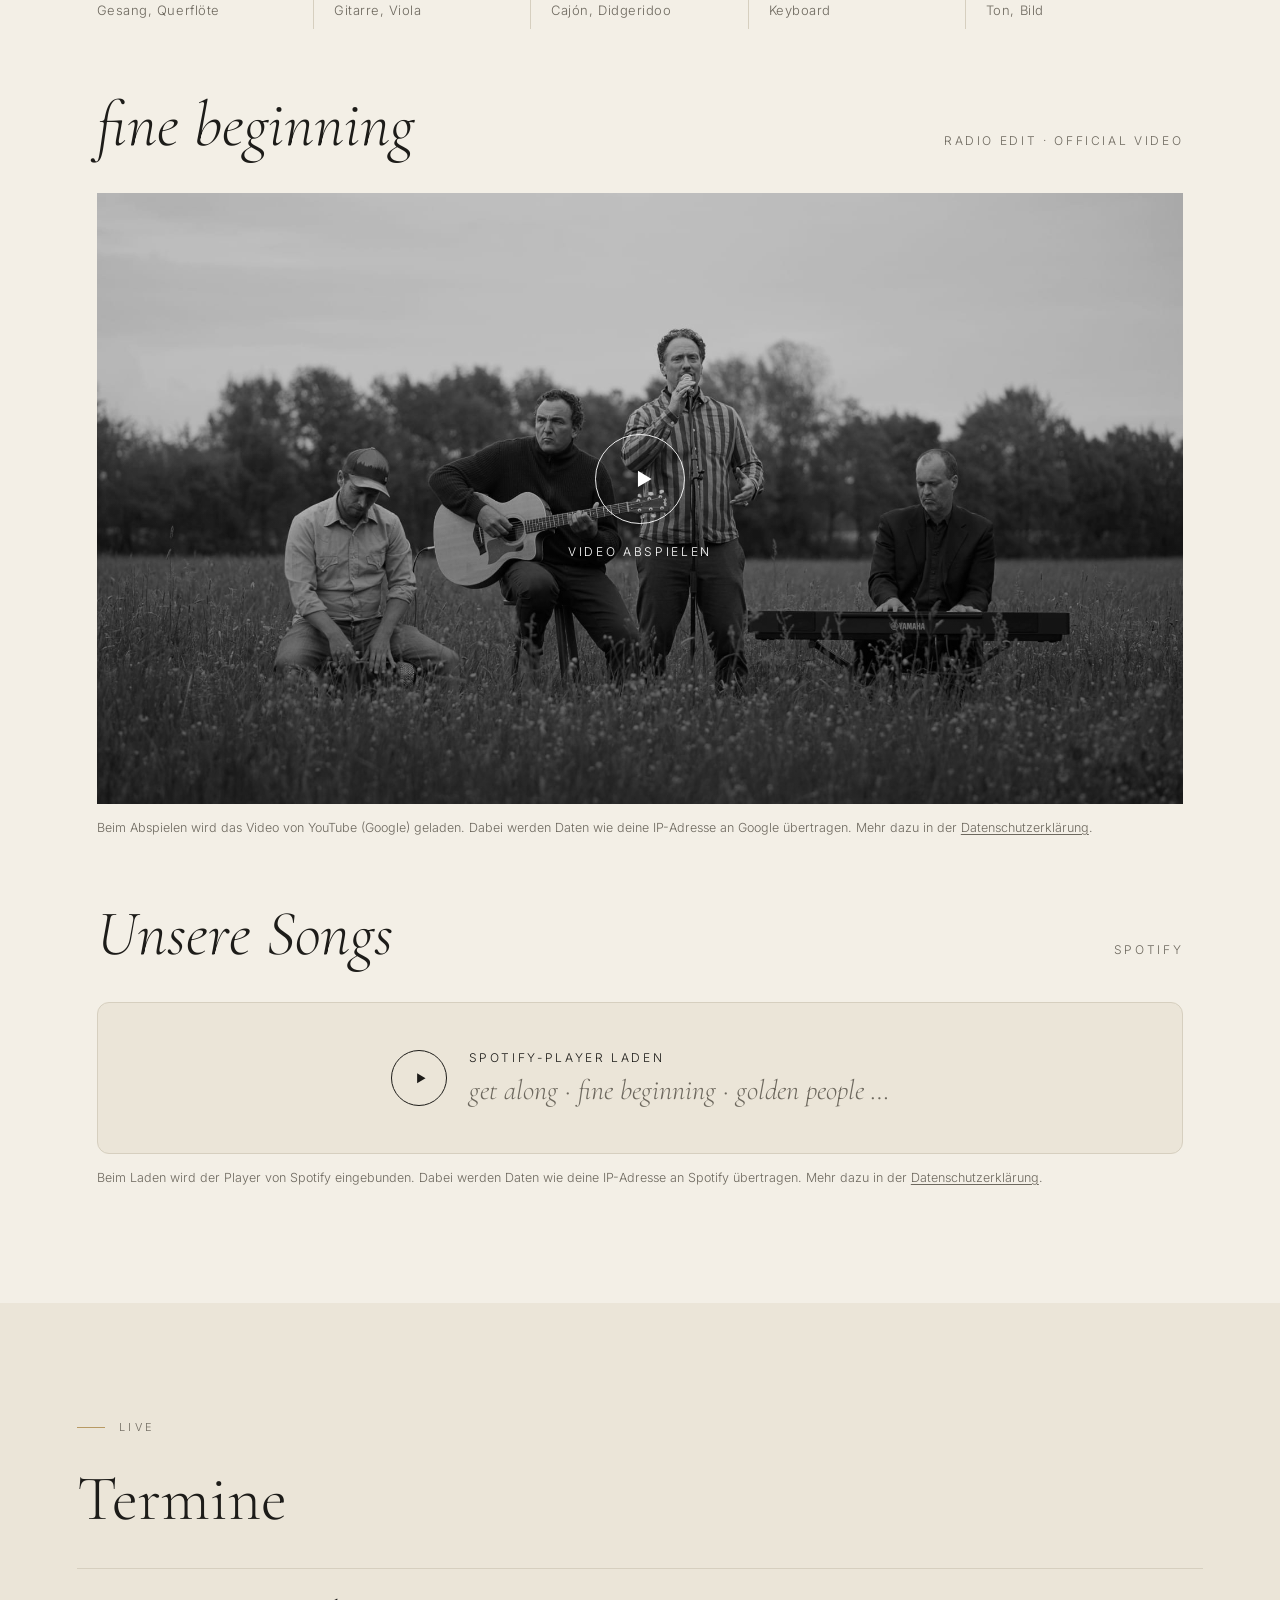
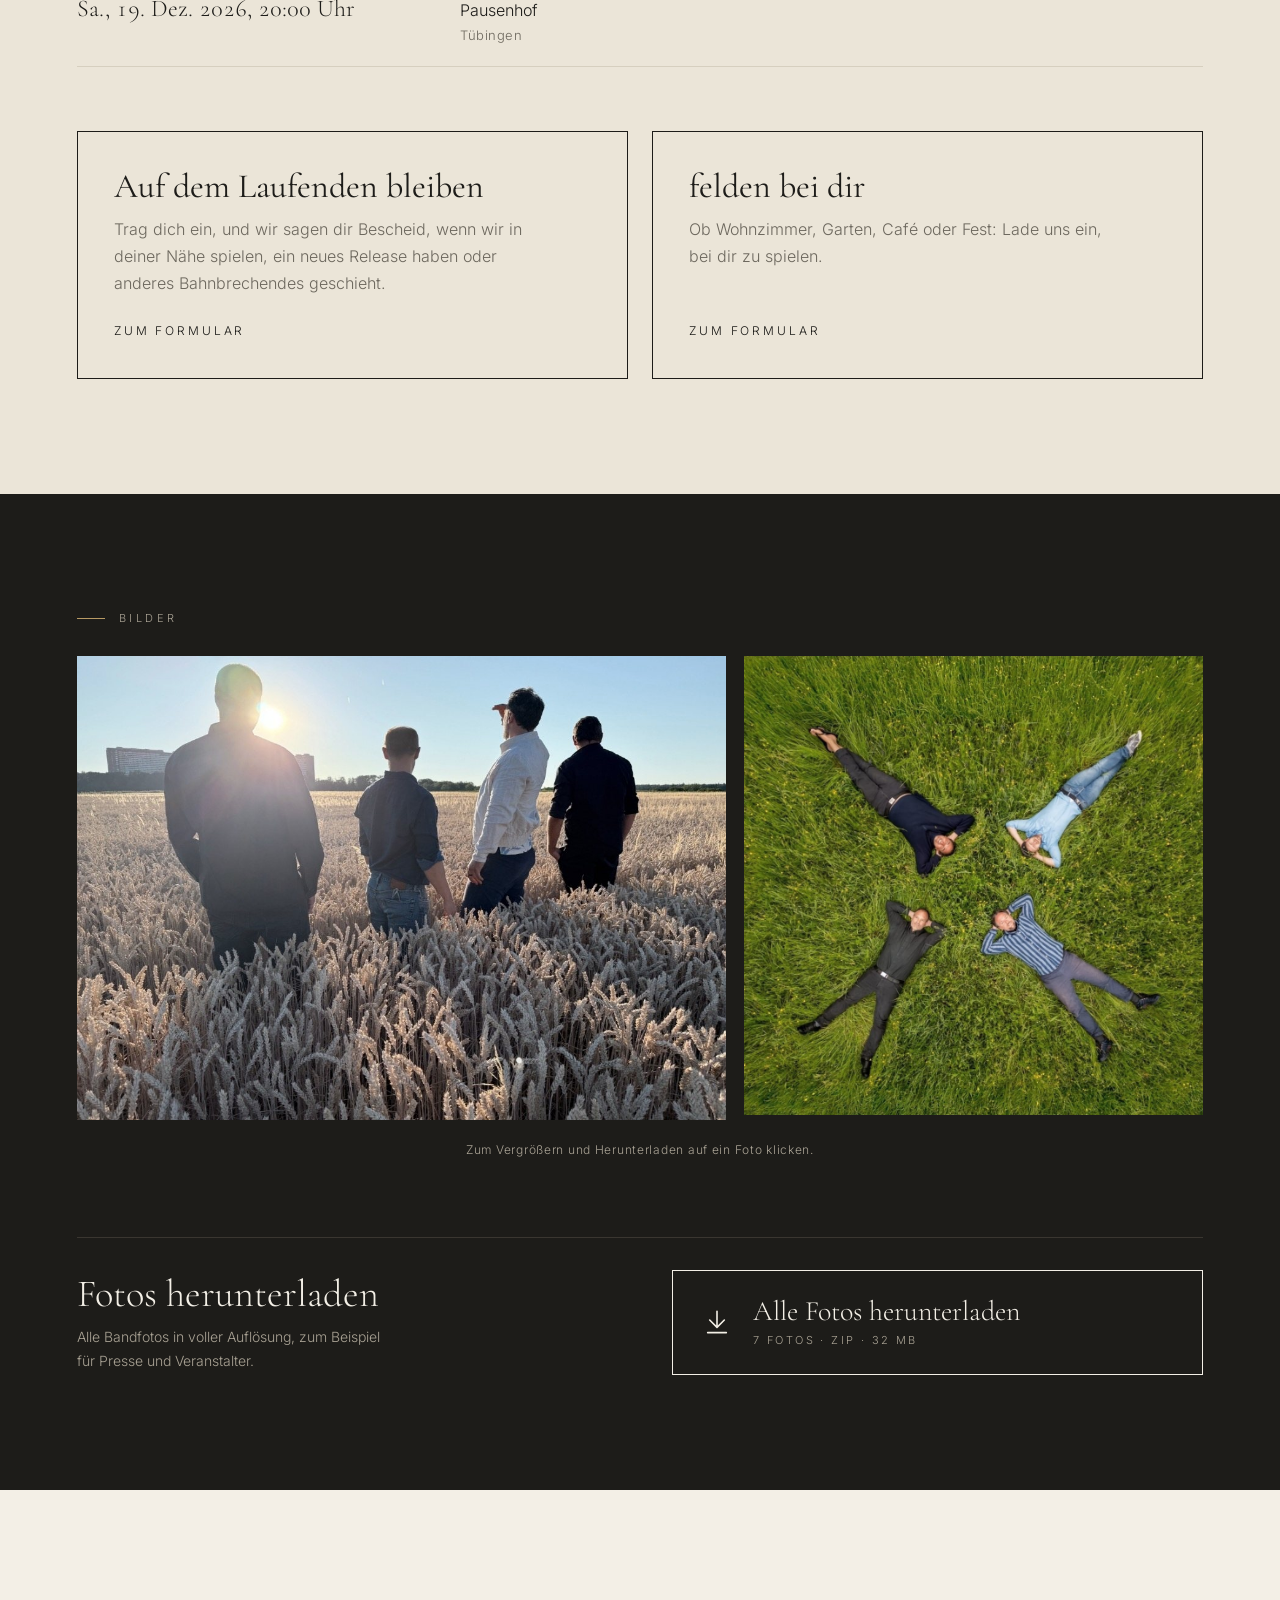
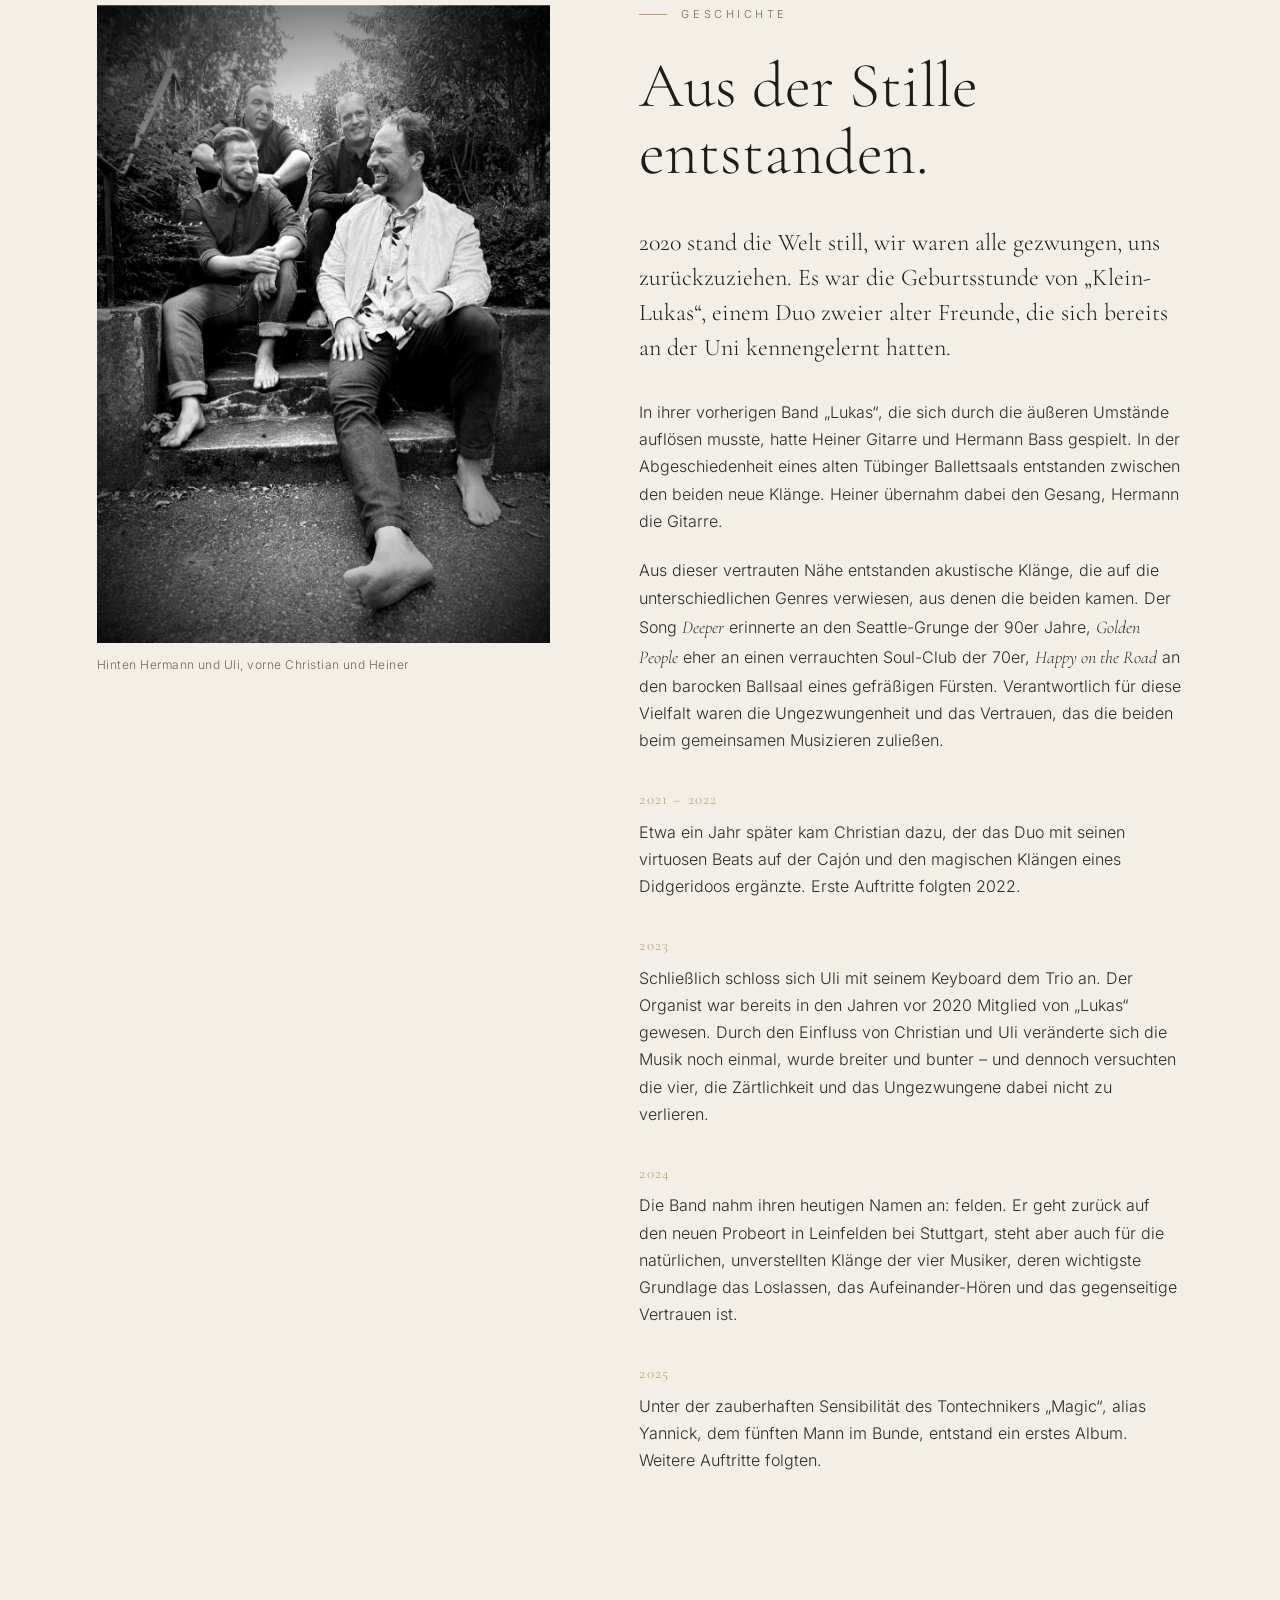
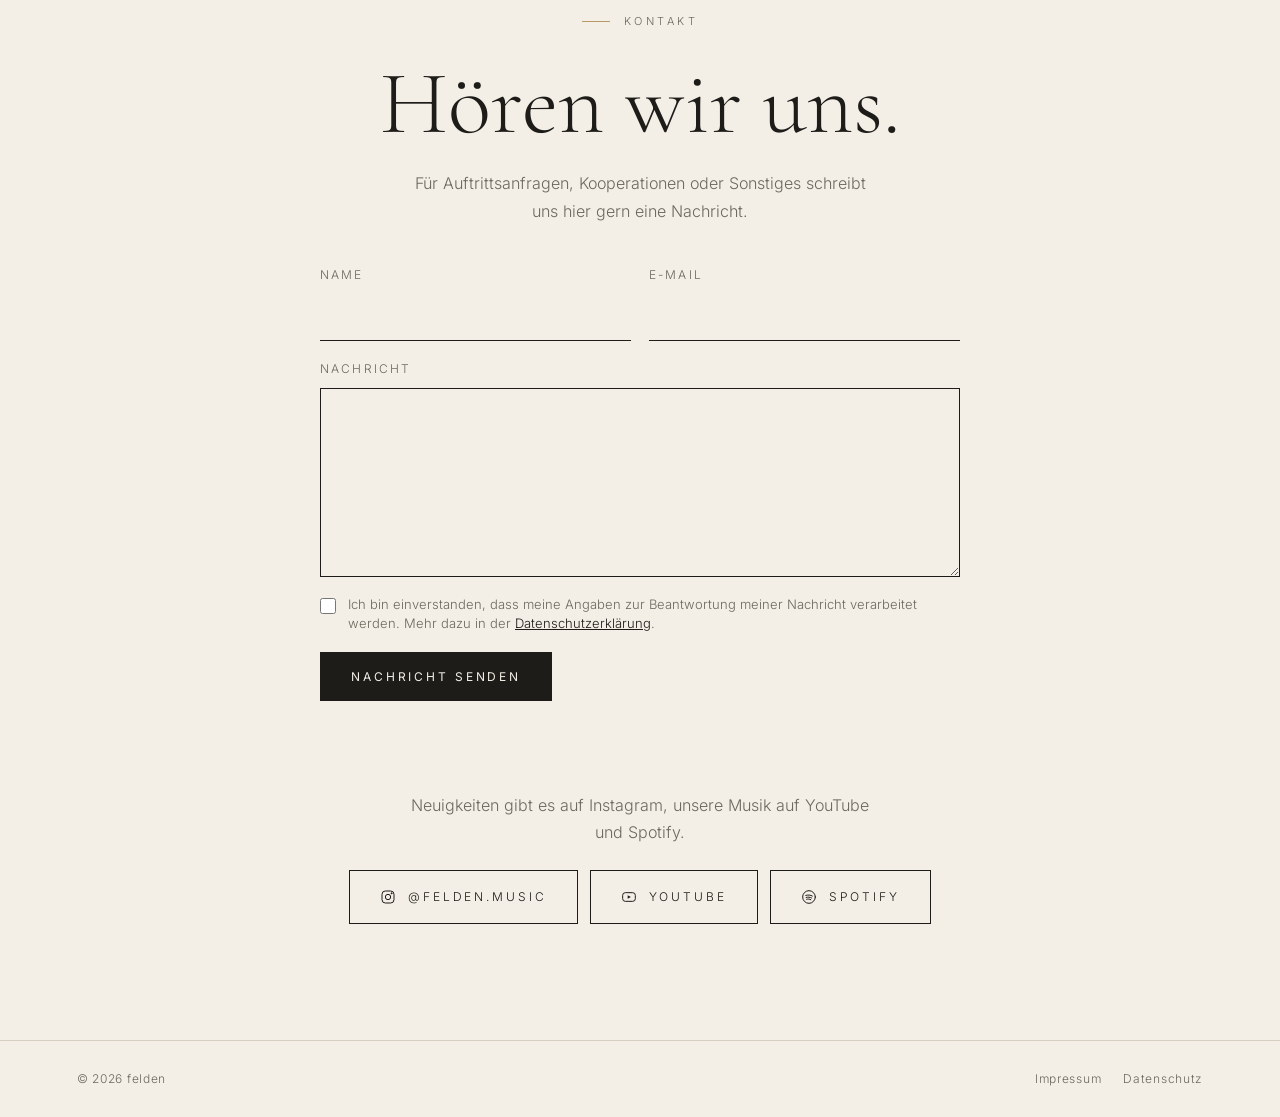
==== commit 579c20b4: "Creates ZIP image download" ====
--- a/index.html
+++ b/index.html
@@ -1,552 +1,1613 @@
 <!doctype html>
 <html lang="de">
+
 <head>
-<meta charset="utf-8">
-<meta name="viewport" content="width=device-width, initial-scale=1">
-<title>felden</title>
-<meta name="description" content="felden – akustische Musik aus Stuttgart. Heiner, Hermann, Christian und Uli.">
-<meta property="og:title" content="felden">
-<meta property="og:description" content="Ein musikalisches Feld, in dem immer wieder Neues entstehen kann.">
-<meta property="og:image" content="images/feld-abend.webp">
-<link rel="stylesheet" href="fonts/fonts.css">
-<style>
-  :root{
-    --bg:#f3efe6;
-    --paper:#ebe5d8;
-    --ink:#1d1c19;
-    --soft:#6d685e;
-    --line:#d6cfbf;
-    --wheat:#b89a64;
-    --serif:"Cormorant Garamond", Georgia, serif;
-    --sans:"Inter", system-ui, -apple-system, sans-serif;
-  }
-  *{box-sizing:border-box;margin:0;padding:0}
-  html{scroll-behavior:smooth}
-  body{background:var(--bg);color:var(--ink);font-family:var(--sans);font-weight:300;font-size:16px;line-height:1.7;-webkit-font-smoothing:antialiased}
-  img{display:block;max-width:100%}
-  a{color:inherit}
-
-  /* Navigation */
-  #nav{position:fixed;inset:0 0 auto 0;z-index:10;display:flex;justify-content:space-between;align-items:center;padding:22px clamp(16px,4vw,48px);transition:background .5s,color .5s,padding .5s;color:#fff}
-  #nav.solid{background:rgba(243,239,230,.92);backdrop-filter:blur(8px);-webkit-backdrop-filter:blur(8px);color:var(--ink);padding-top:14px;padding-bottom:14px}
-  #nav .logo{font-family:var(--serif);font-size:26px;letter-spacing:.04em;text-decoration:none}
-  #nav ul{list-style:none;display:flex;gap:clamp(16px,3vw,36px)}
-  #nav ul a{text-decoration:none;font-size:12px;letter-spacing:.22em;text-transform:uppercase;opacity:.85}
-  #nav ul a:hover{opacity:1}
-
-  /* Hero */
-  .hero{position:sticky;top:min(0px, calc(100svh - 73.52vw));z-index:0;width:100%;aspect-ratio:1065/783;overflow:hidden;color:#fff;background:#3a3428}
-  :where(.hero ~ section, .hero ~ footer){position:relative;z-index:1;background:var(--bg)}
-  :where(.hero ~ section){box-shadow:0 0 0 100vmax var(--bg);clip-path:inset(0 -100vmax)}
-  .gallery{box-shadow:0 0 0 100vmax var(--section-bg)!important}
-  .gallery{--section-bg:var(--ink)}
-  .hero img{position:absolute;inset:0;width:100%;height:100%;object-fit:cover;object-position:50% 50%;transform:scale(var(--zoom,1));transform-origin:50% 45%}
-  .hero::after{content:"";position:absolute;inset:0;background:linear-gradient(180deg,rgba(0,0,0,.28) 0%,rgba(0,0,0,0) 30%,rgba(0,0,0,0) 55%,rgba(20,15,5,.55) 100%)}
-  .hero .title{position:absolute;z-index:2;left:clamp(16px,6vw,80px);bottom:calc(max(0px, 100% - 100svh) + clamp(18px,6vw,96px))}
-  .hero h1{font-family:var(--serif);font-weight:300;font-size:clamp(56px,17vw,220px);line-height:.85;letter-spacing:-.01em;opacity:0;animation:rise 1.6s .3s ease-out forwards}
-  .hero p{margin-top:clamp(8px,1.4vw,18px);font-size:12px;letter-spacing:.32em;text-transform:uppercase;opacity:0;animation:rise 1.6s .9s ease-out forwards}
-  @keyframes rise{from{opacity:0;transform:translateY(14px)}to{opacity:.95;transform:none}}
-
-  :root{--space:clamp(64px,9vw,120px)}
-  section{padding:var(--space) clamp(16px,6vw,80px)}
-  .label{font-size:11px;letter-spacing:.32em;text-transform:uppercase;color:var(--soft);margin-bottom:28px;display:flex;align-items:center;gap:14px}
-  .label::before{content:"";width:28px;height:1px;background:var(--wheat)}
-
-  /* Intro quote */
-  .intro{max-width:980px;margin:0 auto;text-align:center;padding-bottom:0}
-  .intro blockquote{font-family:var(--serif);font-style:italic;font-weight:300;font-size:clamp(28px,4.2vw,50px);line-height:1.25}
-  .intro .label{justify-content:center}
-  .intro .label::after{content:"";width:28px;height:1px;background:var(--wheat)}
-
-  /* Bio */
-  .bio{display:grid;grid-template-columns:minmax(0,5fr) minmax(0,6fr);gap:clamp(40px,7vw,110px);max-width:1240px;margin:0 auto}
-  .bio figure{position:sticky;top:96px;align-self:start}
-  .bio figure img{width:100%;aspect-ratio:1023/1440;object-fit:cover}
-  .bio figcaption{font-size:12px;color:var(--soft);margin-top:12px;letter-spacing:.04em}
-  .bio h2{font-family:var(--serif);font-weight:300;font-size:clamp(40px,5vw,64px);line-height:1.05;margin-bottom:40px}
-  .bio p{margin-bottom:1.4em;max-width:60ch;color:#2e2c27}
-  .bio p.lead{font-family:var(--serif);font-size:24px;line-height:1.45;color:var(--ink)}
-  .year{font-family:var(--serif);font-size:15px;color:var(--wheat);letter-spacing:.08em;display:block;margin-top:2.2em;margin-bottom:.4em}
-  em.song{font-style:italic;font-family:var(--serif);font-size:1.12em}
-
-  /* Wide image */
-  .wide{padding:0}
-  .wide img{width:100%;height:clamp(320px,72vh,820px);object-fit:cover;object-position:50% 45%}
-
-  /* Band */
-  .band{max-width:1240px;margin:0 auto}
-  .band h2{font-family:var(--serif);font-weight:300;font-size:clamp(40px,5vw,64px);line-height:1.05;margin-bottom:clamp(32px,4vw,56px)}
-  .members{display:grid;grid-template-columns:repeat(5,1fr);border-top:1px solid var(--line)}
-  .member{padding:28px 20px 8px 0;border-right:1px solid var(--line)}
-  .member + .member{padding-left:20px}
-  .member:last-child{border-right:0}
-  .member h3{font-family:var(--serif);font-weight:400;font-size:30px;line-height:1.1;margin-bottom:8px}
-  .member p{font-size:13px;color:var(--soft);letter-spacing:.04em}
-  .member.extra h3{font-style:italic}
-
-  /* Gallery */
-  .gallery{background:var(--ink);color:var(--bg)}
-  .gallery .label{color:#a9a294}
-  .grid{display:grid;grid-template-columns:repeat(12,1fr);gap:clamp(8px,1.4vw,18px);max-width:1400px;margin:0 auto}
-  .grid img{width:100%;height:100%;object-fit:cover;filter:saturate(.92);transition:transform .8s cubic-bezier(.2,.7,.2,1)}
-  .shot{display:block;padding:0;border:0;background:none;overflow:hidden;cursor:zoom-in;min-width:0}
-  .shot:hover img{transform:scale(1.03)}
-  .shot:focus-visible{outline:2px solid var(--wheat);outline-offset:4px}
-  .gal-note{font-size:12px;letter-spacing:.06em;color:#a9a294;margin-top:20px;text-align:center}
-  .g1{grid-column:1/8;aspect-ratio:7/5}
-  .g2{grid-column:8/13;aspect-ratio:1/1}
-  .g3{grid-column:1/6;aspect-ratio:1/1}
-  @media (max-width:900px){.grid .shot{aspect-ratio:4/3}}
-  .g4{grid-column:6/13;aspect-ratio:7/5}
-  .gallery-inner{max-width:1400px;margin:0 auto}
-
-  /* Contact */
-  .contact{text-align:center;padding-top:0}
-  .contact h2{font-family:var(--serif);font-weight:300;font-size:clamp(44px,7vw,96px);line-height:1}
-  .contact p{color:var(--soft);margin:22px auto 40px;max-width:46ch}
-  .btn{display:inline-flex;align-items:center;gap:12px;text-decoration:none;font-size:12px;letter-spacing:.24em;text-transform:uppercase;padding:16px 30px;border:1px solid var(--ink);transition:background .3s,color .3s}
-  .btn:hover{background:var(--ink);color:var(--bg)}
-  .contact .links{display:flex;justify-content:center;flex-wrap:wrap;gap:12px}
-  .btn{gap:12px}
-  .btn svg{width:16px;height:16px}
-
-  footer{display:flex;justify-content:space-between;flex-wrap:wrap;gap:12px;padding:28px clamp(16px,6vw,80px);border-top:1px solid var(--line);font-size:12px;color:var(--soft);letter-spacing:.06em}
-  footer a{text-decoration:none}
-
-  /* Reveal */
-  .reveal{opacity:0;transform:translateY(24px);transition:opacity 1.2s ease,transform 1.2s ease}
-  .reveal.in{opacity:1;transform:none}
-  @media (prefers-reduced-motion:reduce){
-    .reveal{opacity:1;transform:none;transition:none}
-    .hero h1,.hero p{animation:none;opacity:1;transform:none}
-  }
-
-  @media (max-width:900px){
-    .bio{grid-template-columns:1fr}
-    .bio figure{position:static;max-width:520px}
-    .members{grid-template-columns:1fr 1fr}
-    .member,.member + .member{padding:24px 16px 16px 0;border-right:0;border-bottom:1px solid var(--line)}
-    .member:nth-child(even){padding-left:16px;border-left:1px solid var(--line)}
-    .member.extra{grid-column:1/-1;text-align:center;padding:24px 0 16px!important}
-    .g1,.g2,.g3,.g4{grid-column:1/-1}
-  }
-  @media (max-width:380px){
-    #nav ul{gap:10px!important}
-    #nav ul a{letter-spacing:.12em;font-size:11px}
-  }
-  @media (max-width:560px){
-    .hero p{font-size:10px;letter-spacing:.2em}
-    #nav ul{gap:14px}
-    #nav ul li.hide-s{display:none}
-    .bio p.lead{font-size:21px}
-  }
-
-  /* YouTube – Zwei-Klick-Lösung (DSGVO) */
-  .yt{aspect-ratio:16/9;background:#000}
-  .yt img{width:100%;height:100%;object-fit:cover;opacity:.78;transition:transform 1.2s cubic-bezier(.2,.7,.2,1),opacity .6s}
-  .yt:hover img{transform:scale(1.03);opacity:.65}
-  .yt-btn{position:absolute;inset:0;display:flex;flex-direction:column;align-items:center;justify-content:center;gap:18px;background:linear-gradient(180deg,rgba(0,0,0,0) 40%,rgba(0,0,0,.4));border:0;color:#fff;cursor:pointer;font:inherit}
-  .yt-circle{width:clamp(64px,7vw,92px);height:clamp(64px,7vw,92px);border-radius:50%;border:1px solid rgba(255,255,255,.9);display:grid;place-items:center;transition:background .35s,color .35s,transform .35s}
-  .yt-circle svg{width:34%;height:34%;margin-left:6%}
-  .yt-btn:hover .yt-circle,.yt-btn:focus-visible .yt-circle{background:#fff;color:#111;transform:scale(1.06)}
-  .yt-t{font-size:12px;letter-spacing:.22em;text-transform:uppercase}
-  .yt iframe{position:absolute;inset:0;width:100%;height:100%;border:0}
-  .yt-note{font-size:12.5px;line-height:1.6;opacity:.72;margin-top:14px;max-width:none}
-  .yt-note a{text-decoration:underline;text-underline-offset:2px}
-  .video-head{display:flex;justify-content:space-between;align-items:baseline;flex-wrap:wrap;gap:12px;margin-bottom:36px}
-  .video-head span{font-size:12px;letter-spacing:.22em;text-transform:uppercase;color:var(--soft)}
-  .yt-note{color:var(--soft);opacity:1}
-  footer nav{display:flex;flex-wrap:wrap;gap:8px 22px}
-
-  /* Band: Medien und Links */
-  .media{margin-top:clamp(44px,5vw,72px)}
-  .video-head h3{font-family:var(--serif);font-weight:300;font-style:italic;font-size:clamp(36px,5vw,64px);line-height:1}
-  .embed{position:relative;overflow:hidden}
-  .embed iframe{position:absolute;inset:0;width:100%;height:100%;border:0}
-  .sp{height:152px;background:var(--paper);border:1px solid var(--line);border-radius:12px}
-  .sp:has(iframe){border:0;background:transparent}
-  .sp .yt-circle{width:56px;height:56px}
-  .sp-btn{position:absolute;inset:0;display:flex;align-items:center;justify-content:center;gap:22px;padding:24px;background:none;border:0;color:var(--ink);cursor:pointer;font:inherit;text-align:left}
-  .sp-btn .yt-circle{border-color:var(--ink);flex:none}
-  .sp-btn:hover .yt-circle,.sp-btn:focus-visible .yt-circle{background:var(--ink);color:var(--bg);transform:scale(1.06)}
-  .sp-text{display:flex;flex-direction:column;gap:6px;min-width:0}
-  .sp-t{font-size:12px;letter-spacing:.22em;text-transform:uppercase}
-  .sp-s{font-family:var(--serif);font-style:italic;font-size:clamp(20px,2.4vw,28px);line-height:1.2;color:var(--soft)}
-
-  /* Live */
-  .live{background:var(--paper);box-shadow:0 0 0 100vmax var(--paper)!important}
-  .live-inner{max-width:1240px;margin:0 auto}
-  .live h2{font-family:var(--serif);font-weight:300;font-size:clamp(40px,5vw,64px);line-height:1.05;margin-bottom:36px}
-  .dates{list-style:none;border-top:1px solid var(--line)}
-  .dates li{display:grid;grid-template-columns:minmax(150px,1fr) minmax(0,2fr) auto;gap:8px 24px;align-items:baseline;padding:20px 0;border-bottom:1px solid var(--line)}
-  .dates .d{font-family:var(--serif);font-size:24px;font-variant-numeric:tabular-nums}
-  .dates .o{font-size:16px}
-  .dates .o small{display:block;color:var(--soft);font-size:13px;letter-spacing:.04em}
-  .dates .t{font-size:12px;letter-spacing:.2em;text-transform:uppercase;text-decoration:none;border-bottom:1px solid currentColor;padding-bottom:2px}
-  .dates li.none{display:block;font-family:var(--serif);font-style:italic;font-size:clamp(22px,2.4vw,28px);color:var(--soft)}
-  .forms{display:grid;grid-template-columns:1fr 1fr;gap:clamp(12px,2vw,24px);margin-top:clamp(40px,5vw,64px)}
-  .form{display:flex;flex-direction:column;gap:10px;padding:clamp(24px,3vw,36px);border:1px solid var(--ink);text-decoration:none;transition:background .3s,color .3s}
-  .form b{font-family:var(--serif);font-weight:400;font-size:clamp(26px,2.8vw,34px);line-height:1.1}
-  .form span{color:var(--soft);transition:color .3s;max-width:42ch}
-  .form i{font-style:normal;font-size:12px;letter-spacing:.24em;text-transform:uppercase;margin-top:auto;padding-top:14px}
-  .form:hover{background:var(--ink);color:var(--bg)}
-  .form:hover span{color:#cfc8b8}
-  @media (max-width:700px){
-    .contact .links{flex-direction:column;align-items:stretch;max-width:340px;margin:0 auto}
-    .contact .links .btn{justify-content:center}
-    .forms{grid-template-columns:1fr}
-    .dates li{grid-template-columns:1fr}
-    .sp-btn{gap:16px;padding:16px}
-    .sp-s{font-size:18px}
-  }
-
-  /* Lightbox */
-  .lb{border:0;padding:0;margin:0;width:100vw;height:100vh;height:100dvh;max-width:none;max-height:none;background:rgba(20,18,15,.96);color:#f3efe6}
-  .lb::backdrop{background:rgba(20,18,15,.96)}
-  .lb[open]{display:flex;align-items:center;justify-content:center}
-  .lb figure{display:flex;flex-direction:column;align-items:center;gap:16px;max-width:calc(100vw - 32px);padding:56px 0 24px}
-  .lb img{max-width:min(1400px,calc(100vw - 120px));max-height:calc(100dvh - 160px);object-fit:contain}
-  .lb figcaption{display:flex;flex-wrap:wrap;justify-content:center;align-items:baseline;gap:8px 24px;font-size:13px;color:#cfc8b8;text-align:center}
-  .lb-dl{font-size:12px;letter-spacing:.22em;text-transform:uppercase;color:#f3efe6;text-decoration:none;border-bottom:1px solid currentColor;padding-bottom:2px}
-  .lb button{position:absolute;background:none;border:0;color:#f3efe6;cursor:pointer;font:inherit}
-  .lb-x{top:16px;right:clamp(16px,3vw,32px);font-size:12px;letter-spacing:.22em;text-transform:uppercase;padding:8px 0}
-  .lb-prev,.lb-next{top:50%;transform:translateY(-50%);font-family:var(--serif);font-size:56px;line-height:1;padding:8px 12px;opacity:.75}
-  .lb-prev{left:clamp(4px,2vw,24px)}.lb-next{right:clamp(4px,2vw,24px)}
-  .lb button:hover{opacity:1}
-  .lb button:focus-visible,.lb-dl:focus-visible{outline:1px solid #f3efe6;outline-offset:4px}
-  @media (max-width:700px){
-    .lb img{max-width:calc(100vw - 32px)}
-    .lb-prev,.lb-next{top:auto;bottom:12px;transform:none;font-size:44px}
-    .lb figure{padding-bottom:72px}
-  }
-
-  /* Kontaktformular */
-  .cform{max-width:640px;margin:0 auto;text-align:left;display:flex;flex-direction:column;gap:18px}
-  .cform .row{display:grid;grid-template-columns:1fr 1fr;gap:18px}
-  .cform label{display:flex;flex-direction:column;gap:8px;font-size:12px;letter-spacing:.18em;text-transform:uppercase;color:var(--soft);min-width:0}
-  .cform input[type=text],.cform input[type=email],.cform textarea{font:inherit;font-size:16px;letter-spacing:0;text-transform:none;color:var(--ink);background:transparent;border:0;border-bottom:1px solid var(--ink);padding:10px 0;border-radius:0;width:100%}
-  .cform textarea{border:1px solid var(--ink);padding:12px;resize:vertical;min-height:140px}
-  .cform input:focus,.cform textarea:focus{outline:none;border-color:var(--wheat)}
-  .cform .consent{flex-direction:row;align-items:flex-start;gap:12px;font-size:13px;letter-spacing:0;text-transform:none;line-height:1.5}
-  .cform .consent input{margin-top:3px;width:16px;height:16px;accent-color:var(--ink);flex:none}
-  .cform .consent a{color:var(--ink)}
-  .cform .send{align-self:flex-start;background:var(--ink);color:var(--bg);cursor:pointer;font-family:inherit}
-  .cform .send:hover{background:transparent;color:var(--ink)}
-  .cform .send[disabled]{opacity:.5;cursor:wait}
-  .cf-status{font-size:14px;color:var(--ink);margin:0!important;min-height:1.2em}
-  .hp{position:absolute;left:-9999px;width:1px;height:1px;opacity:0}
-  .contact p.more{margin:56px auto 24px}
-  @media (max-width:700px){.cform .row{grid-template-columns:1fr}.cform .send{align-self:stretch;justify-content:center}}
-  
-    /* Fotos herunterladen */
-  .downloads{display:grid;grid-template-columns:minmax(0,1fr) minmax(0,2fr);gap:24px clamp(24px,5vw,80px);margin-top:clamp(48px,6vw,80px);padding-top:32px;border-top:1px solid #3a3630}
+  <meta charset="utf-8">
+  <meta name="viewport" content="width=device-width, initial-scale=1">
+  <title>felden</title>
+  <meta name="description" content="felden – akustische Musik aus Stuttgart. Heiner, Hermann, Christian und Uli.">
+  <meta property="og:title" content="felden">
+  <meta property="og:description" content="Ein musikalisches Feld, in dem immer wieder Neues entstehen kann.">
+  <meta property="og:image" content="images/feld-abend.webp">
+  <link rel="stylesheet" href="fonts/fonts.css">
+  <style>
+    :root {
+      --bg: #f3efe6;
+      --paper: #ebe5d8;
+      --ink: #1d1c19;
+      --soft: #6d685e;
+      --line: #d6cfbf;
+      --wheat: #b89a64;
+      --serif: "Cormorant Garamond", Georgia, serif;
+      --sans: "Inter", system-ui, -apple-system, sans-serif;
+    }
+
+    * {
+      box-sizing: border-box;
+      margin: 0;
+      padding: 0
+    }
+
+    html {
+      scroll-behavior: smooth
+    }
+
+    body {
+      background: var(--bg);
+      color: var(--ink);
+      font-family: var(--sans);
+      font-weight: 300;
+      font-size: 16px;
+      line-height: 1.7;
+      -webkit-font-smoothing: antialiased
+    }
+
+    img {
+      display: block;
+      max-width: 100%
+    }
+
+    a {
+      color: inherit
+    }
+
+    /* Navigation */
+    #nav {
+      position: fixed;
+      inset: 0 0 auto 0;
+      z-index: 10;
+      display: flex;
+      justify-content: space-between;
+      align-items: center;
+      padding: 22px clamp(16px, 4vw, 48px);
+      transition: background .5s, color .5s, padding .5s;
+      color: #fff
+    }
+
+    #nav.solid {
+      background: rgba(243, 239, 230, .92);
+      backdrop-filter: blur(8px);
+      -webkit-backdrop-filter: blur(8px);
+      color: var(--ink);
+      padding-top: 14px;
+      padding-bottom: 14px
+    }
+
+    #nav .logo {
+      font-family: var(--serif);
+      font-size: 26px;
+      letter-spacing: .04em;
+      text-decoration: none
+    }
+
+    #nav ul {
+      list-style: none;
+      display: flex;
+      gap: clamp(16px, 3vw, 36px)
+    }
+
+    #nav ul a {
+      text-decoration: none;
+      font-size: 12px;
+      letter-spacing: .22em;
+      text-transform: uppercase;
+      opacity: .85
+    }
+
+    #nav ul a:hover {
+      opacity: 1
+    }
+
+    /* Hero */
+    .hero {
+      position: sticky;
+      top: min(0px, calc(100svh - 73.52vw));
+      z-index: 0;
+      width: 100%;
+      aspect-ratio: 1065/783;
+      overflow: hidden;
+      color: #fff;
+      background: #3a3428
+    }
+
+    :where(.hero ~ section, .hero ~ footer) {
+      position: relative;
+      z-index: 1;
+      background: var(--bg)
+    }
+
+    :where(.hero ~ section) {
+      box-shadow: 0 0 0 100vmax var(--bg);
+      clip-path: inset(0 -100vmax)
+    }
+
+    .gallery {
+      box-shadow: 0 0 0 100vmax var(--section-bg) !important
+    }
+
+    .gallery {
+      --section-bg: var(--ink)
+    }
+
+    .hero img {
+      position: absolute;
+      inset: 0;
+      width: 100%;
+      height: 100%;
+      object-fit: cover;
+      object-position: 50% 50%;
+      transform: scale(var(--zoom, 1));
+      transform-origin: 50% 45%
+    }
+
+    .hero::after {
+      content: "";
+      position: absolute;
+      inset: 0;
+      background: linear-gradient(180deg, rgba(0, 0, 0, .28) 0%, rgba(0, 0, 0, 0) 30%, rgba(0, 0, 0, 0) 55%, rgba(20, 15, 5, .55) 100%)
+    }
+
+    .hero .title {
+      position: absolute;
+      z-index: 2;
+      left: clamp(16px, 6vw, 80px);
+      bottom: calc(max(0px, 100% - 100svh) + clamp(18px, 6vw, 96px))
+    }
+
+    .hero h1 {
+      font-family: var(--serif);
+      font-weight: 300;
+      font-size: clamp(56px, 17vw, 220px);
+      line-height: .85;
+      letter-spacing: -.01em;
+      opacity: 0;
+      animation: rise 1.6s .3s ease-out forwards
+    }
+
+    .hero p {
+      margin-top: clamp(8px, 1.4vw, 18px);
+      font-size: 12px;
+      letter-spacing: .32em;
+      text-transform: uppercase;
+      opacity: 0;
+      animation: rise 1.6s .9s ease-out forwards
+    }
+
+    @keyframes rise {
+      from {
+        opacity: 0;
+        transform: translateY(14px)
+      }
+
+      to {
+        opacity: .95;
+        transform: none
+      }
+    }
+
+    :root {
+      --space: clamp(64px, 9vw, 120px)
+    }
+
+    section {
+      padding: var(--space) clamp(16px, 6vw, 80px)
+    }
+
+    .label {
+      font-size: 11px;
+      letter-spacing: .32em;
+      text-transform: uppercase;
+      color: var(--soft);
+      margin-bottom: 28px;
+      display: flex;
+      align-items: center;
+      gap: 14px
+    }
+
+    .label::before {
+      content: "";
+      width: 28px;
+      height: 1px;
+      background: var(--wheat)
+    }
+
+    /* Intro quote */
+    .intro {
+      max-width: 980px;
+      margin: 0 auto;
+      text-align: center;
+      padding-bottom: 0
+    }
+
+    .intro blockquote {
+      font-family: var(--serif);
+      font-style: italic;
+      font-weight: 300;
+      font-size: clamp(28px, 4.2vw, 50px);
+      line-height: 1.25
+    }
+
+    .intro .label {
+      justify-content: center
+    }
+
+    .intro .label::after {
+      content: "";
+      width: 28px;
+      height: 1px;
+      background: var(--wheat)
+    }
+
+    /* Bio */
+    .bio {
+      display: grid;
+      grid-template-columns: minmax(0, 5fr) minmax(0, 6fr);
+      gap: clamp(40px, 7vw, 110px);
+      max-width: 1240px;
+      margin: 0 auto
+    }
+
+    .bio figure {
+      position: sticky;
+      top: 96px;
+      align-self: start
+    }
+
+    .bio figure img {
+      width: 100%;
+      aspect-ratio: 1023/1440;
+      object-fit: cover
+    }
+
+    .bio figcaption {
+      font-size: 12px;
+      color: var(--soft);
+      margin-top: 12px;
+      letter-spacing: .04em
+    }
+
+    .bio h2 {
+      font-family: var(--serif);
+      font-weight: 300;
+      font-size: clamp(40px, 5vw, 64px);
+      line-height: 1.05;
+      margin-bottom: 40px
+    }
+
+    .bio p {
+      margin-bottom: 1.4em;
+      max-width: 60ch;
+      color: #2e2c27
+    }
+
+    .bio p.lead {
+      font-family: var(--serif);
+      font-size: 24px;
+      line-height: 1.45;
+      color: var(--ink)
+    }
+
+    .year {
+      font-family: var(--serif);
+      font-size: 15px;
+      color: var(--wheat);
+      letter-spacing: .08em;
+      display: block;
+      margin-top: 2.2em;
+      margin-bottom: .4em
+    }
+
+    em.song {
+      font-style: italic;
+      font-family: var(--serif);
+      font-size: 1.12em
+    }
+
+    /* Wide image */
+    .wide {
+      padding: 0
+    }
+
+    .wide img {
+      width: 100%;
+      height: clamp(320px, 72vh, 820px);
+      object-fit: cover;
+      object-position: 50% 45%
+    }
+
+    /* Band */
+    .band {
+      max-width: 1240px;
+      margin: 0 auto
+    }
+
+    .band h2 {
+      font-family: var(--serif);
+      font-weight: 300;
+      font-size: clamp(40px, 5vw, 64px);
+      line-height: 1.05;
+      margin-bottom: clamp(32px, 4vw, 56px)
+    }
+
+    .members {
+      display: grid;
+      grid-template-columns: repeat(5, 1fr);
+      border-top: 1px solid var(--line)
+    }
+
+    .member {
+      padding: 28px 20px 8px 0;
+      border-right: 1px solid var(--line)
+    }
+
+    .member+.member {
+      padding-left: 20px
+    }
+
+    .member:last-child {
+      border-right: 0
+    }
+
+    .member h3 {
+      font-family: var(--serif);
+      font-weight: 400;
+      font-size: 30px;
+      line-height: 1.1;
+      margin-bottom: 8px
+    }
+
+    .member p {
+      font-size: 13px;
+      color: var(--soft);
+      letter-spacing: .04em
+    }
+
+    .member.extra h3 {
+      font-style: italic
+    }
+
+    /* Gallery */
+    .gallery {
+      background: var(--ink);
+      color: var(--bg)
+    }
+
+    .gallery .label {
+      color: #a9a294
+    }
+
+    .grid {
+      display: grid;
+      grid-template-columns: repeat(12, 1fr);
+      gap: clamp(8px, 1.4vw, 18px);
+      max-width: 1400px;
+      margin: 0 auto
+    }
+
+    .grid img {
+      width: 100%;
+      height: 100%;
+      object-fit: cover;
+      filter: saturate(.92);
+      transition: transform .8s cubic-bezier(.2, .7, .2, 1)
+    }
+
+    .shot {
+      display: block;
+      padding: 0;
+      border: 0;
+      background: none;
+      overflow: hidden;
+      cursor: zoom-in;
+      min-width: 0
+    }
+
+    .shot:hover img {
+      transform: scale(1.03)
+    }
+
+    .shot:focus-visible {
+      outline: 2px solid var(--wheat);
+      outline-offset: 4px
+    }
+
+    .gal-note {
+      font-size: 12px;
+      letter-spacing: .06em;
+      color: #a9a294;
+      margin-top: 20px;
+      text-align: center
+    }
+
+    .g1 {
+      grid-column: 1/8;
+      aspect-ratio: 7/5
+    }
+
+    .g2 {
+      grid-column: 8/13;
+      aspect-ratio: 1/1
+    }
+
+    .g3 {
+      grid-column: 1/6;
+      aspect-ratio: 1/1
+    }
+
+    @media (max-width:900px) {
+      .grid .shot {
+        aspect-ratio: 4/3
+      }
+    }
+
+    .g4 {
+      grid-column: 6/13;
+      aspect-ratio: 7/5
+    }
+
+    .gallery-inner {
+      max-width: 1400px;
+      margin: 0 auto
+    }
+
+    /* Contact */
+    .contact {
+      text-align: center;
+      padding-top: 0
+    }
+
+    .contact h2 {
+      font-family: var(--serif);
+      font-weight: 300;
+      font-size: clamp(44px, 7vw, 96px);
+      line-height: 1
+    }
+
+    .contact p {
+      color: var(--soft);
+      margin: 22px auto 40px;
+      max-width: 46ch
+    }
+
+    .btn {
+      display: inline-flex;
+      align-items: center;
+      gap: 12px;
+      text-decoration: none;
+      font-size: 12px;
+      letter-spacing: .24em;
+      text-transform: uppercase;
+      padding: 16px 30px;
+      border: 1px solid var(--ink);
+      transition: background .3s, color .3s
+    }
+
+    .btn:hover {
+      background: var(--ink);
+      color: var(--bg)
+    }
+
+    .contact .links {
+      display: flex;
+      justify-content: center;
+      flex-wrap: wrap;
+      gap: 12px
+    }
+
+    .btn {
+      gap: 12px
+    }
+
+    .btn svg {
+      width: 16px;
+      height: 16px
+    }
+
+    footer {
+      display: flex;
+      justify-content: space-between;
+      flex-wrap: wrap;
+      gap: 12px;
+      padding: 28px clamp(16px, 6vw, 80px);
+      border-top: 1px solid var(--line);
+      font-size: 12px;
+      color: var(--soft);
+      letter-spacing: .06em
+    }
+
+    footer a {
+      text-decoration: none
+    }
+
+    /* Reveal */
+    .reveal {
+      opacity: 0;
+      transform: translateY(24px);
+      transition: opacity 1.2s ease, transform 1.2s ease
+    }
+
+    .reveal.in {
+      opacity: 1;
+      transform: none
+    }
+
+    @media (prefers-reduced-motion:reduce) {
+      .reveal {
+        opacity: 1;
+        transform: none;
+        transition: none
+      }
+
+      .hero h1,
+      .hero p {
+        animation: none;
+        opacity: 1;
+        transform: none
+      }
+    }
+
+    @media (max-width:900px) {
+      .bio {
+        grid-template-columns: 1fr
+      }
+
+      .bio figure {
+        position: static;
+        max-width: 520px
+      }
+
+      .members {
+        grid-template-columns: 1fr 1fr
+      }
+
+      .member,
+      .member+.member {
+        padding: 24px 16px 16px 0;
+        border-right: 0;
+        border-bottom: 1px solid var(--line)
+      }
+
+      .member:nth-child(even) {
+        padding-left: 16px;
+        border-left: 1px solid var(--line)
+      }
+
+      .member.extra {
+        grid-column: 1/-1;
+        text-align: center;
+        padding: 24px 0 16px !important
+      }
+
+      .g1,
+      .g2,
+      .g3,
+      .g4 {
+        grid-column: 1/-1
+      }
+    }
+
+    @media (max-width:380px) {
+      #nav ul {
+        gap: 10px !important
+      }
+
+      #nav ul a {
+        letter-spacing: .12em;
+        font-size: 11px
+      }
+    }
+
+    @media (max-width:560px) {
+      .hero p {
+        font-size: 10px;
+        letter-spacing: .2em
+      }
+
+      #nav ul {
+        gap: 14px
+      }
+
+      #nav ul li.hide-s {
+        display: none
+      }
+
+      .bio p.lead {
+        font-size: 21px
+      }
+    }
+
+    /* YouTube – Zwei-Klick-Lösung (DSGVO) */
+    .yt {
+      aspect-ratio: 16/9;
+      background: #000
+    }
+
+    .yt img {
+      width: 100%;
+      height: 100%;
+      object-fit: cover;
+      opacity: .78;
+      transition: transform 1.2s cubic-bezier(.2, .7, .2, 1), opacity .6s
+    }
+
+    .yt:hover img {
+      transform: scale(1.03);
+      opacity: .65
+    }
+
+    .yt-btn {
+      position: absolute;
+      inset: 0;
+      display: flex;
+      flex-direction: column;
+      align-items: center;
+      justify-content: center;
+      gap: 18px;
+      background: linear-gradient(180deg, rgba(0, 0, 0, 0) 40%, rgba(0, 0, 0, .4));
+      border: 0;
+      color: #fff;
+      cursor: pointer;
+      font: inherit
+    }
+
+    .yt-circle {
+      width: clamp(64px, 7vw, 92px);
+      height: clamp(64px, 7vw, 92px);
+      border-radius: 50%;
+      border: 1px solid rgba(255, 255, 255, .9);
+      display: grid;
+      place-items: center;
+      transition: background .35s, color .35s, transform .35s
+    }
+
+    .yt-circle svg {
+      width: 34%;
+      height: 34%;
+      margin-left: 6%
+    }
+
+    .yt-btn:hover .yt-circle,
+    .yt-btn:focus-visible .yt-circle {
+      background: #fff;
+      color: #111;
+      transform: scale(1.06)
+    }
+
+    .yt-t {
+      font-size: 12px;
+      letter-spacing: .22em;
+      text-transform: uppercase
+    }
+
+    .yt iframe {
+      position: absolute;
+      inset: 0;
+      width: 100%;
+      height: 100%;
+      border: 0
+    }
+
+    .yt-note {
+      font-size: 12.5px;
+      line-height: 1.6;
+      opacity: .72;
+      margin-top: 14px;
+      max-width: none
+    }
+
+    .yt-note a {
+      text-decoration: underline;
+      text-underline-offset: 2px
+    }
+
+    .video-head {
+      display: flex;
+      justify-content: space-between;
+      align-items: baseline;
+      flex-wrap: wrap;
+      gap: 12px;
+      margin-bottom: 36px
+    }
+
+    .video-head span {
+      font-size: 12px;
+      letter-spacing: .22em;
+      text-transform: uppercase;
+      color: var(--soft)
+    }
+
+    .yt-note {
+      color: var(--soft);
+      opacity: 1
+    }
+
+    footer nav {
+      display: flex;
+      flex-wrap: wrap;
+      gap: 8px 22px
+    }
+
+    /* Band: Medien und Links */
+    .media {
+      margin-top: clamp(44px, 5vw, 72px)
+    }
+
+    .video-head h3 {
+      font-family: var(--serif);
+      font-weight: 300;
+      font-style: italic;
+      font-size: clamp(36px, 5vw, 64px);
+      line-height: 1
+    }
+
+    .embed {
+      position: relative;
+      overflow: hidden
+    }
+
+    .embed iframe {
+      position: absolute;
+      inset: 0;
+      width: 100%;
+      height: 100%;
+      border: 0
+    }
+
+    .sp {
+      height: 152px;
+      background: var(--paper);
+      border: 1px solid var(--line);
+      border-radius: 12px
+    }
+
+    .sp:has(iframe) {
+      border: 0;
+      background: transparent
+    }
+
+    .sp .yt-circle {
+      width: 56px;
+      height: 56px
+    }
+
+    .sp-btn {
+      position: absolute;
+      inset: 0;
+      display: flex;
+      align-items: center;
+      justify-content: center;
+      gap: 22px;
+      padding: 24px;
+      background: none;
+      border: 0;
+      color: var(--ink);
+      cursor: pointer;
+      font: inherit;
+      text-align: left
+    }
+
+    .sp-btn .yt-circle {
+      border-color: var(--ink);
+      flex: none
+    }
+
+    .sp-btn:hover .yt-circle,
+    .sp-btn:focus-visible .yt-circle {
+      background: var(--ink);
+      color: var(--bg);
+      transform: scale(1.06)
+    }
+
+    .sp-text {
+      display: flex;
+      flex-direction: column;
+      gap: 6px;
+      min-width: 0
+    }
+
+    .sp-t {
+      font-size: 12px;
+      letter-spacing: .22em;
+      text-transform: uppercase
+    }
+
+    .sp-s {
+      font-family: var(--serif);
+      font-style: italic;
+      font-size: clamp(20px, 2.4vw, 28px);
+      line-height: 1.2;
+      color: var(--soft)
+    }
+
+    /* Live */
+    .live {
+      background: var(--paper);
+      box-shadow: 0 0 0 100vmax var(--paper) !important
+    }
+
+    .live-inner {
+      max-width: 1240px;
+      margin: 0 auto
+    }
+
+    .live h2 {
+      font-family: var(--serif);
+      font-weight: 300;
+      font-size: clamp(40px, 5vw, 64px);
+      line-height: 1.05;
+      margin-bottom: 36px
+    }
+
+    .dates {
+      list-style: none;
+      border-top: 1px solid var(--line)
+    }
+
+    .dates li {
+      display: grid;
+      grid-template-columns: minmax(150px, 1fr) minmax(0, 2fr) auto;
+      gap: 8px 24px;
+      align-items: baseline;
+      padding: 20px 0;
+      border-bottom: 1px solid var(--line)
+    }
+
+    .dates .d {
+      font-family: var(--serif);
+      font-size: 24px;
+      font-variant-numeric: tabular-nums
+    }
+
+    .dates .o {
+      font-size: 16px
+    }
+
+    .dates .o small {
+      display: block;
+      color: var(--soft);
+      font-size: 13px;
+      letter-spacing: .04em
+    }
+
+    .dates .t {
+      font-size: 12px;
+      letter-spacing: .2em;
+      text-transform: uppercase;
+      text-decoration: none;
+      border-bottom: 1px solid currentColor;
+      padding-bottom: 2px
+    }
+
+    .dates li.none {
+      display: block;
+      font-family: var(--serif);
+      font-style: italic;
+      font-size: clamp(22px, 2.4vw, 28px);
+      color: var(--soft)
+    }
+
+    .forms {
+      display: grid;
+      grid-template-columns: 1fr 1fr;
+      gap: clamp(12px, 2vw, 24px);
+      margin-top: clamp(40px, 5vw, 64px)
+    }
+
+    .form {
+      display: flex;
+      flex-direction: column;
+      gap: 10px;
+      padding: clamp(24px, 3vw, 36px);
+      border: 1px solid var(--ink);
+      text-decoration: none;
+      transition: background .3s, color .3s
+    }
+
+    .form b {
+      font-family: var(--serif);
+      font-weight: 400;
+      font-size: clamp(26px, 2.8vw, 34px);
+      line-height: 1.1
+    }
+
+    .form span {
+      color: var(--soft);
+      transition: color .3s;
+      max-width: 42ch
+    }
+
+    .form i {
+      font-style: normal;
+      font-size: 12px;
+      letter-spacing: .24em;
+      text-transform: uppercase;
+      margin-top: auto;
+      padding-top: 14px
+    }
+
+    .form:hover {
+      background: var(--ink);
+      color: var(--bg)
+    }
+
+    .form:hover span {
+      color: #cfc8b8
+    }
+
+    @media (max-width:700px) {
+      .contact .links {
+        flex-direction: column;
+        align-items: stretch;
+        max-width: 340px;
+        margin: 0 auto
+      }
+
+      .contact .links .btn {
+        justify-content: center
+      }
+
+      .forms {
+        grid-template-columns: 1fr
+      }
+
+      .dates li {
+        grid-template-columns: 1fr
+      }
+
+      .sp-btn {
+        gap: 16px;
+        padding: 16px
+      }
+
+      .sp-s {
+        font-size: 18px
+      }
+    }
+
+    /* Lightbox */
+    .lb {
+      border: 0;
+      padding: 0;
+      margin: 0;
+      width: 100vw;
+      height: 100vh;
+      height: 100dvh;
+      max-width: none;
+      max-height: none;
+      background: rgba(20, 18, 15, .96);
+      color: #f3efe6
+    }
+
+    .lb::backdrop {
+      background: rgba(20, 18, 15, .96)
+    }
+
+    .lb[open] {
+      display: flex;
+      align-items: center;
+      justify-content: center
+    }
+
+    .lb figure {
+      display: flex;
+      flex-direction: column;
+      align-items: center;
+      gap: 16px;
+      max-width: calc(100vw - 32px);
+      padding: 56px 0 24px
+    }
+
+    .lb img {
+      max-width: min(1400px, calc(100vw - 120px));
+      max-height: calc(100dvh - 160px);
+      object-fit: contain
+    }
+
+    .lb figcaption {
+      display: flex;
+      flex-wrap: wrap;
+      justify-content: center;
+      align-items: baseline;
+      gap: 8px 24px;
+      font-size: 13px;
+      color: #cfc8b8;
+      text-align: center
+    }
+
+    .lb-dl {
+      font-size: 12px;
+      letter-spacing: .22em;
+      text-transform: uppercase;
+      color: #f3efe6;
+      text-decoration: none;
+      border-bottom: 1px solid currentColor;
+      padding-bottom: 2px
+    }
+
+    .lb button {
+      position: absolute;
+      background: none;
+      border: 0;
+      color: #f3efe6;
+      cursor: pointer;
+      font: inherit
+    }
+
+    .lb-x {
+      top: 16px;
+      right: clamp(16px, 3vw, 32px);
+      font-size: 12px;
+      letter-spacing: .22em;
+      text-transform: uppercase;
+      padding: 8px 0
+    }
+
+    .lb-prev,
+    .lb-next {
+      top: 50%;
+      transform: translateY(-50%);
+      font-family: var(--serif);
+      font-size: 56px;
+      line-height: 1;
+      padding: 8px 12px;
+      opacity: .75
+    }
+
+    .lb-prev {
+      left: clamp(4px, 2vw, 24px)
+    }
+
+    .lb-next {
+      right: clamp(4px, 2vw, 24px)
+    }
+
+    .lb button:hover {
+      opacity: 1
+    }
+
+    .lb button:focus-visible,
+    .lb-dl:focus-visible {
+      outline: 1px solid #f3efe6;
+      outline-offset: 4px
+    }
+
+    @media (max-width:700px) {
+      .lb img {
+        max-width: calc(100vw - 32px)
+      }
+
+      .lb-prev,
+      .lb-next {
+        top: auto;
+        bottom: 12px;
+        transform: none;
+        font-size: 44px
+      }
+
+      .lb figure {
+        padding-bottom: 72px
+      }
+    }
+
+    /* Kontaktformular */
+    .cform {
+      max-width: 640px;
+      margin: 0 auto;
+      text-align: left;
+      display: flex;
+      flex-direction: column;
+      gap: 18px
+    }
+
+    .cform .row {
+      display: grid;
+      grid-template-columns: 1fr 1fr;
+      gap: 18px
+    }
+
+    .cform label {
+      display: flex;
+      flex-direction: column;
+      gap: 8px;
+      font-size: 12px;
+      letter-spacing: .18em;
+      text-transform: uppercase;
+      color: var(--soft);
+      min-width: 0
+    }
+
+    .cform input[type=text],
+    .cform input[type=email],
+    .cform textarea {
+      font: inherit;
+      font-size: 16px;
+      letter-spacing: 0;
+      text-transform: none;
+      color: var(--ink);
+      background: transparent;
+      border: 0;
+      border-bottom: 1px solid var(--ink);
+      padding: 10px 0;
+      border-radius: 0;
+      width: 100%
+    }
+
+    .cform textarea {
+      border: 1px solid var(--ink);
+      padding: 12px;
+      resize: vertical;
+      min-height: 140px
+    }
+
+    .cform input:focus,
+    .cform textarea:focus {
+      outline: none;
+      border-color: var(--wheat)
+    }
+
+    .cform .consent {
+      flex-direction: row;
+      align-items: flex-start;
+      gap: 12px;
+      font-size: 13px;
+      letter-spacing: 0;
+      text-transform: none;
+      line-height: 1.5
+    }
+
+    .cform .consent input {
+      margin-top: 3px;
+      width: 16px;
+      height: 16px;
+      accent-color: var(--ink);
+      flex: none
+    }
+
+    .cform .consent a {
+      color: var(--ink)
+    }
+
+    .cform .send {
+      align-self: flex-start;
+      background: var(--ink);
+      color: var(--bg);
+      cursor: pointer;
+      font-family: inherit
+    }
+
+    .cform .send:hover {
+      background: transparent;
+      color: var(--ink)
+    }
+
+    .cform .send[disabled] {
+      opacity: .5;
+      cursor: wait
+    }
+
+    .cf-status {
+      font-size: 14px;
+      color: var(--ink);
+      margin: 0 !important;
+      min-height: 1.2em
+    }
+
+    .hp {
+      position: absolute;
+      left: -9999px;
+      width: 1px;
+      height: 1px;
+      opacity: 0
+    }
+
+    .contact p.more {
+      margin: 56px auto 24px
+    }
+
+    @media (max-width:700px) {
+      .cform .row {
+        grid-template-columns: 1fr
+      }
+
+      .cform .send {
+        align-self: stretch;
+        justify-content: center
+      }
+    }
+
+     /* Fotos herunterladen */
+  .downloads{display:grid;grid-template-columns:minmax(0,1fr) minmax(0,1fr);gap:24px clamp(24px,5vw,80px);align-items:center;margin-top:clamp(48px,6vw,80px);padding-top:32px;border-top:1px solid #3a3630}
   .downloads h3{font-family:var(--serif);font-weight:300;font-size:clamp(28px,3vw,40px);line-height:1.1}
   .downloads p{color:#a9a294;font-size:14px;margin-top:10px;max-width:36ch}
-  .downloads ul{list-style:none;display:grid;grid-template-columns:repeat(2,minmax(0,1fr));gap:0 32px;align-content:start}
-  .downloads a{display:flex;justify-content:space-between;align-items:baseline;gap:16px;padding:14px 0;border-bottom:1px solid #3a3630;color:inherit;text-decoration:none;font-size:15px;transition:color .3s,padding .3s}
-  .downloads a span{font-size:11px;letter-spacing:.22em;color:#a9a294}
-  .downloads a:hover,.downloads a:focus-visible{color:var(--wheat);padding-left:6px}
-  @media (max-width:700px){.downloads,.downloads ul{grid-template-columns:1fr}}
-</style>
+  .dl-all{display:grid;grid-template-columns:auto 1fr;grid-template-rows:auto auto;column-gap:20px;align-items:center;padding:24px 28px;border:1px solid currentColor;color:inherit;text-decoration:none;transition:background .3s,color .3s}
+  .dl-all svg{grid-row:1/3;width:32px;height:32px;transition:transform .4s cubic-bezier(.2,.7,.2,1)}
+  .dl-t{font-family:var(--serif);font-size:clamp(22px,2.2vw,28px);line-height:1.15}
+  .dl-m{font-size:11px;letter-spacing:.22em;text-transform:uppercase;color:#a9a294;margin-top:4px;transition:color .3s}
+  .dl-all:hover,.dl-all:focus-visible{background:var(--bg);color:var(--ink)}
+  .dl-all:hover .dl-m,.dl-all:focus-visible .dl-m{color:var(--soft)}
+  .dl-all:hover svg{transform:translateY(3px)}
+  @media (max-width:700px){.downloads{grid-template-columns:1fr}}
+  </style>
 </head>
+
 <body>
 
-<nav id="nav">
-  <a class="logo" href="#top">felden</a>
-  <ul>
-    <li><a href="#band">Band</a></li>
-    <li><a href="#live">Live</a></li>
-    <li class="hide-s"><a href="#bilder">Bilder</a></li>
-    <li class="hide-s"><a href="#geschichte">Geschichte</a></li>
-    <li><a href="#kontakt">Kontakt</a></li>
-  </ul>
-</nav>
-
-<header class="hero" id="top">
-  <img src="images/feld-abend.webp" alt="Die vier Musiker von felden stehen bei Sonnenuntergang in einem Weizenfeld">
-  <div class="title">
-    <h1>felden</h1>
-    <p>Akustische Musik · Stuttgart</p>
-  </div>
-</header>
-
-<section class="intro">
-  <blockquote class="reveal">Ein musikalisches Feld, in dem immer wieder Neues entstehen kann.</blockquote>
-</section>
-
-<section class="band" id="band">
-  <div class="label reveal">Band</div>
-  <h2 class="reveal">Vier Musiker.<br>Und ein fünfter.</h2>
-  <div class="members">
-    <div class="member reveal"><h3>Heiner</h3><p>Gesang, Querflöte</p></div>
-    <div class="member reveal"><h3>Hermann</h3><p>Gitarre, Viola</p></div>
-    <div class="member reveal"><h3>Christian</h3><p>Cajón, Didgeridoo</p></div>
-    <div class="member reveal"><h3>Uli</h3><p>Keyboard</p></div>
-    <div class="member extra reveal"><h3>„Magic“ Yannick</h3><p>Ton, Bild</p></div>
-  </div>
-
-  <div class="media" id="video">
-    <div class="video-head reveal"><h3>fine beginning</h3><span>Radio Edit · Official Video</span></div>
-    <div class="reveal">
-      <div class="embed yt" data-src="https://www.youtube-nocookie.com/embed/N66QxHXJvBc?autoplay=1&amp;rel=0&amp;modestbranding=1" data-title="felden – fine beginning (Radio Edit) [Official Video]">
-        <img src="images/wiese-live.jpg" alt="Vorschaubild: felden spielen auf einer Wiese" loading="lazy">
-        <button class="yt-btn" type="button" aria-label="Video von YouTube laden und abspielen">
-          <span class="yt-circle"><svg viewBox="0 0 24 24" aria-hidden="true"><path d="M8 5.5v13l11-6.5z" fill="currentColor"/></svg></span>
-          <span class="yt-t">Video abspielen</span>
-        </button>
+  <nav id="nav">
+    <a class="logo" href="#top">felden</a>
+    <ul>
+      <li><a href="#band">Band</a></li>
+      <li><a href="#live">Live</a></li>
+      <li class="hide-s"><a href="#bilder">Bilder</a></li>
+      <li class="hide-s"><a href="#geschichte">Geschichte</a></li>
+      <li><a href="#kontakt">Kontakt</a></li>
+    </ul>
+  </nav>
+
+  <header class="hero" id="top">
+    <img src="images/feld-abend.webp" alt="Die vier Musiker von felden stehen bei Sonnenuntergang in einem Weizenfeld">
+    <div class="title">
+      <h1>felden</h1>
+      <p>Akustische Musik · Stuttgart</p>
+    </div>
+  </header>
+
+  <section class="intro">
+    <blockquote class="reveal">Ein musikalisches Feld, in dem immer wieder Neues entstehen kann.</blockquote>
+  </section>
+
+  <section class="band" id="band">
+    <div class="label reveal">Band</div>
+    <h2 class="reveal">Vier Musiker.<br>Und ein fünfter.</h2>
+    <div class="members">
+      <div class="member reveal">
+        <h3>Heiner</h3>
+        <p>Gesang, Querflöte</p>
       </div>
-      <p class="yt-note">Beim Abspielen wird das Video von YouTube (Google) geladen. Dabei werden Daten wie deine IP-Adresse an Google übertragen. Mehr dazu in der <a href="datenschutz.html">Datenschutzerklärung</a>.</p>
+      <div class="member reveal">
+        <h3>Hermann</h3>
+        <p>Gitarre, Viola</p>
+      </div>
+      <div class="member reveal">
+        <h3>Christian</h3>
+        <p>Cajón, Didgeridoo</p>
+      </div>
+      <div class="member reveal">
+        <h3>Uli</h3>
+        <p>Keyboard</p>
+      </div>
+      <div class="member extra reveal">
+        <h3>„Magic“ Yannick</h3>
+        <p>Ton, Bild</p>
+      </div>
     </div>
-  </div>
-
-  <div class="media" id="musik">
-    <div class="video-head reveal"><h3>Unsere Songs</h3><span>Spotify</span></div>
-    <div class="reveal">
-      <div class="embed sp" data-src="https://open.spotify.com/embed/artist/2TYIWhqs4LQytH0IXlrEBR?utm_source=generator" data-title="felden auf Spotify">
-        <button class="sp-btn" type="button" aria-label="Spotify-Player laden">
-          <span class="yt-circle"><svg viewBox="0 0 24 24" aria-hidden="true"><path d="M8 5.5v13l11-6.5z" fill="currentColor"/></svg></span>
-          <span class="sp-text"><span class="sp-t">Spotify-Player laden</span><span class="sp-s">get along · fine beginning · golden people …</span></span>
-        </button>
+
+    <div class="media" id="video">
+      <div class="video-head reveal">
+        <h3>fine beginning</h3><span>Radio Edit · Official Video</span>
       </div>
-      <p class="yt-note">Beim Laden wird der Player von Spotify eingebunden. Dabei werden Daten wie deine IP-Adresse an Spotify übertragen. Mehr dazu in der <a href="datenschutz.html">Datenschutzerklärung</a>.</p>
+      <div class="reveal">
+        <div class="embed yt"
+          data-src="https://www.youtube-nocookie.com/embed/N66QxHXJvBc?autoplay=1&amp;rel=0&amp;modestbranding=1"
+          data-title="felden – fine beginning (Radio Edit) [Official Video]">
+          <img src="images/wiese-live.jpg" alt="Vorschaubild: felden spielen auf einer Wiese" loading="lazy">
+          <button class="yt-btn" type="button" aria-label="Video von YouTube laden und abspielen">
+            <span class="yt-circle"><svg viewBox="0 0 24 24" aria-hidden="true">
+                <path d="M8 5.5v13l11-6.5z" fill="currentColor" />
+              </svg></span>
+            <span class="yt-t">Video abspielen</span>
+          </button>
+        </div>
+        <p class="yt-note">Beim Abspielen wird das Video von YouTube (Google) geladen. Dabei werden Daten wie deine
+          IP-Adresse an Google übertragen. Mehr dazu in der <a href="datenschutz.html">Datenschutzerklärung</a>.</p>
+      </div>
     </div>
-  </div>
-
-</section>
-
-<section class="live" id="live">
-  <div class="live-inner">
-    <div class="label reveal">Live</div>
-    <h2 class="reveal">Termine</h2>
-    <ol class="dates reveal" id="dates"></ol>
-    <div class="forms">
-      <a class="form reveal" href="https://docs.google.com/forms/d/1BTCyAbS2h6UofyMsu4oVJir3snmPD3QviyiL-ULL1F0/viewform" target="_blank" rel="noopener">
-        <b>Auf dem Laufenden bleiben</b>
-        <span>Trag dich ein, und wir sagen dir Bescheid, wenn wir in deiner Nähe spielen, ein neues Release haben oder anderes Bahnbrechendes geschieht.</span>
-        <i>Zum Formular</i>
-      </a>
-      <a class="form reveal" href="https://docs.google.com/forms/d/1rPqxkHI02L1N_CnLlnGkn_ol8EEHxyUcSgoXYgsOLfY/viewform" target="_blank" rel="noopener">
-        <b>felden bei dir</b>
-        <span>Ob Wohnzimmer, Garten, Café oder Fest: Lade uns ein, bei dir zu spielen.</span>
-        <i>Zum Formular</i>
+
+    <div class="media" id="musik">
+      <div class="video-head reveal">
+        <h3>Unsere Songs</h3><span>Spotify</span>
+      </div>
+      <div class="reveal">
+        <div class="embed sp"
+          data-src="https://open.spotify.com/embed/artist/2TYIWhqs4LQytH0IXlrEBR?utm_source=generator"
+          data-title="felden auf Spotify">
+          <button class="sp-btn" type="button" aria-label="Spotify-Player laden">
+            <span class="yt-circle"><svg viewBox="0 0 24 24" aria-hidden="true">
+                <path d="M8 5.5v13l11-6.5z" fill="currentColor" />
+              </svg></span>
+            <span class="sp-text"><span class="sp-t">Spotify-Player laden</span><span class="sp-s">get along · fine
+                beginning · golden people …</span></span>
+          </button>
+        </div>
+        <p class="yt-note">Beim Laden wird der Player von Spotify eingebunden. Dabei werden Daten wie deine IP-Adresse
+          an Spotify übertragen. Mehr dazu in der <a href="datenschutz.html">Datenschutzerklärung</a>.</p>
+      </div>
+    </div>
+
+  </section>
+
+  <section class="live" id="live">
+    <div class="live-inner">
+      <div class="label reveal">Live</div>
+      <h2 class="reveal">Termine</h2>
+      <ol class="dates reveal" id="dates"></ol>
+      <div class="forms">
+        <a class="form reveal"
+          href="https://docs.google.com/forms/d/1BTCyAbS2h6UofyMsu4oVJir3snmPD3QviyiL-ULL1F0/viewform" target="_blank"
+          rel="noopener">
+          <b>Auf dem Laufenden bleiben</b>
+          <span>Trag dich ein, und wir sagen dir Bescheid, wenn wir in deiner Nähe spielen, ein neues Release haben oder
+            anderes Bahnbrechendes geschieht.</span>
+          <i>Zum Formular</i>
+        </a>
+        <a class="form reveal"
+          href="https://docs.google.com/forms/d/1rPqxkHI02L1N_CnLlnGkn_ol8EEHxyUcSgoXYgsOLfY/viewform" target="_blank"
+          rel="noopener">
+          <b>felden bei dir</b>
+          <span>Ob Wohnzimmer, Garten, Café oder Fest: Lade uns ein, bei dir zu spielen.</span>
+          <i>Zum Formular</i>
+        </a>
+      </div>
+    </div>
+  </section>
+
+  <section class="gallery" id="bilder">
+    <div class="gallery-inner">
+      <div class="label reveal">Bilder</div>
+      <div class="grid">
+        <button class="shot g1 reveal" type="button" data-full="images/download/felden-weizenfeld-weite.jpg"
+          aria-label="Foto vergrößern: Die Band von hinten im Weizenfeld, Blick in die Abendsonne"><img
+            src="images/feld-weite.jpg" alt="Die Band von hinten im Weizenfeld, Blick in die Abendsonne"
+            loading="lazy"></button>
+        <button class="shot g2 reveal" type="button" data-full="images/download/felden-wiese-von-oben.jpg"
+          aria-label="Foto vergrößern: Die vier Musiker liegen sternförmig im Gras, von oben fotografiert"><img
+            src="images/wiese-oben.jpg" alt="Die vier Musiker liegen sternförmig im Gras, von oben fotografiert"
+            loading="lazy"></button>
+        <!-- <button class="shot g3 reveal" type="button" data-full="images/download/felden-treppe.jpg" aria-label="Foto vergrößern: Die Band barfuß auf einer Steintreppe"><img src="images/treppe.jpg" alt="Die Band barfuß auf einer Steintreppe" loading="lazy" style="object-position:50% 30%"></button> -->
+        <!-- <button class="shot g4 reveal" type="button" data-full="images/download/felden-weizenfeld-abend.webp" aria-label="Foto vergrößern: Die Band im Weizenfeld bei Sonnenuntergang"><img src="images/feld-abend.webp" alt="Die Band im Weizenfeld bei Sonnenuntergang" loading="lazy"></button> -->
+      </div>
+      <p class="gal-note reveal">Zum Vergrößern und Herunterladen auf ein Foto klicken.</p>
+          <div class="downloads reveal">
+      <div>
+        <h3>Fotos herunterladen</h3>
+        <p>Alle Bandfotos in voller Auflösung, zum Beispiel für Presse und Veranstalter.</p>
+      </div>
+      <a class="dl-all" href="images/download/felden-bandfotos.zip" download>
+        <svg viewBox="0 0 24 24" fill="none" stroke="currentColor" stroke-width="1.2" stroke-linecap="round" stroke-linejoin="round" aria-hidden="true"><path d="M12 4v12M6.5 10.5 12 16l5.5-5.5M5 20h14"/></svg>
+        <span class="dl-t">Alle Fotos herunterladen</span>
+        <span class="dl-m" id="dl-meta">7 Fotos · ZIP</span>
       </a>
     </div>
-  </div>
-</section>
-
-<section class="gallery" id="bilder">
-  <div class="gallery-inner">
-    <div class="label reveal">Bilder</div>
-    <div class="grid">
-      <button class="shot g1 reveal" type="button" data-full="images/download/felden-weizenfeld-weite.jpg" aria-label="Foto vergrößern: Die Band von hinten im Weizenfeld, Blick in die Abendsonne"><img src="images/feld-weite.jpg" alt="Die Band von hinten im Weizenfeld, Blick in die Abendsonne" loading="lazy"></button>
-      <button class="shot g2 reveal" type="button" data-full="images/download/felden-wiese-von-oben.jpg" aria-label="Foto vergrößern: Die vier Musiker liegen sternförmig im Gras, von oben fotografiert"><img src="images/wiese-oben.jpg" alt="Die vier Musiker liegen sternförmig im Gras, von oben fotografiert" loading="lazy"></button>
-      <!-- <button class="shot g3 reveal" type="button" data-full="images/download/felden-treppe.jpg" aria-label="Foto vergrößern: Die Band barfuß auf einer Steintreppe"><img src="images/treppe.jpg" alt="Die Band barfuß auf einer Steintreppe" loading="lazy" style="object-position:50% 30%"></button> -->
-      <!-- <button class="shot g4 reveal" type="button" data-full="images/download/felden-weizenfeld-abend.webp" aria-label="Foto vergrößern: Die Band im Weizenfeld bei Sonnenuntergang"><img src="images/feld-abend.webp" alt="Die Band im Weizenfeld bei Sonnenuntergang" loading="lazy"></button> -->
     </div>
-    <p class="gal-note reveal">Zum Vergrößern und Herunterladen auf ein Foto klicken.</p>
-        <div class="downloads reveal">
-      <div>
-        <h3>Fotos herunterladen</h3>
-        <p>Bandfotos in voller Auflösung, zum Beispiel für Presse und Veranstalter.</p>
+  </section>
+
+  <section class="bio" id="geschichte">
+    <figure class="reveal">
+      <img src="images/treppe.jpg" alt="Die Band sitzt barfuß lachend auf einer alten Steintreppe" loading="lazy">
+      <figcaption>Hinten Hermann und Uli, vorne Christian und Heiner</figcaption>
+    </figure>
+    <div>
+      <div class="label reveal">Geschichte</div>
+      <h2 class="reveal">Aus der Stille entstanden.</h2>
+
+      <p class="lead reveal">2020 stand die Welt still, wir waren alle gezwungen, uns zurückzuziehen. Es war die
+        Geburtsstunde von „Klein-Lukas“, einem Duo zweier alter Freunde, die sich bereits an der Uni kennengelernt
+        hatten.</p>
+
+      <p class="reveal">In ihrer vorherigen Band „Lukas“, die sich durch die äußeren Umstände auflösen musste, hatte
+        Heiner Gitarre und Hermann Bass gespielt. In der Abgeschiedenheit eines alten Tübinger Ballettsaals entstanden
+        zwischen den beiden neue Klänge. Heiner übernahm dabei den Gesang, Hermann die Gitarre.</p>
+
+      <p class="reveal">Aus dieser vertrauten Nähe entstanden akustische Klänge, die auf die unterschiedlichen Genres
+        verwiesen, aus denen die beiden kamen. Der Song <em class="song">Deeper</em> erinnerte an den Seattle-Grunge der
+        90er Jahre, <em class="song">Golden People</em> eher an einen verrauchten Soul-Club der 70er, <em
+          class="song">Happy on the Road</em> an den barocken Ballsaal eines gefräßigen Fürsten. Verantwortlich für
+        diese Vielfalt waren die Ungezwungenheit und das Vertrauen, das die beiden beim gemeinsamen Musizieren zuließen.
+      </p>
+
+      <span class="year reveal">2021 – 2022</span>
+      <p class="reveal">Etwa ein Jahr später kam Christian dazu, der das Duo mit seinen virtuosen Beats auf der Cajón
+        und den magischen Klängen eines Didgeridoos ergänzte. Erste Auftritte folgten 2022.</p>
+
+      <span class="year reveal">2023</span>
+      <p class="reveal">Schließlich schloss sich Uli mit seinem Keyboard dem Trio an. Der Organist war bereits in den
+        Jahren vor 2020 Mitglied von „Lukas“ gewesen. Durch den Einfluss von Christian und Uli veränderte sich die Musik
+        noch einmal, wurde breiter und bunter – und dennoch versuchten die vier, die Zärtlichkeit und das Ungezwungene
+        dabei nicht zu verlieren.</p>
+
+      <span class="year reveal">2024</span>
+      <p class="reveal">Die Band nahm ihren heutigen Namen an: felden. Er geht zurück auf den neuen Probeort in
+        Leinfelden bei Stuttgart, steht aber auch für die natürlichen, unverstellten Klänge der vier Musiker, deren
+        wichtigste Grundlage das Loslassen, das Aufeinander-Hören und das gegenseitige Vertrauen ist.</p>
+
+      <span class="year reveal">2025</span>
+      <p class="reveal">Unter der zauberhaften Sensibilität des Tontechnikers „Magic“, alias Yannick, dem fünften Mann
+        im Bunde, entstand ein erstes Album. Weitere Auftritte folgten.</p>
+    </div>
+  </section>
+
+  <section class="contact" id="kontakt">
+    <div class="label reveal" style="justify-content:center">Kontakt</div>
+    <h2 class="reveal">Hören wir uns.</h2>
+    <p class="reveal">Für Auftrittsanfragen, Kooperationen oder Sonstiges schreibt uns hier gern eine Nachricht.</p>
+    <form class="cform reveal" id="cform" novalidate>
+      <input type="hidden" name="access_key" value="WEB3FORMS-SCHLUESSEL-HIER-EINTRAGEN">
+      <input type="hidden" name="subject" value="Neue Nachricht über felden-Website">
+      <input type="hidden" name="from_name" value="felden Website">
+      <input type="checkbox" name="botcheck" class="hp" tabindex="-1" autocomplete="off" aria-hidden="true">
+      <div class="row">
+        <label for="cf-name">Name<input id="cf-name" name="name" type="text" autocomplete="name" required></label>
+        <label for="cf-mail">E-Mail<input id="cf-mail" name="email" type="email" autocomplete="email" required></label>
       </div>
-      <ul>
-        <li><a href="images/download/Bandfoto%2001.jpg" download>Bandfoto 01 <span>JPG</span></a></li>
-        <li><a href="images/download/Bandfoto%2002.jpg" download>Bandfoto 02 <span>JPG</span></a></li>
-        <li><a href="images/download/Bandfoto%2003.jpg" download>Bandfoto 03 <span>JPG</span></a></li>
-        <li><a href="images/download/Bandfoto%2004.JPG" download>Bandfoto 04 <span>JPG</span></a></li>
-        <li><a href="images/download/Bandfoto%2005.JPG" download>Bandfoto 05 <span>JPG</span></a></li>
-        <li><a href="images/download/Bandfoto%2006.JPG" download>Bandfoto 06 <span>JPG</span></a></li>
-        <li><a href="images/download/Bandfoto%2007.jpg" download>Bandfoto 07 <span>JPG</span></a></li>
-      </ul>
+      <label for="cf-msg">Nachricht<textarea id="cf-msg" name="message" rows="6" required></textarea></label>
+      <label class="consent" for="cf-ok"><input id="cf-ok" name="einwilligung" type="checkbox" value="ja" required>
+        <span>Ich bin einverstanden, dass meine Angaben zur Beantwortung meiner Nachricht verarbeitet werden. Mehr dazu
+          in der <a href="datenschutz.html">Datenschutzerklärung</a>.</span></label>
+      <button class="btn send" type="submit">Nachricht senden</button>
+      <p class="cf-status" id="cf-status" role="status" aria-live="polite"></p>
+    </form>
+    <p class="reveal more">Neuigkeiten gibt es auf Instagram, unsere Musik auf YouTube und Spotify.</p>
+    <div class="links reveal">
+      <a class="btn" href="https://www.instagram.com/felden.music" target="_blank" rel="noopener"><svg
+          viewBox="0 0 24 24" fill="none" stroke="currentColor" stroke-width="1.5" aria-hidden="true">
+          <rect x="3" y="3" width="18" height="18" rx="5" />
+          <circle cx="12" cy="12" r="4" />
+          <circle cx="17.5" cy="6.5" r=".8" fill="currentColor" />
+        </svg> @felden.music</a>
+      <a class="btn" href="https://www.youtube.com/@feldengreatmusic" target="_blank" rel="noopener"><svg
+          viewBox="0 0 24 24" fill="none" stroke="currentColor" stroke-width="1.5" aria-hidden="true">
+          <rect x="2.5" y="5.5" width="19" height="13" rx="4" />
+          <path d="M10 9.2v5.6l4.8-2.8z" fill="currentColor" stroke="none" />
+        </svg> YouTube</a>
+      <a class="btn" href="https://open.spotify.com/artist/2TYIWhqs4LQytH0IXlrEBR" target="_blank" rel="noopener"><svg
+          viewBox="0 0 24 24" fill="none" stroke="currentColor" stroke-width="1.5" stroke-linecap="round"
+          aria-hidden="true">
+          <circle cx="12" cy="12" r="9.5" />
+          <path d="M7.2 9.6c3.4-1 6.9-.7 9.8.9M7.8 12.6c2.8-.8 5.6-.5 8 .8M8.4 15.4c2.2-.6 4.3-.4 6.2.6" />
+        </svg> Spotify</a>
     </div>
-  </div>
-</section>
-
-<section class="bio" id="geschichte">
-  <figure class="reveal">
-    <img src="images/treppe.jpg" alt="Die Band sitzt barfuß lachend auf einer alten Steintreppe" loading="lazy">
-    <figcaption>Hinten Hermann und Uli, vorne Christian und Heiner</figcaption>
-  </figure>
-  <div>
-    <div class="label reveal">Geschichte</div>
-    <h2 class="reveal">Aus der Stille entstanden.</h2>
-
-    <p class="lead reveal">2020 stand die Welt still, wir waren alle gezwungen, uns zurückzuziehen. Es war die Geburtsstunde von „Klein-Lukas“, einem Duo zweier alter Freunde, die sich bereits an der Uni kennengelernt hatten.</p>
-
-    <p class="reveal">In ihrer vorherigen Band „Lukas“, die sich durch die äußeren Umstände auflösen musste, hatte Heiner Gitarre und Hermann Bass gespielt. In der Abgeschiedenheit eines alten Tübinger Ballettsaals entstanden zwischen den beiden neue Klänge. Heiner übernahm dabei den Gesang, Hermann die Gitarre.</p>
-
-    <p class="reveal">Aus dieser vertrauten Nähe entstanden akustische Klänge, die auf die unterschiedlichen Genres verwiesen, aus denen die beiden kamen. Der Song <em class="song">Deeper</em> erinnerte an den Seattle-Grunge der 90er Jahre, <em class="song">Golden People</em> eher an einen verrauchten Soul-Club der 70er, <em class="song">Happy on the Road</em> an den barocken Ballsaal eines gefräßigen Fürsten. Verantwortlich für diese Vielfalt waren die Ungezwungenheit und das Vertrauen, das die beiden beim gemeinsamen Musizieren zuließen.</p>
-
-    <span class="year reveal">2021 – 2022</span>
-    <p class="reveal">Etwa ein Jahr später kam Christian dazu, der das Duo mit seinen virtuosen Beats auf der Cajón und den magischen Klängen eines Didgeridoos ergänzte. Erste Auftritte folgten 2022.</p>
-
-    <span class="year reveal">2023</span>
-    <p class="reveal">Schließlich schloss sich Uli mit seinem Keyboard dem Trio an. Der Organist war bereits in den Jahren vor 2020 Mitglied von „Lukas“ gewesen. Durch den Einfluss von Christian und Uli veränderte sich die Musik noch einmal, wurde breiter und bunter – und dennoch versuchten die vier, die Zärtlichkeit und das Ungezwungene dabei nicht zu verlieren.</p>
-
-    <span class="year reveal">2024</span>
-    <p class="reveal">Die Band nahm ihren heutigen Namen an: felden. Er geht zurück auf den neuen Probeort in Leinfelden bei Stuttgart, steht aber auch für die natürlichen, unverstellten Klänge der vier Musiker, deren wichtigste Grundlage das Loslassen, das Aufeinander-Hören und das gegenseitige Vertrauen ist.</p>
-
-    <span class="year reveal">2025</span>
-    <p class="reveal">Unter der zauberhaften Sensibilität des Tontechnikers „Magic“, alias Yannick, dem fünften Mann im Bunde, entstand ein erstes Album. Weitere Auftritte folgten.</p>
-  </div>
-</section>
-
-<section class="contact" id="kontakt">
-  <div class="label reveal" style="justify-content:center">Kontakt</div>
-  <h2 class="reveal">Hören wir uns.</h2>
-  <p class="reveal">Für Auftrittsanfragen, Kooperationen oder Sonstiges schreibt uns hier gern eine Nachricht.</p>
-  <form class="cform reveal" id="cform" novalidate>
-    <input type="hidden" name="access_key" value="WEB3FORMS-SCHLUESSEL-HIER-EINTRAGEN">
-    <input type="hidden" name="subject" value="Neue Nachricht über felden-Website">
-    <input type="hidden" name="from_name" value="felden Website">
-    <input type="checkbox" name="botcheck" class="hp" tabindex="-1" autocomplete="off" aria-hidden="true">
-    <div class="row">
-      <label for="cf-name">Name<input id="cf-name" name="name" type="text" autocomplete="name" required></label>
-      <label for="cf-mail">E-Mail<input id="cf-mail" name="email" type="email" autocomplete="email" required></label>
-    </div>
-    <label for="cf-msg">Nachricht<textarea id="cf-msg" name="message" rows="6" required></textarea></label>
-    <label class="consent" for="cf-ok"><input id="cf-ok" name="einwilligung" type="checkbox" value="ja" required> <span>Ich bin einverstanden, dass meine Angaben zur Beantwortung meiner Nachricht verarbeitet werden. Mehr dazu in der <a href="datenschutz.html">Datenschutzerklärung</a>.</span></label>
-    <button class="btn send" type="submit">Nachricht senden</button>
-    <p class="cf-status" id="cf-status" role="status" aria-live="polite"></p>
-  </form>
-  <p class="reveal more">Neuigkeiten gibt es auf Instagram, unsere Musik auf YouTube und Spotify.</p>
-  <div class="links reveal">
-    <a class="btn" href="https://www.instagram.com/felden.music" target="_blank" rel="noopener"><svg viewBox="0 0 24 24" fill="none" stroke="currentColor" stroke-width="1.5" aria-hidden="true"><rect x="3" y="3" width="18" height="18" rx="5"/><circle cx="12" cy="12" r="4"/><circle cx="17.5" cy="6.5" r=".8" fill="currentColor"/></svg> @felden.music</a>
-    <a class="btn" href="https://www.youtube.com/@feldengreatmusic" target="_blank" rel="noopener"><svg viewBox="0 0 24 24" fill="none" stroke="currentColor" stroke-width="1.5" aria-hidden="true"><rect x="2.5" y="5.5" width="19" height="13" rx="4"/><path d="M10 9.2v5.6l4.8-2.8z" fill="currentColor" stroke="none"/></svg> YouTube</a>
-    <a class="btn" href="https://open.spotify.com/artist/2TYIWhqs4LQytH0IXlrEBR" target="_blank" rel="noopener"><svg viewBox="0 0 24 24" fill="none" stroke="currentColor" stroke-width="1.5" stroke-linecap="round" aria-hidden="true"><circle cx="12" cy="12" r="9.5"/><path d="M7.2 9.6c3.4-1 6.9-.7 9.8.9M7.8 12.6c2.8-.8 5.6-.5 8 .8M8.4 15.4c2.2-.6 4.3-.4 6.2.6"/></svg> Spotify</a>
-  </div>
-</section>
-
-
-<dialog class="lb" id="lb" aria-label="Foto">
-  <figure>
-    <img id="lb-img" alt="">
-    <figcaption>
-      <span id="lb-cap"></span>
-      <a id="lb-dl" class="lb-dl" href="#" download>Foto herunterladen</a>
-    </figcaption>
-  </figure>
-  <button class="lb-x" type="button" aria-label="Schließen">Schließen</button>
-  <button class="lb-prev" type="button" aria-label="Vorheriges Foto">‹</button>
-  <button class="lb-next" type="button" aria-label="Nächstes Foto">›</button>
-</dialog>
-
-<footer>
-  <span>© <span id="y">2026</span> felden</span>
-  <nav><a href="impressum.html">Impressum</a><a href="datenschutz.html">Datenschutz</a></nav>
-</footer>
-
-<script src="termine.js"></script>
-<script>
-  document.getElementById('y').textContent = new Date().getFullYear();
-  const nav = document.getElementById('nav');
-  const onScroll = () => nav.classList.toggle('solid', window.scrollY > document.querySelector('.hero').offsetHeight - 70);
-  onScroll(); window.addEventListener('scroll', onScroll, {passive:true});
-
-  /* Startbild ausblenden, solange es vollständig von der Seite verdeckt ist.
-     Verhindert, dass es beim schnellen Scrollen auf dem Handy durchblitzt. */
-  const heroEl = document.querySelector('.hero');
-  const hideHero = () => { heroEl.style.visibility = window.scrollY > heroEl.offsetHeight + 40 ? 'hidden' : ''; };
-  hideHero(); window.addEventListener('scroll', hideHero, {passive:true}); window.addEventListener('resize', hideHero);
-
-  /* Herobild bleibt stehen und zoomt beim Scrollen minimal heran */
-  const hero = document.querySelector('.hero');
-  const heroImg = hero.querySelector('img');
-  if (!matchMedia('(prefers-reduced-motion: reduce)').matches) {
-    let ticking = false;
-    const zoom = () => {
-      ticking = false;
-      const t = Math.min(Math.max(scrollY / hero.offsetHeight, 0), 1);
-      heroImg.style.setProperty('--zoom', (1 + t * 0.08).toFixed(4));
-    };
-    addEventListener('scroll', () => { if (!ticking) { ticking = true; requestAnimationFrame(zoom); } }, {passive:true});
-    zoom();
-  }
-  const io = new IntersectionObserver(es => es.forEach(e => {
-    if (e.isIntersecting) { e.target.classList.add('in'); io.unobserve(e.target); }
-  }), {threshold:.12, rootMargin:'0px 0px -40px 0px'});
-  document.querySelectorAll('.reveal').forEach(el => io.observe(el));
-
-  /* YouTube und Spotify erst nach Klick laden (DSGVO) */
-  document.querySelectorAll('.embed').forEach(el => el.querySelector('button').addEventListener('click', () => {
-    const f = document.createElement('iframe');
-    f.src = el.dataset.src;
-    f.title = el.dataset.title;
-    f.allow = 'autoplay; clipboard-write; encrypted-media; picture-in-picture; fullscreen';
-    f.allowFullscreen = true;
-    f.loading = 'lazy';
-    f.referrerPolicy = 'strict-origin-when-cross-origin';
-    el.replaceChildren(f);
-  }));
-
-
-  /* Lightbox: Fotos vergrößern und herunterladen */
-  (function(){
-    const lb = document.getElementById('lb'), img = document.getElementById('lb-img');
-    const cap = document.getElementById('lb-cap'), dl = document.getElementById('lb-dl');
-    const shots = [...document.querySelectorAll('.shot')];
-    let i = 0;
-    const show = n => {
-      i = (n + shots.length) % shots.length;
-      const s = shots[i], t = s.querySelector('img');
-      img.src = s.dataset.full; img.alt = t.alt; cap.textContent = t.alt;
-      dl.href = s.dataset.full; dl.setAttribute('download', s.dataset.full.split('/').pop());
-    };
-    shots.forEach((s, n) => s.addEventListener('click', () => { show(n); lb.showModal(); }));
-    lb.querySelector('.lb-x').addEventListener('click', () => lb.close());
-    lb.querySelector('.lb-prev').addEventListener('click', () => show(i - 1));
-    lb.querySelector('.lb-next').addEventListener('click', () => show(i + 1));
-    lb.addEventListener('click', e => { if (e.target === lb) lb.close(); });
-    lb.addEventListener('keydown', e => { if (e.key === 'ArrowLeft') show(i - 1); if (e.key === 'ArrowRight') show(i + 1); });
-    let x0 = null;
-    lb.addEventListener('touchstart', e => { x0 = e.touches[0].clientX; }, {passive:true});
-    lb.addEventListener('touchend', e => { if (x0 === null) return; const dx = e.changedTouches[0].clientX - x0; if (Math.abs(dx) > 50) show(i + (dx < 0 ? 1 : -1)); x0 = null; });
+  </section>
+
+
+  <dialog class="lb" id="lb" aria-label="Foto">
+    <figure>
+      <img id="lb-img" alt="">
+      <figcaption>
+        <span id="lb-cap"></span>
+        <a id="lb-dl" class="lb-dl" href="#" download>Foto herunterladen</a>
+      </figcaption>
+    </figure>
+    <button class="lb-x" type="button" aria-label="Schließen">Schließen</button>
+    <button class="lb-prev" type="button" aria-label="Vorheriges Foto">‹</button>
+    <button class="lb-next" type="button" aria-label="Nächstes Foto">›</button>
+  </dialog>
+
+  <footer>
+    <span>© <span id="y">2026</span> felden</span>
+    <nav><a href="impressum.html">Impressum</a><a href="datenschutz.html">Datenschutz</a></nav>
+  </footer>
+
+  <script src="termine.js"></script>
+  <script>
+    document.getElementById('y').textContent = new Date().getFullYear();
+    const nav = document.getElementById('nav');
+    const onScroll = () => nav.classList.toggle('solid', window.scrollY > document.querySelector('.hero').offsetHeight - 70);
+    onScroll(); window.addEventListener('scroll', onScroll, { passive: true });
+
+    /* Startbild ausblenden, solange es vollständig von der Seite verdeckt ist.
+       Verhindert, dass es beim schnellen Scrollen auf dem Handy durchblitzt. */
+    const heroEl = document.querySelector('.hero');
+    const hideHero = () => { heroEl.style.visibility = window.scrollY > heroEl.offsetHeight + 40 ? 'hidden' : ''; };
+    hideHero(); window.addEventListener('scroll', hideHero, { passive: true }); window.addEventListener('resize', hideHero);
+
+    /* Herobild bleibt stehen und zoomt beim Scrollen minimal heran */
+    const hero = document.querySelector('.hero');
+    const heroImg = hero.querySelector('img');
+    if (!matchMedia('(prefers-reduced-motion: reduce)').matches) {
+      let ticking = false;
+      const zoom = () => {
+        ticking = false;
+        const t = Math.min(Math.max(scrollY / hero.offsetHeight, 0), 1);
+        heroImg.style.setProperty('--zoom', (1 + t * 0.08).toFixed(4));
+      };
+      addEventListener('scroll', () => { if (!ticking) { ticking = true; requestAnimationFrame(zoom); } }, { passive: true });
+      zoom();
+    }
+    const io = new IntersectionObserver(es => es.forEach(e => {
+      if (e.isIntersecting) { e.target.classList.add('in'); io.unobserve(e.target); }
+    }), { threshold: .12, rootMargin: '0px 0px -40px 0px' });
+    document.querySelectorAll('.reveal').forEach(el => io.observe(el));
+
+    /* YouTube und Spotify erst nach Klick laden (DSGVO) */
+    document.querySelectorAll('.embed').forEach(el => el.querySelector('button').addEventListener('click', () => {
+      const f = document.createElement('iframe');
+      f.src = el.dataset.src;
+      f.title = el.dataset.title;
+      f.allow = 'autoplay; clipboard-write; encrypted-media; picture-in-picture; fullscreen';
+      f.allowFullscreen = true;
+      f.loading = 'lazy';
+      f.referrerPolicy = 'strict-origin-when-cross-origin';
+      el.replaceChildren(f);
+    }));
+
+
+    /* Lightbox: Fotos vergrößern und herunterladen */
+    (function () {
+      const lb = document.getElementById('lb'), img = document.getElementById('lb-img');
+      const cap = document.getElementById('lb-cap'), dl = document.getElementById('lb-dl');
+      const shots = [...document.querySelectorAll('.shot')];
+      let i = 0;
+      const show = n => {
+        i = (n + shots.length) % shots.length;
+        const s = shots[i], t = s.querySelector('img');
+        img.src = s.dataset.full; img.alt = t.alt; cap.textContent = t.alt;
+        dl.href = s.dataset.full; dl.setAttribute('download', s.dataset.full.split('/').pop());
+      };
+      shots.forEach((s, n) => s.addEventListener('click', () => { show(n); lb.showModal(); }));
+      lb.querySelector('.lb-x').addEventListener('click', () => lb.close());
+      lb.querySelector('.lb-prev').addEventListener('click', () => show(i - 1));
+      lb.querySelector('.lb-next').addEventListener('click', () => show(i + 1));
+      lb.addEventListener('click', e => { if (e.target === lb) lb.close(); });
+      lb.addEventListener('keydown', e => { if (e.key === 'ArrowLeft') show(i - 1); if (e.key === 'ArrowRight') show(i + 1); });
+      let x0 = null;
+      lb.addEventListener('touchstart', e => { x0 = e.touches[0].clientX; }, { passive: true });
+      lb.addEventListener('touchend', e => { if (x0 === null) return; const dx = e.changedTouches[0].clientX - x0; if (Math.abs(dx) > 50) show(i + (dx < 0 ? 1 : -1)); x0 = null; });
+    })();
+
+    /* Kontaktformular über Web3Forms */
+    (function () {
+      const f = document.getElementById('cform'), st = document.getElementById('cf-status'), btn = f.querySelector('.send');
+      f.addEventListener('submit', async e => {
+        e.preventDefault();
+        if (!f.checkValidity()) { st.textContent = 'Bitte fülle Name, E-Mail und Nachricht aus und bestätige die Einwilligung.'; f.reportValidity(); return; }
+        if (f.access_key.value.includes('HIER-EINTRAGEN')) { st.textContent = 'Das Formular ist noch nicht freigeschaltet. Schreib uns bis dahin gern auf Instagram.'; return; }
+        btn.disabled = true; st.textContent = 'Wird gesendet …';
+        try {
+          const r = await fetch('https://api.web3forms.com/submit', { method: 'POST', headers: { 'Accept': 'application/json' }, body: new FormData(f) });
+          const j = await r.json();
+          if (j.success) { f.reset(); st.textContent = 'Danke! Deine Nachricht ist bei uns angekommen.'; }
+          else throw new Error(j.message);
+        } catch (err) {
+          st.textContent = 'Das hat leider nicht geklappt. Bitte versuch es später noch einmal oder schreib uns auf Instagram.';
+        } finally { btn.disabled = false; }
+      });
+    })();
+
+    /* Termine aus termine.js anzeigen */
+    (function () {
+      const list = document.getElementById('dates');
+      const today = new Date(); today.setHours(0, 0, 0, 0);
+      const items = (window.FELDEN_TERMINE || [])
+        .map(t => ({ ...t, when: new Date(t.datum + 'T00:00:00') }))
+        .filter(t => !isNaN(t.when) && t.when >= today)
+        .sort((a, b) => a.when - b.when);
+      if (!items.length) {
+        const li = document.createElement('li'); li.className = 'none';
+        li.textContent = 'Gerade stehen keine Termine fest. Trag dich unten ein, dann sagen wir dir Bescheid.';
+        list.appendChild(li); return;
+      }
+      const fmt = new Intl.DateTimeFormat('de-DE', { weekday: 'short', day: 'numeric', month: 'short', year: 'numeric' });
+      items.forEach(t => {
+        const li = document.createElement('li');
+        const d = document.createElement('span'); d.className = 'd';
+        d.textContent = fmt.format(t.when) + (t.uhrzeit ? ', ' + t.uhrzeit + ' Uhr' : '');
+        const o = document.createElement('span'); o.className = 'o'; o.textContent = t.ort || '';
+        if (t.stadt) { const s = document.createElement('small'); s.textContent = t.stadt; o.appendChild(s); }
+        li.append(d, o);
+        if (t.link) { const a = document.createElement('a'); a.className = 't'; a.href = t.link; a.target = '_blank'; a.rel = 'noopener'; a.textContent = 'Infos'; li.appendChild(a); }
+        list.appendChild(li);
+      });
+    })();
+      /* Größe der ZIP-Datei automatisch anzeigen */
+  (async () => {
+    const a = document.querySelector('.dl-all'), m = document.getElementById('dl-meta');
+    if (!a || !m) return;
+    try {
+      const r = await fetch(a.getAttribute('href'), {method: 'HEAD'});
+      const n = Number(r.headers.get('content-length'));
+      if (r.ok && n) m.textContent += ' · ' + (n / 1048576).toFixed(n > 1e7 ? 0 : 1).replace('.', ',') + ' MB';
+    } catch (e) {}
   })();
-
-  /* Kontaktformular über Web3Forms */
-  (function(){
-    const f = document.getElementById('cform'), st = document.getElementById('cf-status'), btn = f.querySelector('.send');
-    f.addEventListener('submit', async e => {
-      e.preventDefault();
-      if (!f.checkValidity()) { st.textContent = 'Bitte fülle Name, E-Mail und Nachricht aus und bestätige die Einwilligung.'; f.reportValidity(); return; }
-      if (f.access_key.value.includes('HIER-EINTRAGEN')) { st.textContent = 'Das Formular ist noch nicht freigeschaltet. Schreib uns bis dahin gern auf Instagram.'; return; }
-      btn.disabled = true; st.textContent = 'Wird gesendet …';
-      try {
-        const r = await fetch('https://api.web3forms.com/submit', {method:'POST', headers:{'Accept':'application/json'}, body:new FormData(f)});
-        const j = await r.json();
-        if (j.success) { f.reset(); st.textContent = 'Danke! Deine Nachricht ist bei uns angekommen.'; }
-        else throw new Error(j.message);
-      } catch (err) {
-        st.textContent = 'Das hat leider nicht geklappt. Bitte versuch es später noch einmal oder schreib uns auf Instagram.';
-      } finally { btn.disabled = false; }
-    });
-  })();
-
-  /* Termine aus termine.js anzeigen */
-  (function(){
-    const list = document.getElementById('dates');
-    const today = new Date(); today.setHours(0,0,0,0);
-    const items = (window.FELDEN_TERMINE || [])
-      .map(t => ({...t, when: new Date(t.datum + 'T00:00:00')}))
-      .filter(t => !isNaN(t.when) && t.when >= today)
-      .sort((a, b) => a.when - b.when);
-    if (!items.length) {
-      const li = document.createElement('li'); li.className = 'none';
-      li.textContent = 'Gerade stehen keine Termine fest. Trag dich unten ein, dann sagen wir dir Bescheid.';
-      list.appendChild(li); return;
-    }
-    const fmt = new Intl.DateTimeFormat('de-DE', {weekday:'short', day:'numeric', month:'short', year:'numeric'});
-    items.forEach(t => {
-      const li = document.createElement('li');
-      const d = document.createElement('span'); d.className = 'd';
-      d.textContent = fmt.format(t.when) + (t.uhrzeit ? ', ' + t.uhrzeit + ' Uhr' : '');
-      const o = document.createElement('span'); o.className = 'o'; o.textContent = t.ort || '';
-      if (t.stadt) { const s = document.createElement('small'); s.textContent = t.stadt; o.appendChild(s); }
-      li.append(d, o);
-      if (t.link) { const a = document.createElement('a'); a.className = 't'; a.href = t.link; a.target = '_blank'; a.rel = 'noopener'; a.textContent = 'Infos'; li.appendChild(a); }
-      list.appendChild(li);
-    });
-  })();
-</script>
+  </script>
 </body>
-</html>
+
+</html>
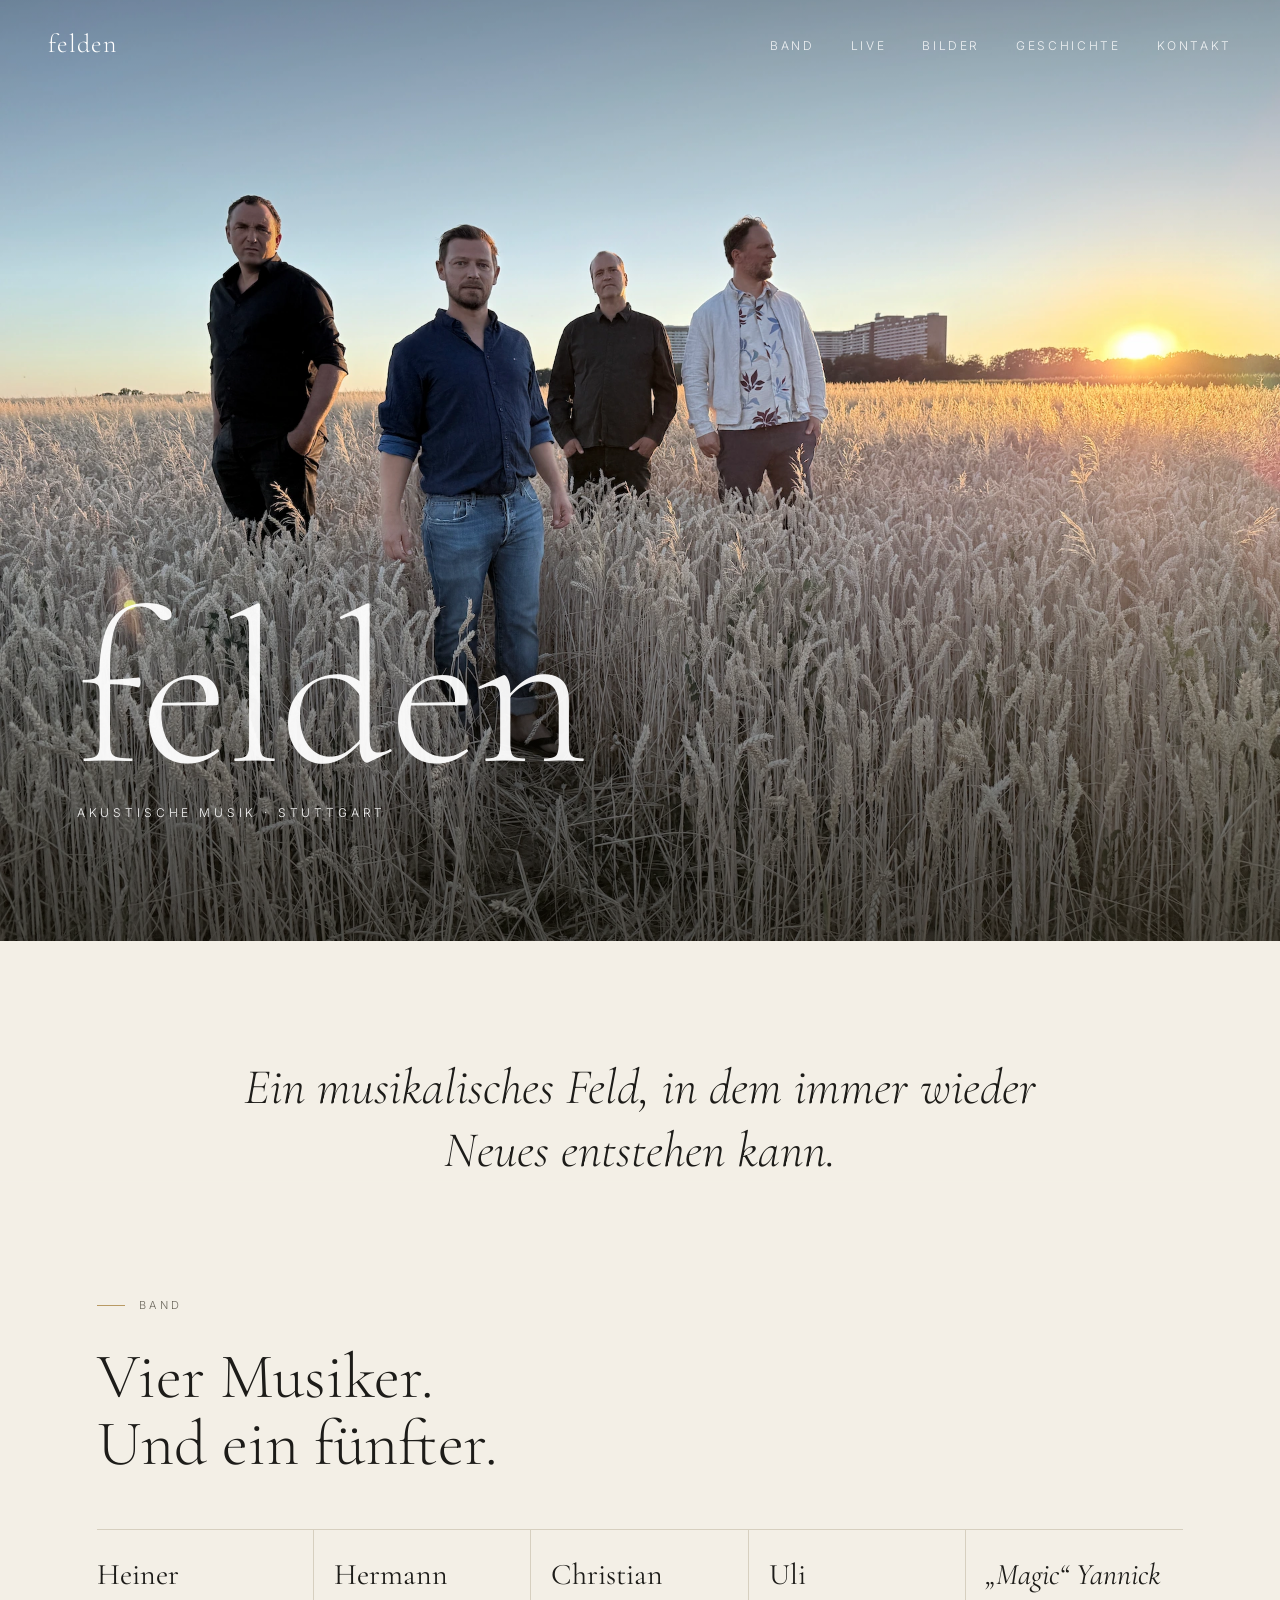
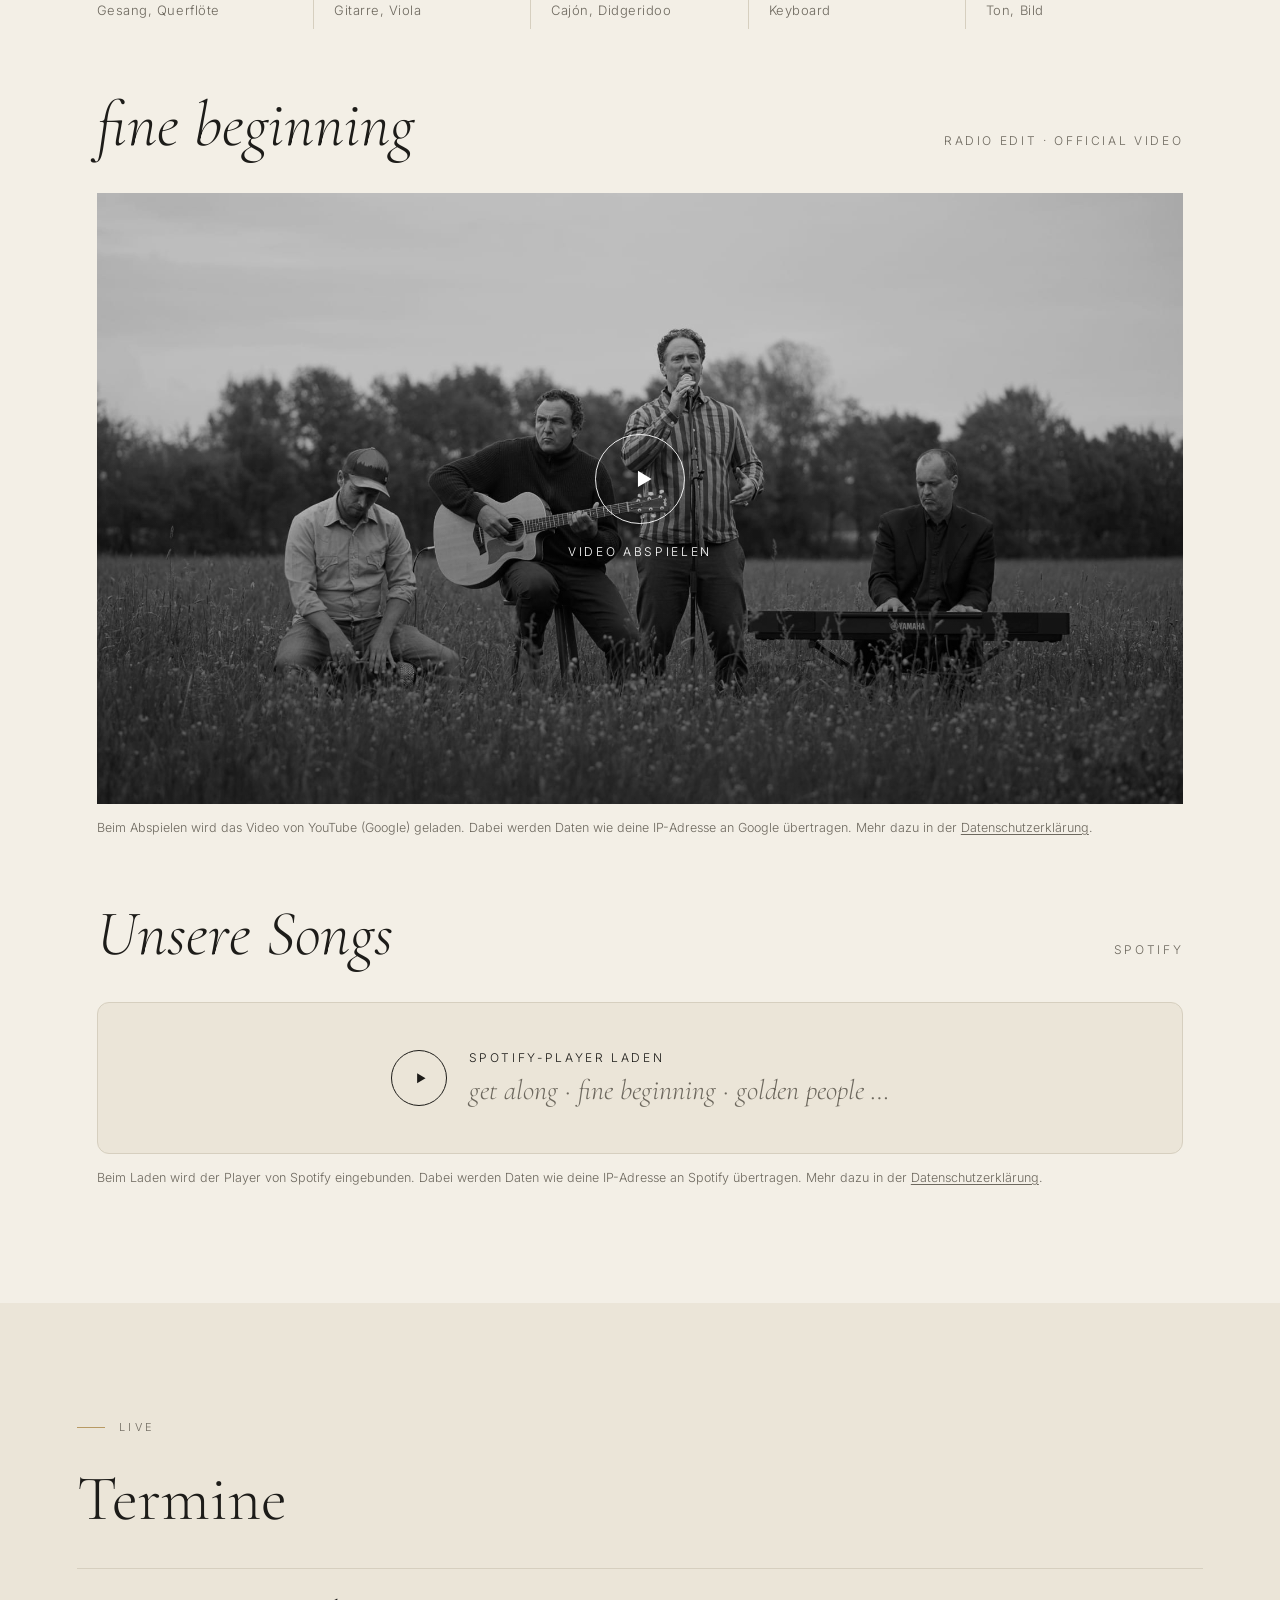
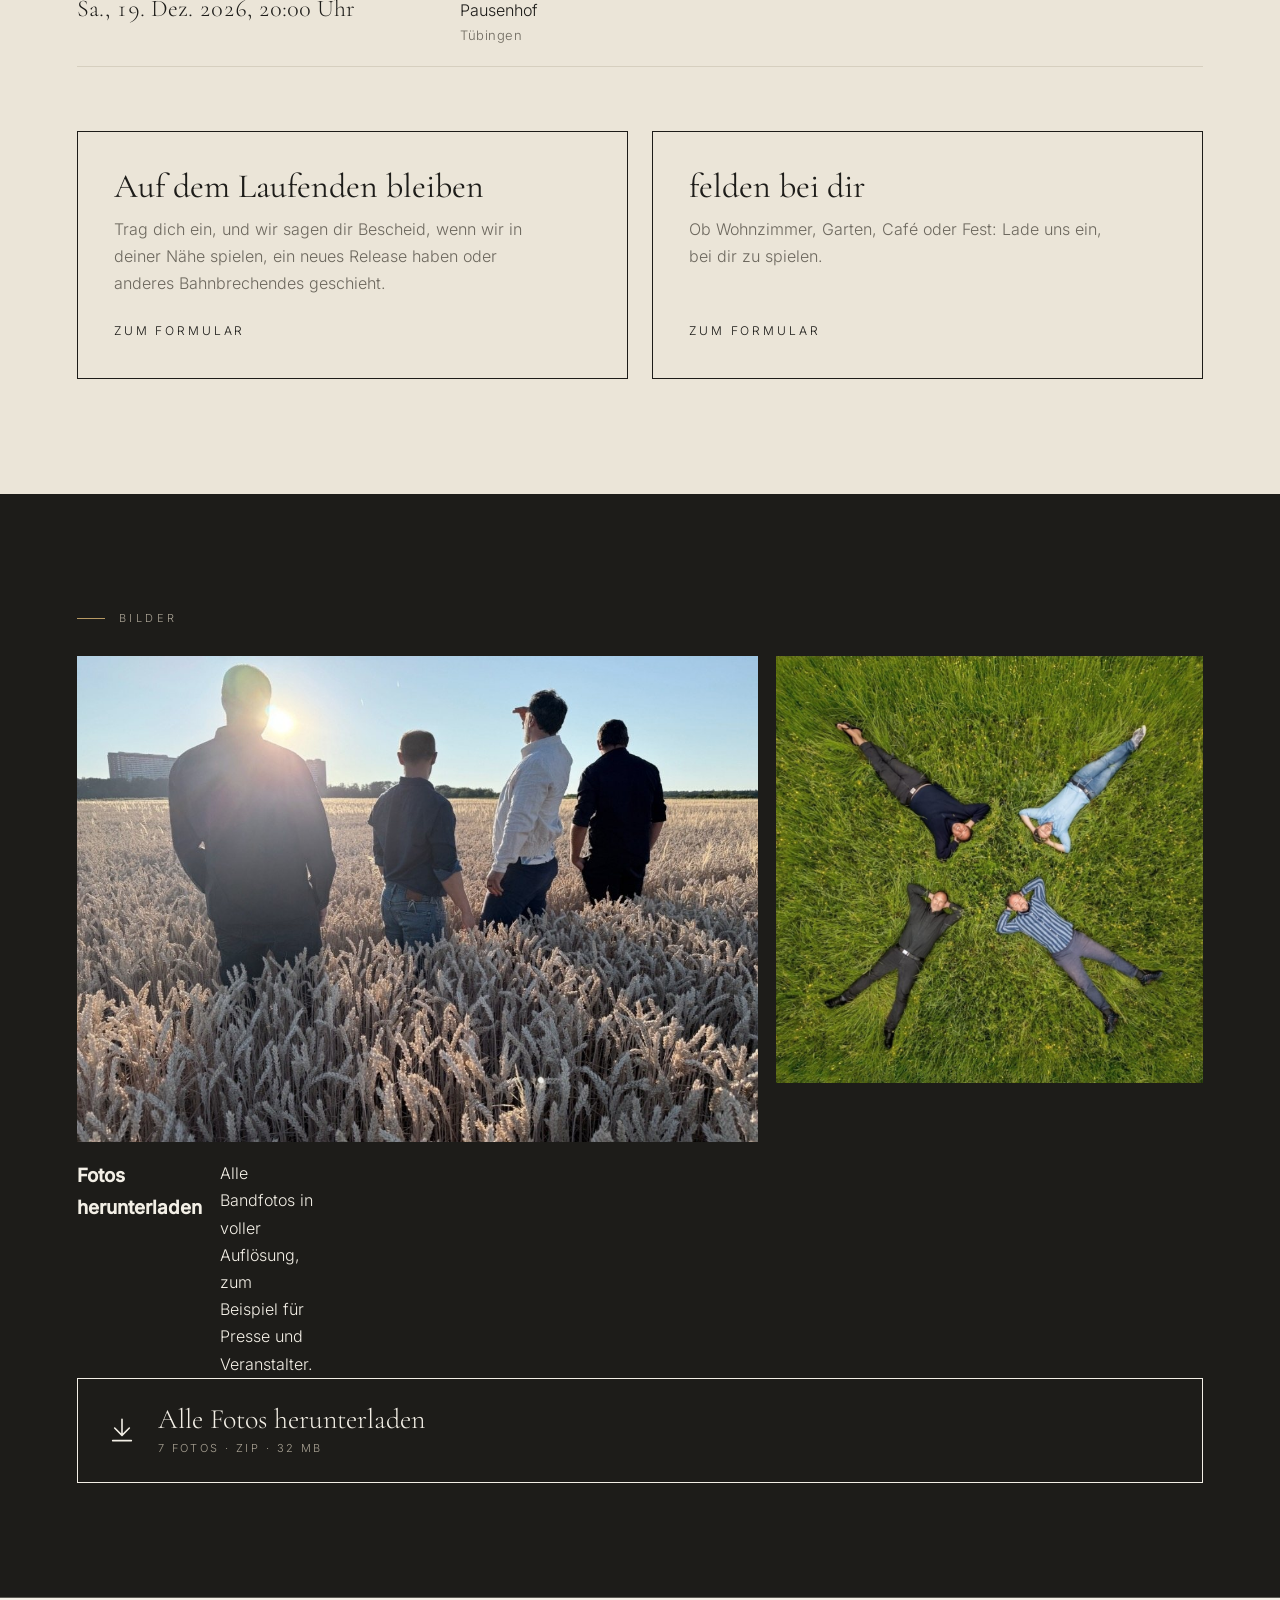
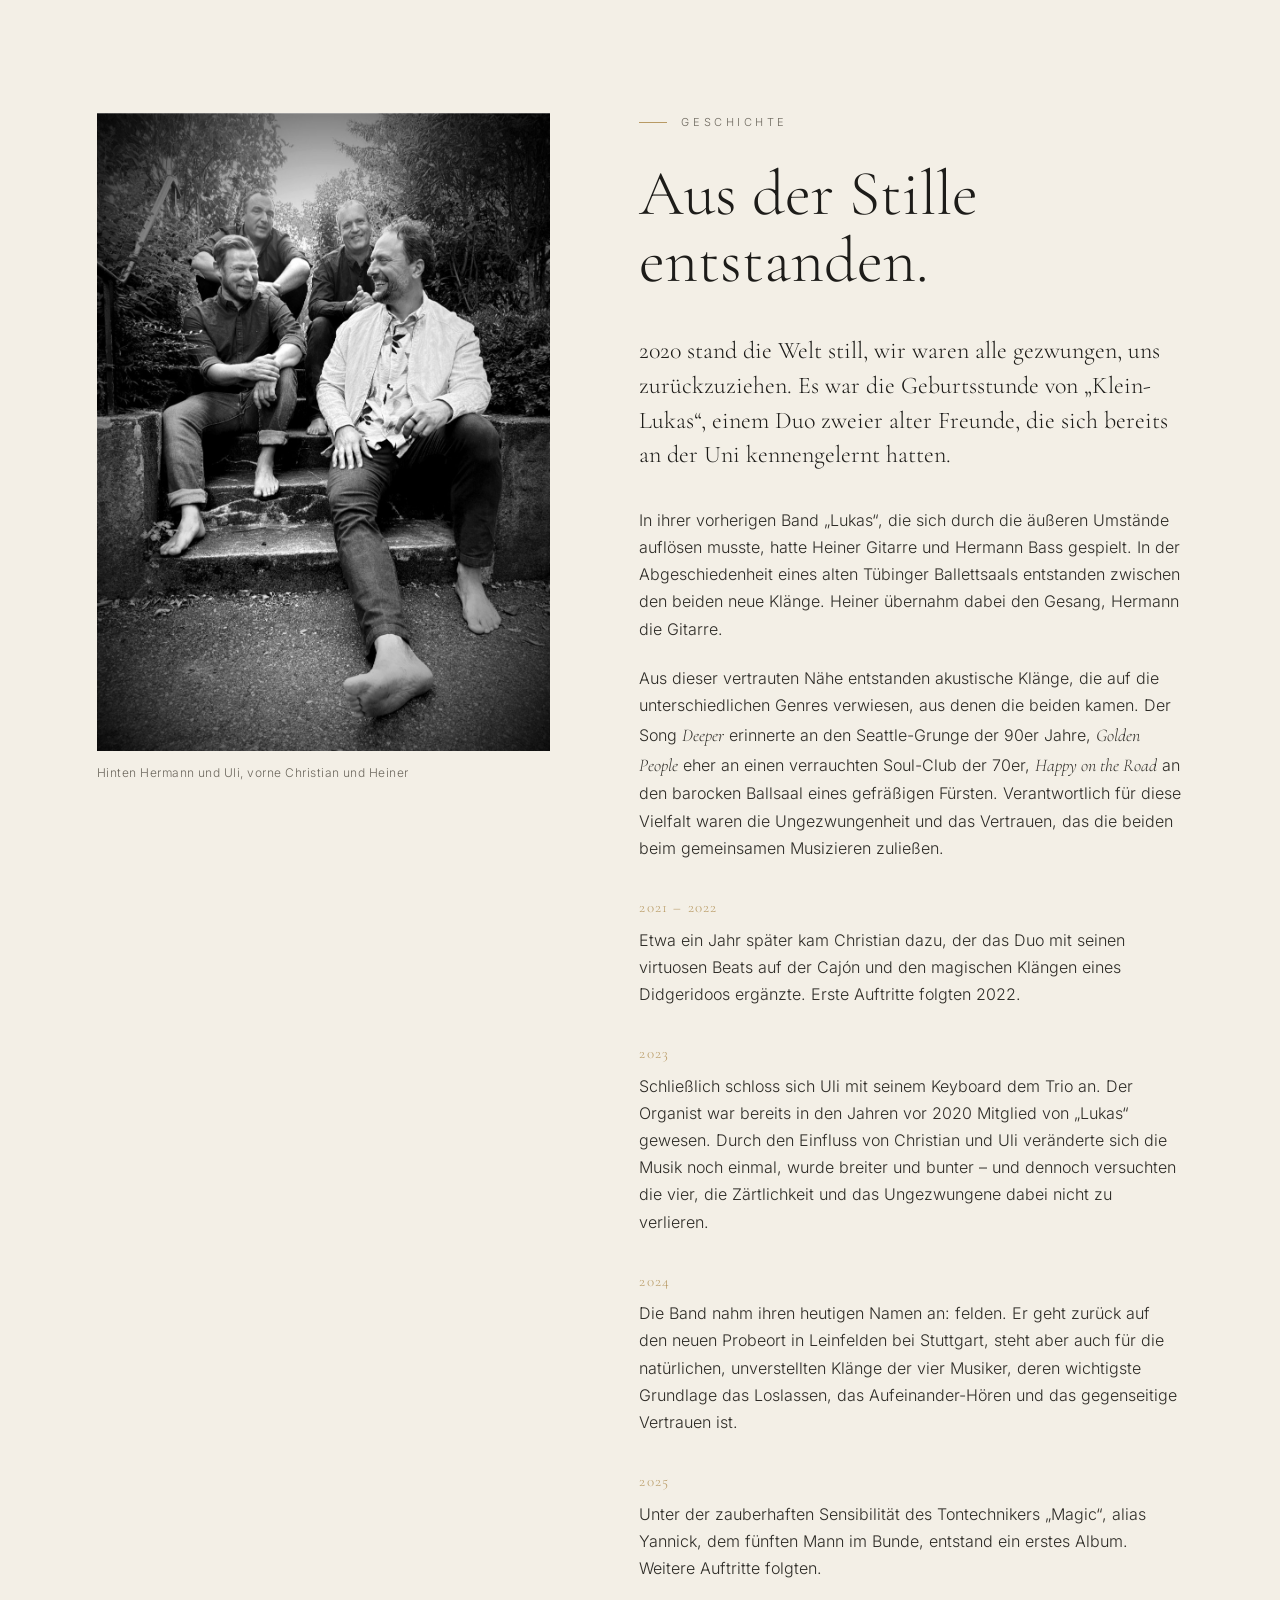
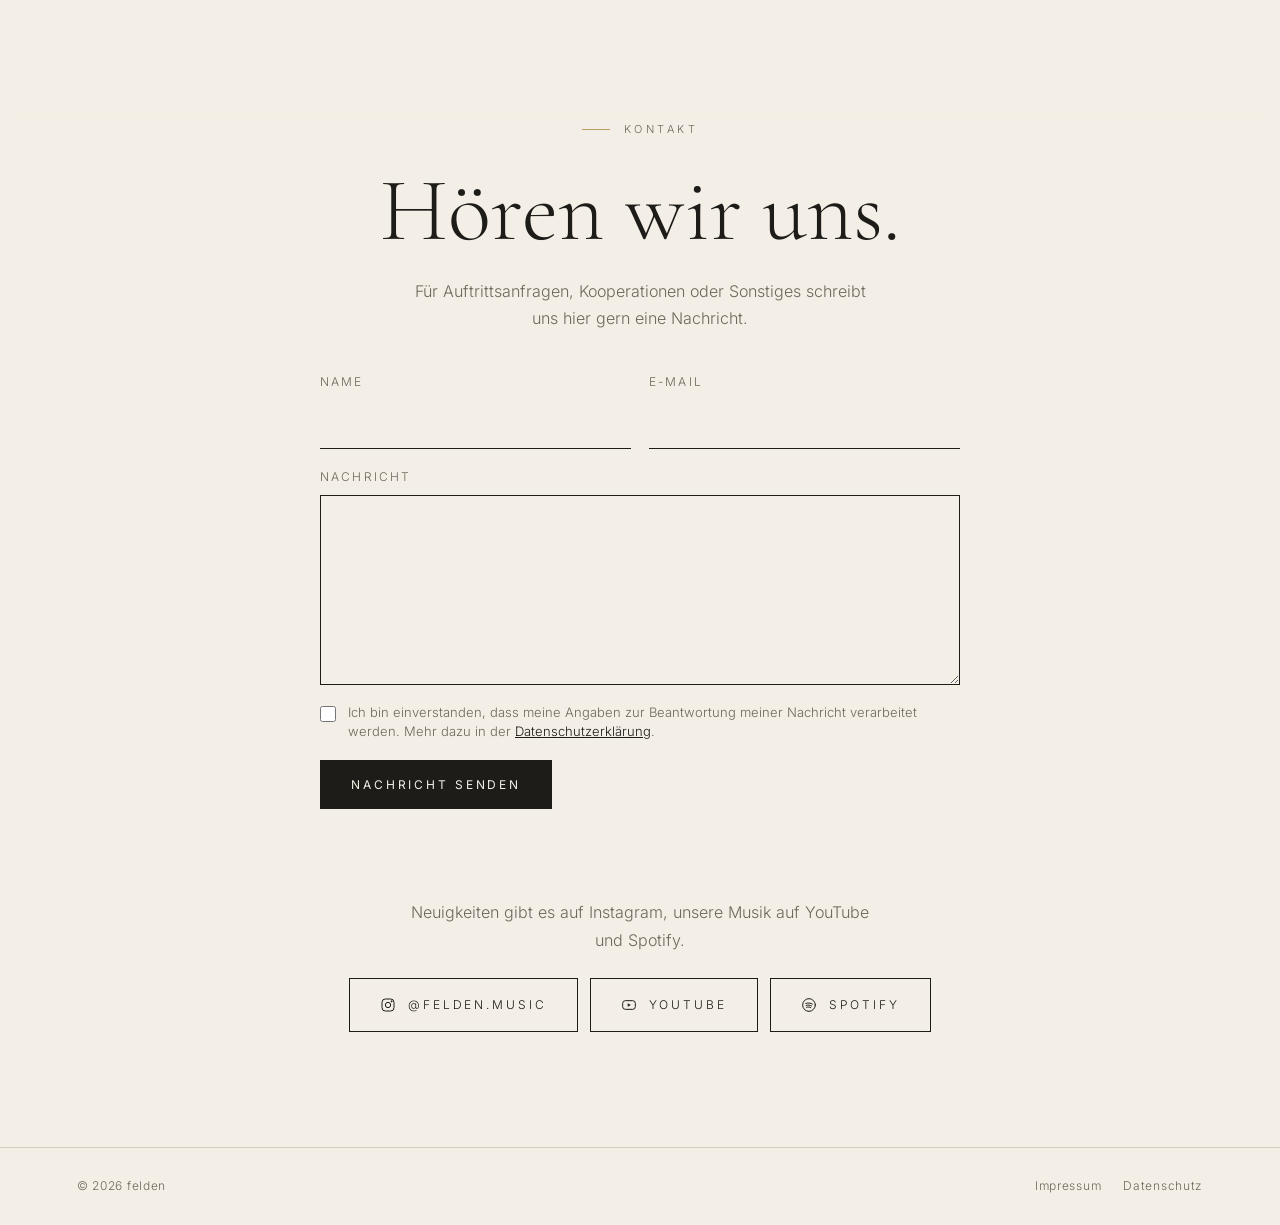
==== commit 29d9141e: "Adjust visible photos" ====
--- a/index.html
+++ b/index.html
@@ -1354,20 +1354,16 @@
     <div class="gallery-inner">
       <div class="label reveal">Bilder</div>
       <div class="grid">
-        <button class="shot g1 reveal" type="button" data-full="images/download/felden-weizenfeld-weite.jpg"
-          aria-label="Foto vergrößern: Die Band von hinten im Weizenfeld, Blick in die Abendsonne"><img
+        <button class="shot g1 reveal" type="button" data-full="images/download/Bandfoto 04.JPG"
+          aria-label="Die Band von hinten im Weizenfeld, Blick in die Abendsonne"><img
             src="images/feld-weite.jpg" alt="Die Band von hinten im Weizenfeld, Blick in die Abendsonne"
             loading="lazy"></button>
-        <button class="shot g2 reveal" type="button" data-full="images/download/felden-wiese-von-oben.jpg"
-          aria-label="Foto vergrößern: Die vier Musiker liegen sternförmig im Gras, von oben fotografiert"><img
+        <button class="shot g2 reveal" type="button" data-full="images/download/Bandfoto 07.jpg"
+          aria-label="Die vier Musiker liegen sternförmig im Gras, von oben fotografiert"><img
             src="images/wiese-oben.jpg" alt="Die vier Musiker liegen sternförmig im Gras, von oben fotografiert"
             loading="lazy"></button>
         <!-- <button class="shot g3 reveal" type="button" data-full="images/download/felden-treppe.jpg" aria-label="Foto vergrößern: Die Band barfuß auf einer Steintreppe"><img src="images/treppe.jpg" alt="Die Band barfuß auf einer Steintreppe" loading="lazy" style="object-position:50% 30%"></button> -->
         <!-- <button class="shot g4 reveal" type="button" data-full="images/download/felden-weizenfeld-abend.webp" aria-label="Foto vergrößern: Die Band im Weizenfeld bei Sonnenuntergang"><img src="images/feld-abend.webp" alt="Die Band im Weizenfeld bei Sonnenuntergang" loading="lazy"></button> -->
-      </div>
-      <p class="gal-note reveal">Zum Vergrößern und Herunterladen auf ein Foto klicken.</p>
-          <div class="downloads reveal">
-      <div>
         <h3>Fotos herunterladen</h3>
         <p>Alle Bandfotos in voller Auflösung, zum Beispiel für Presse und Veranstalter.</p>
       </div>
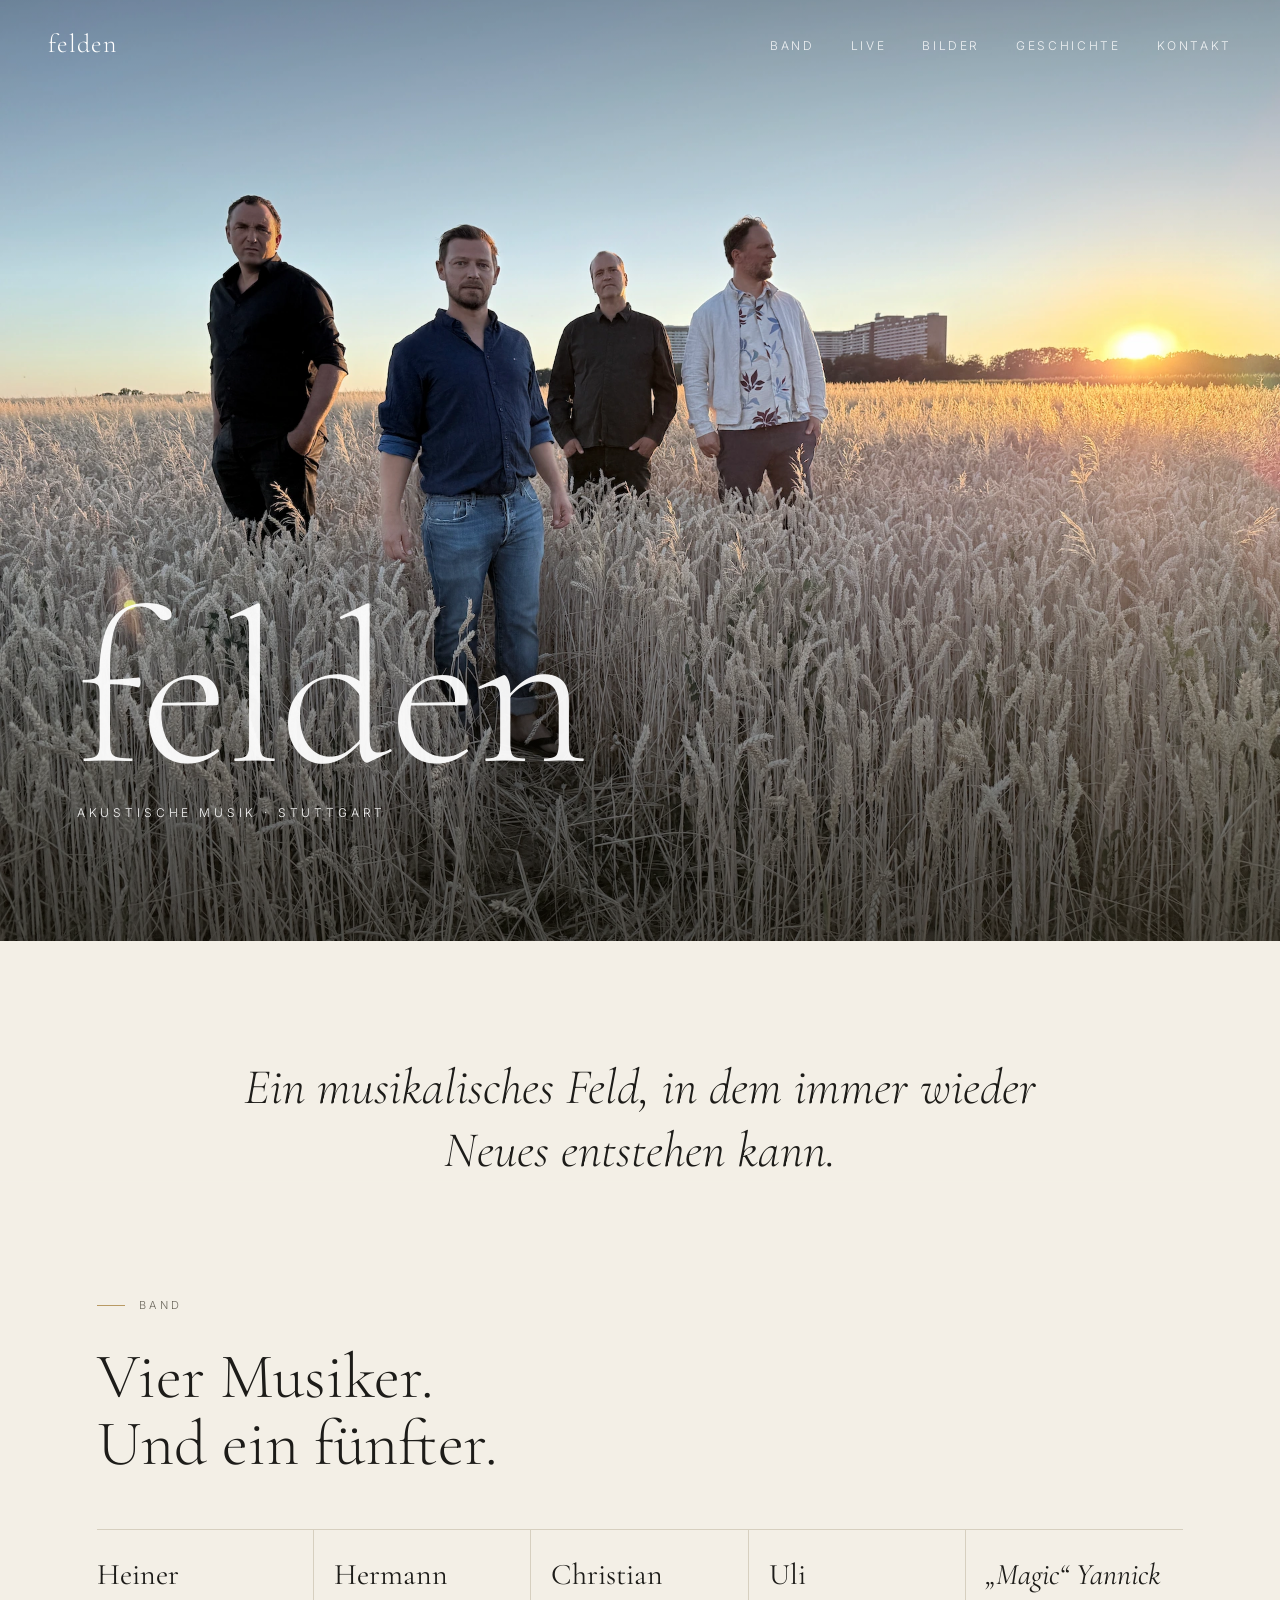
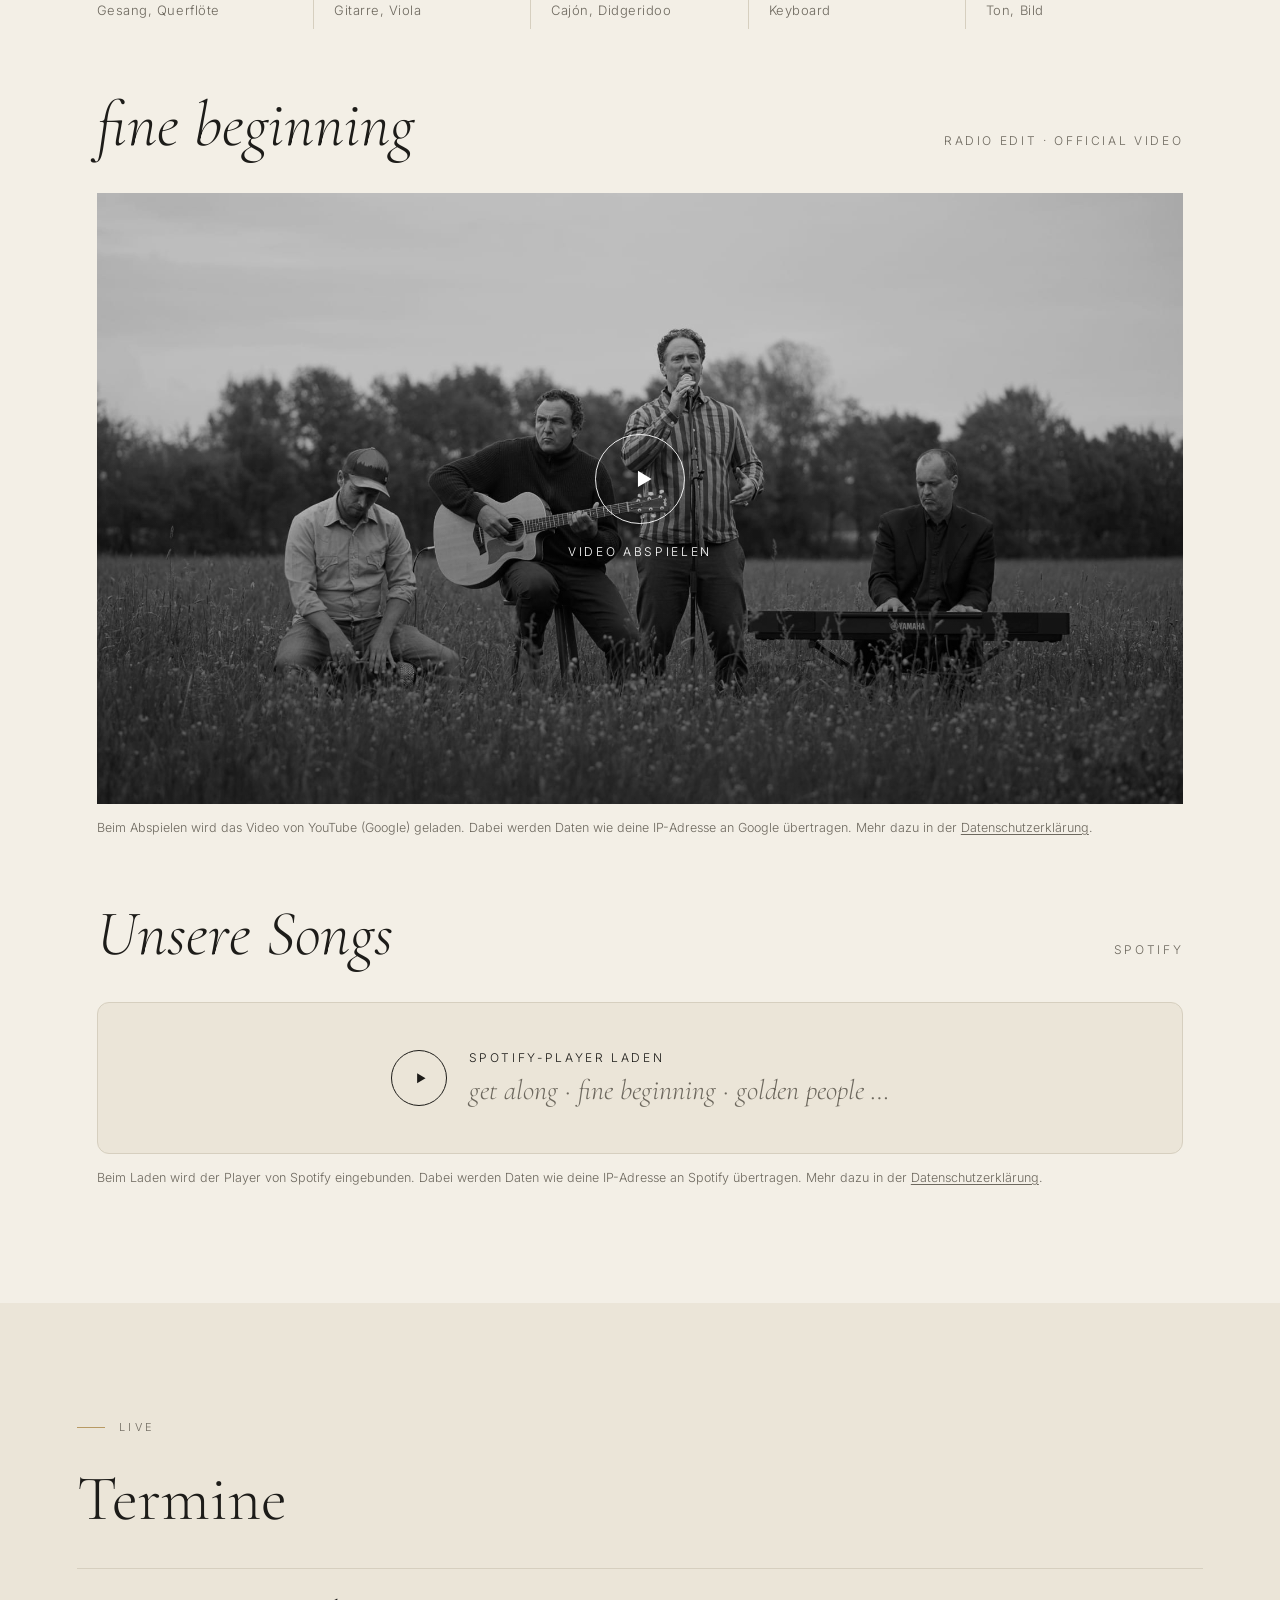
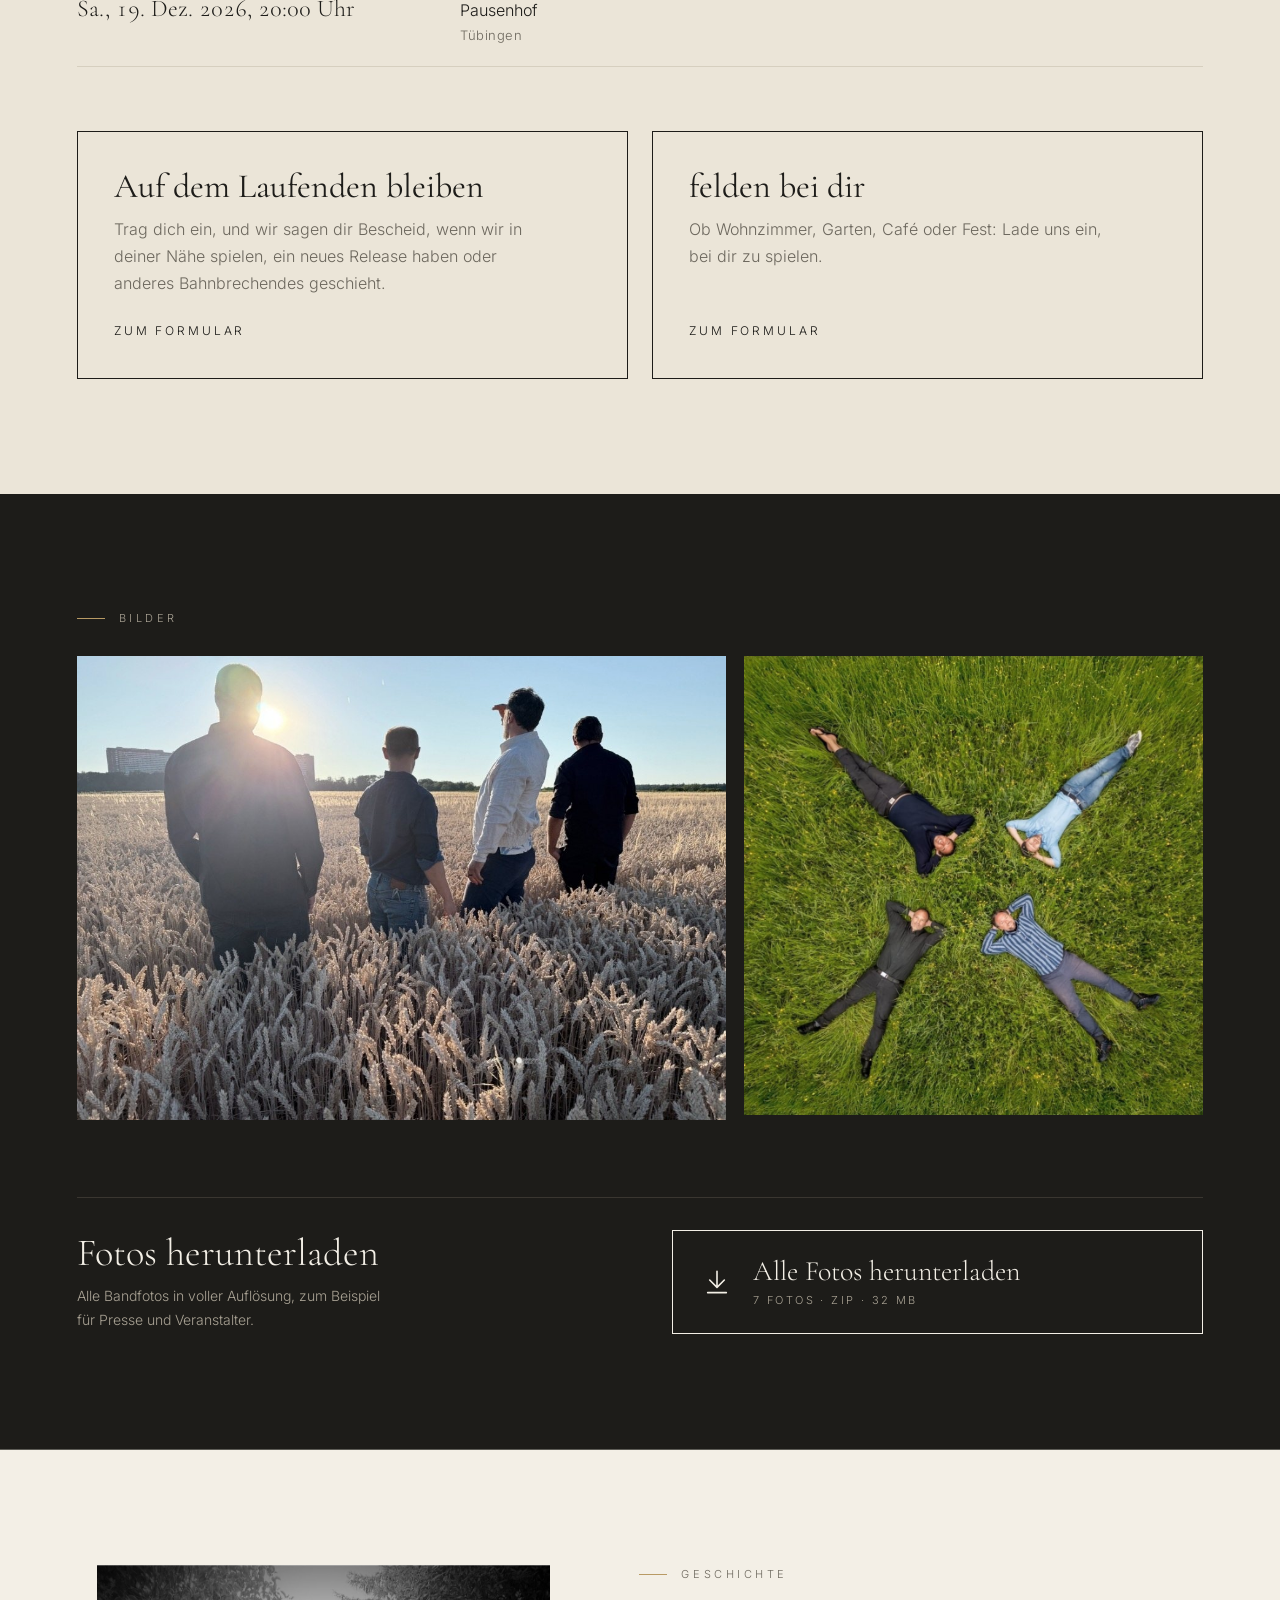
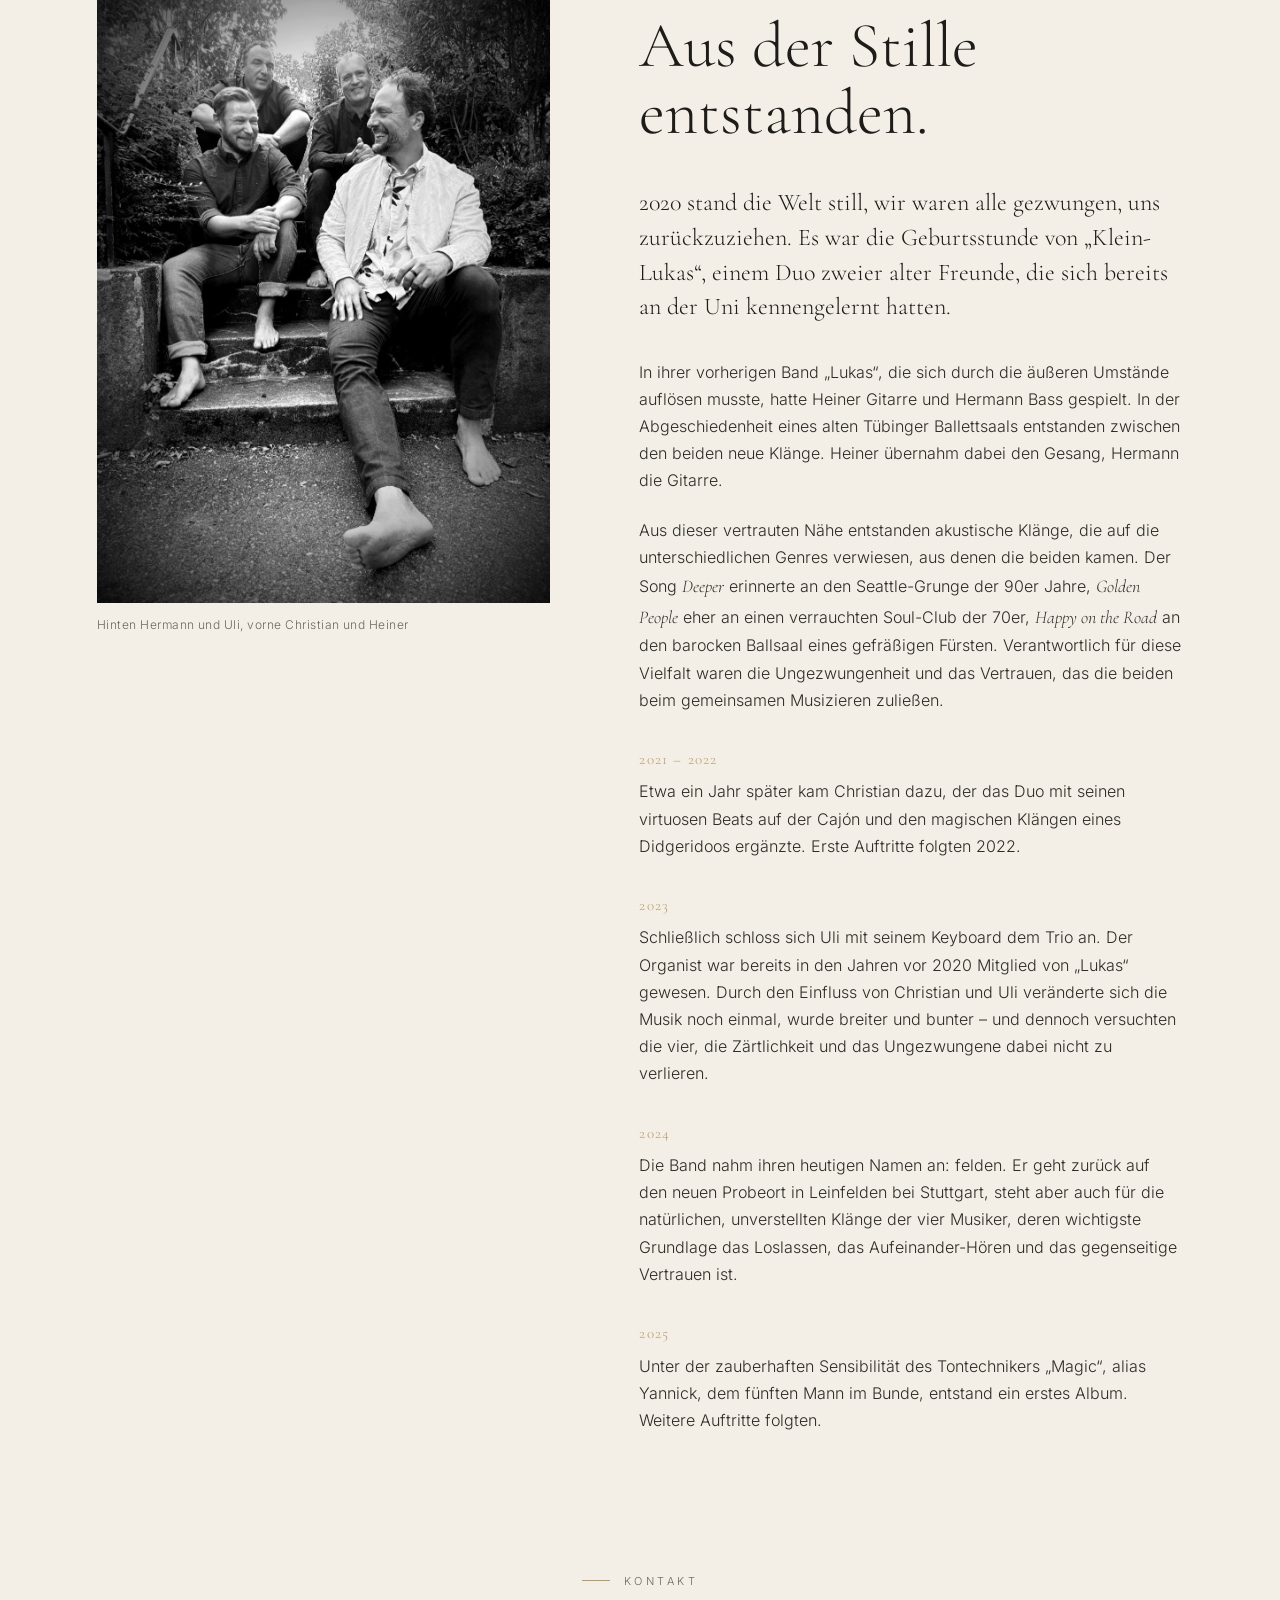
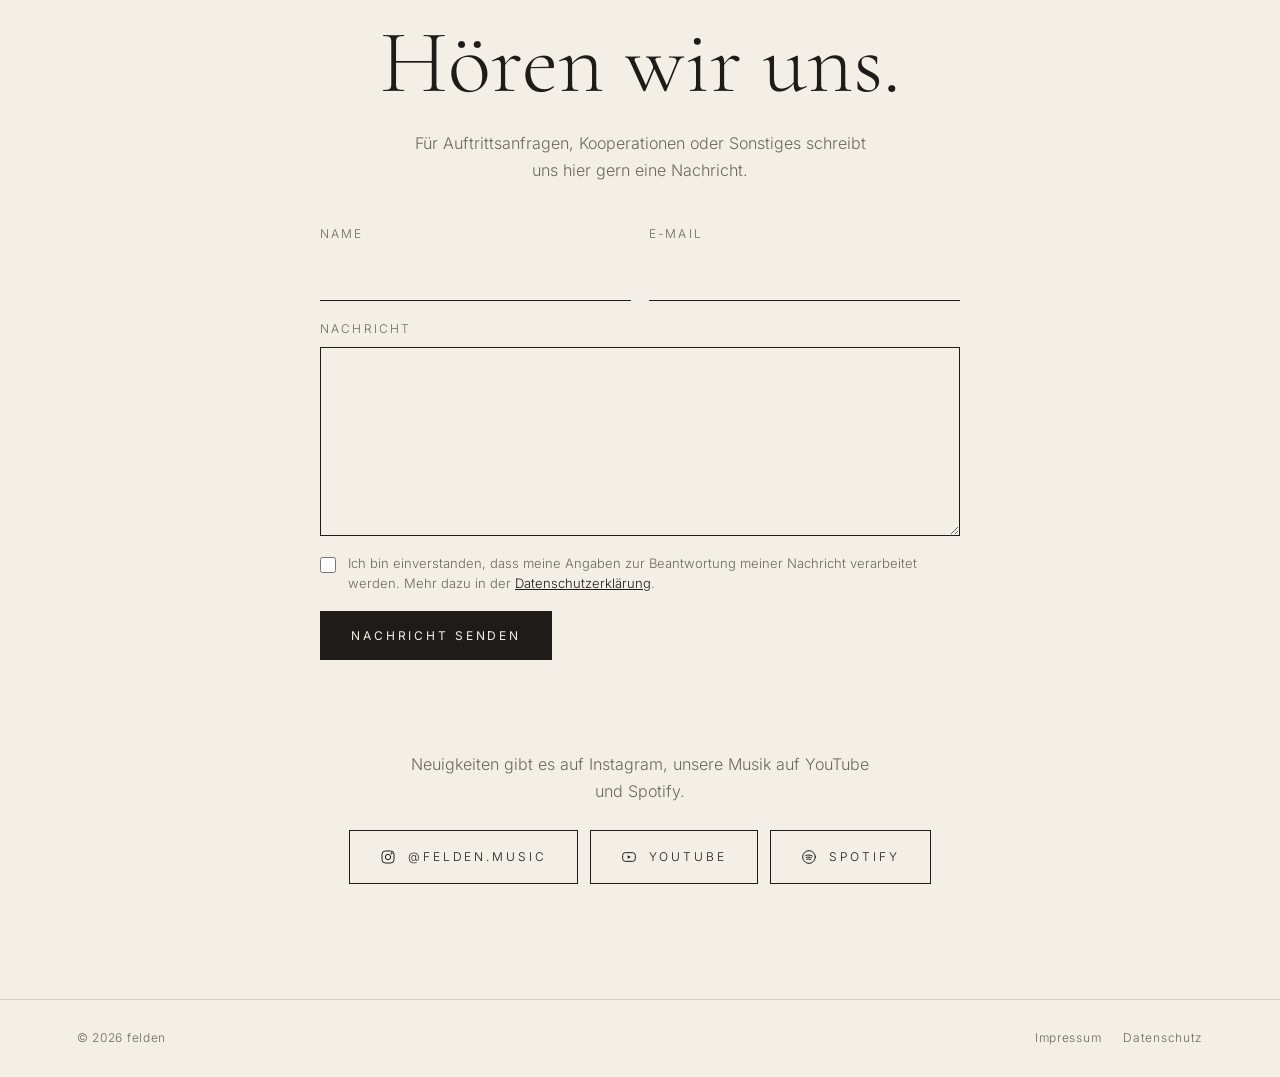
==== commit f9c62924: "Adjust gallery" ====
--- a/index.html
+++ b/index.html
@@ -411,13 +411,13 @@
       outline-offset: 4px
     }
 
-    .gal-note {
+    /* .gal-note {
       font-size: 12px;
       letter-spacing: .06em;
       color: #a9a294;
       margin-top: 20px;
       text-align: center
-    }
+    } */
 
     .g1 {
       grid-column: 1/8;
@@ -1215,18 +1215,86 @@
       }
     }
 
-     /* Fotos herunterladen */
-  .downloads{display:grid;grid-template-columns:minmax(0,1fr) minmax(0,1fr);gap:24px clamp(24px,5vw,80px);align-items:center;margin-top:clamp(48px,6vw,80px);padding-top:32px;border-top:1px solid #3a3630}
-  .downloads h3{font-family:var(--serif);font-weight:300;font-size:clamp(28px,3vw,40px);line-height:1.1}
-  .downloads p{color:#a9a294;font-size:14px;margin-top:10px;max-width:36ch}
-  .dl-all{display:grid;grid-template-columns:auto 1fr;grid-template-rows:auto auto;column-gap:20px;align-items:center;padding:24px 28px;border:1px solid currentColor;color:inherit;text-decoration:none;transition:background .3s,color .3s}
-  .dl-all svg{grid-row:1/3;width:32px;height:32px;transition:transform .4s cubic-bezier(.2,.7,.2,1)}
-  .dl-t{font-family:var(--serif);font-size:clamp(22px,2.2vw,28px);line-height:1.15}
-  .dl-m{font-size:11px;letter-spacing:.22em;text-transform:uppercase;color:#a9a294;margin-top:4px;transition:color .3s}
-  .dl-all:hover,.dl-all:focus-visible{background:var(--bg);color:var(--ink)}
-  .dl-all:hover .dl-m,.dl-all:focus-visible .dl-m{color:var(--soft)}
-  .dl-all:hover svg{transform:translateY(3px)}
-  @media (max-width:700px){.downloads{grid-template-columns:1fr}}
+    /* Fotos herunterladen */
+    .downloads {
+      display: grid;
+      grid-template-columns: minmax(0, 1fr) minmax(0, 1fr);
+      gap: 24px clamp(24px, 5vw, 80px);
+      align-items: center;
+      margin-top: clamp(48px, 6vw, 80px);
+      padding-top: 32px;
+      border-top: 1px solid #3a3630
+    }
+
+    .downloads h3 {
+      font-family: var(--serif);
+      font-weight: 300;
+      font-size: clamp(28px, 3vw, 40px);
+      line-height: 1.1
+    }
+
+    .downloads p {
+      color: #a9a294;
+      font-size: 14px;
+      margin-top: 10px;
+      max-width: 36ch
+    }
+
+    .dl-all {
+      display: grid;
+      grid-template-columns: auto 1fr;
+      grid-template-rows: auto auto;
+      column-gap: 20px;
+      align-items: center;
+      padding: 24px 28px;
+      border: 1px solid currentColor;
+      color: inherit;
+      text-decoration: none;
+      transition: background .3s, color .3s
+    }
+
+    .dl-all svg {
+      grid-row: 1/3;
+      width: 32px;
+      height: 32px;
+      transition: transform .4s cubic-bezier(.2, .7, .2, 1)
+    }
+
+    .dl-t {
+      font-family: var(--serif);
+      font-size: clamp(22px, 2.2vw, 28px);
+      line-height: 1.15
+    }
+
+    .dl-m {
+      font-size: 11px;
+      letter-spacing: .22em;
+      text-transform: uppercase;
+      color: #a9a294;
+      margin-top: 4px;
+      transition: color .3s
+    }
+
+    .dl-all:hover,
+    .dl-all:focus-visible {
+      background: var(--bg);
+      color: var(--ink)
+    }
+
+    .dl-all:hover .dl-m,
+    .dl-all:focus-visible .dl-m {
+      color: var(--soft)
+    }
+
+    .dl-all:hover svg {
+      transform: translateY(3px)
+    }
+
+    @media (max-width:700px) {
+      .downloads {
+        grid-template-columns: 1fr
+      }
+    }
   </style>
 </head>
 
@@ -1355,24 +1423,30 @@
       <div class="label reveal">Bilder</div>
       <div class="grid">
         <button class="shot g1 reveal" type="button" data-full="images/download/Bandfoto 04.JPG"
-          aria-label="Die Band von hinten im Weizenfeld, Blick in die Abendsonne"><img
-            src="images/feld-weite.jpg" alt="Die Band von hinten im Weizenfeld, Blick in die Abendsonne"
-            loading="lazy"></button>
+          aria-label="Die Band von hinten im Weizenfeld, Blick in die Abendsonne"><img src="images/feld-weite.jpg"
+            alt="Die Band von hinten im Weizenfeld, Blick in die Abendsonne" loading="lazy"></button>
         <button class="shot g2 reveal" type="button" data-full="images/download/Bandfoto 07.jpg"
           aria-label="Die vier Musiker liegen sternförmig im Gras, von oben fotografiert"><img
             src="images/wiese-oben.jpg" alt="Die vier Musiker liegen sternförmig im Gras, von oben fotografiert"
             loading="lazy"></button>
         <!-- <button class="shot g3 reveal" type="button" data-full="images/download/felden-treppe.jpg" aria-label="Foto vergrößern: Die Band barfuß auf einer Steintreppe"><img src="images/treppe.jpg" alt="Die Band barfuß auf einer Steintreppe" loading="lazy" style="object-position:50% 30%"></button> -->
         <!-- <button class="shot g4 reveal" type="button" data-full="images/download/felden-weizenfeld-abend.webp" aria-label="Foto vergrößern: Die Band im Weizenfeld bei Sonnenuntergang"><img src="images/feld-abend.webp" alt="Die Band im Weizenfeld bei Sonnenuntergang" loading="lazy"></button> -->
-        <h3>Fotos herunterladen</h3>
-        <p>Alle Bandfotos in voller Auflösung, zum Beispiel für Presse und Veranstalter.</p>
       </div>
-      <a class="dl-all" href="images/download/felden-bandfotos.zip" download>
-        <svg viewBox="0 0 24 24" fill="none" stroke="currentColor" stroke-width="1.2" stroke-linecap="round" stroke-linejoin="round" aria-hidden="true"><path d="M12 4v12M6.5 10.5 12 16l5.5-5.5M5 20h14"/></svg>
-        <span class="dl-t">Alle Fotos herunterladen</span>
-        <span class="dl-m" id="dl-meta">7 Fotos · ZIP</span>
-      </a>
-    </div>
+      <!-- <p class="gal-note reveal">Zum Vergrößern und Herunterladen auf ein Foto klicken.</p> -->
+      <div class="downloads reveal">
+        <div>
+          <h3>Fotos herunterladen</h3>
+          <p>Alle Bandfotos in voller Auflösung, zum Beispiel für Presse und Veranstalter.</p>
+        </div>
+        <a class="dl-all" href="images/download/felden-bandfotos.zip" download>
+          <svg viewBox="0 0 24 24" fill="none" stroke="currentColor" stroke-width="1.2" stroke-linecap="round"
+            stroke-linejoin="round" aria-hidden="true">
+            <path d="M12 4v12M6.5 10.5 12 16l5.5-5.5M5 20h14" />
+          </svg>
+          <span class="dl-t">Alle Fotos herunterladen</span>
+          <span class="dl-m" id="dl-meta">7 Fotos · ZIP</span>
+        </a>
+      </div>
     </div>
   </section>
 
@@ -1593,16 +1667,16 @@
         list.appendChild(li);
       });
     })();
-      /* Größe der ZIP-Datei automatisch anzeigen */
-  (async () => {
-    const a = document.querySelector('.dl-all'), m = document.getElementById('dl-meta');
-    if (!a || !m) return;
-    try {
-      const r = await fetch(a.getAttribute('href'), {method: 'HEAD'});
-      const n = Number(r.headers.get('content-length'));
-      if (r.ok && n) m.textContent += ' · ' + (n / 1048576).toFixed(n > 1e7 ? 0 : 1).replace('.', ',') + ' MB';
-    } catch (e) {}
-  })();
+    /* Größe der ZIP-Datei automatisch anzeigen */
+    (async () => {
+      const a = document.querySelector('.dl-all'), m = document.getElementById('dl-meta');
+      if (!a || !m) return;
+      try {
+        const r = await fetch(a.getAttribute('href'), { method: 'HEAD' });
+        const n = Number(r.headers.get('content-length'));
+        if (r.ok && n) m.textContent += ' · ' + (n / 1048576).toFixed(n > 1e7 ? 0 : 1).replace('.', ',') + ' MB';
+      } catch (e) { }
+    })();
   </script>
 </body>
 
